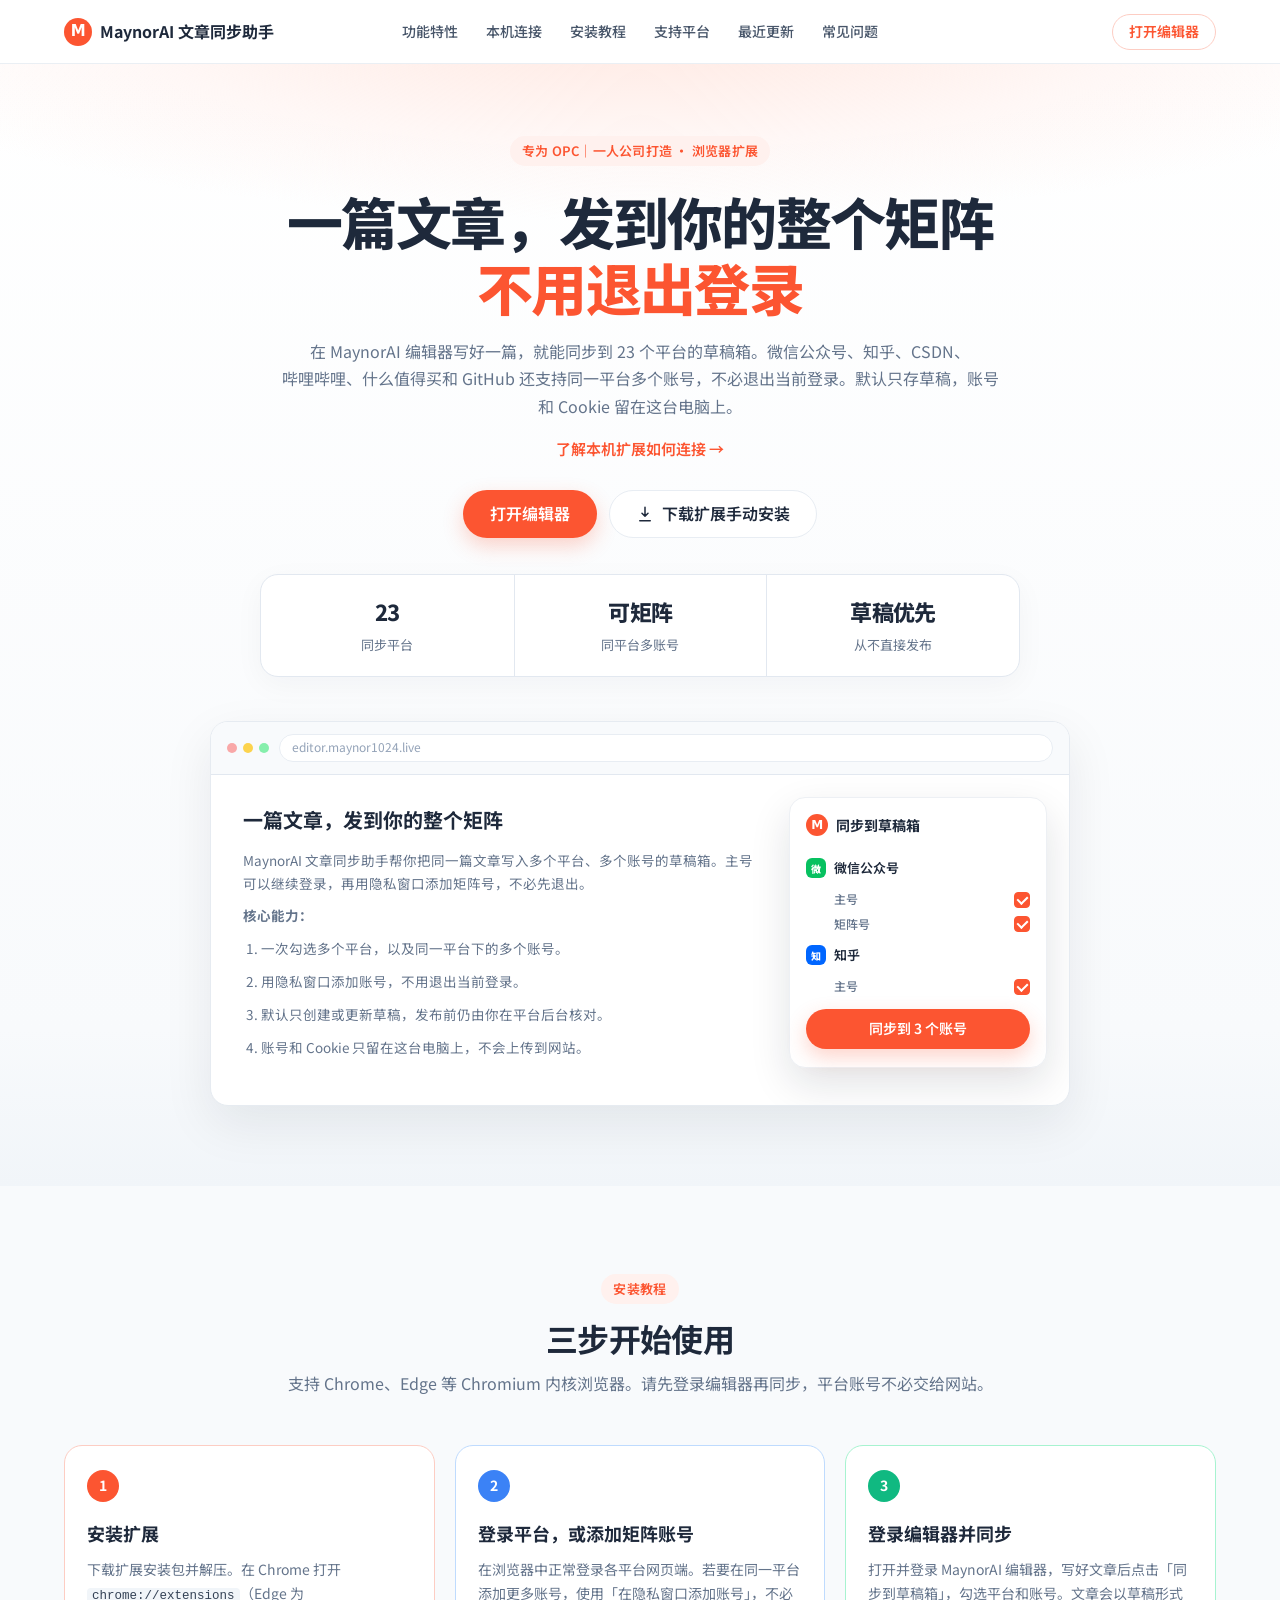
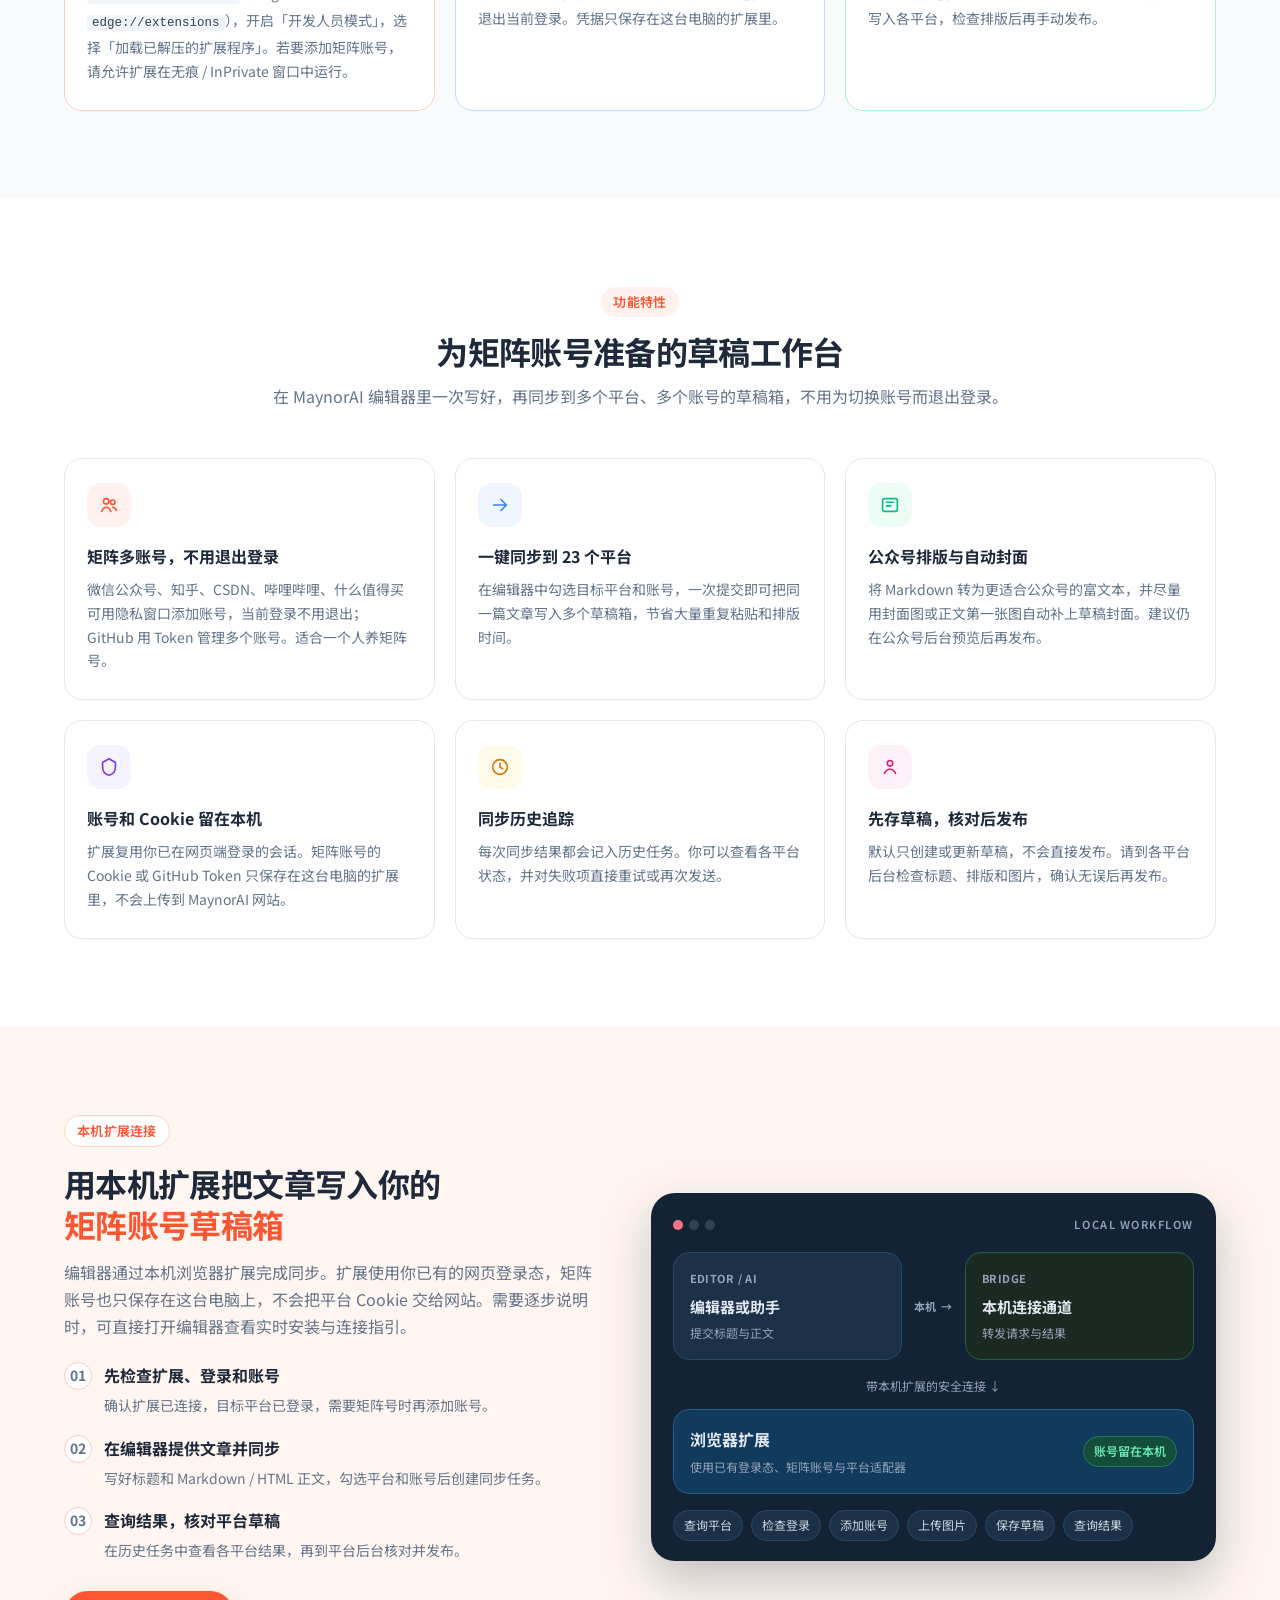
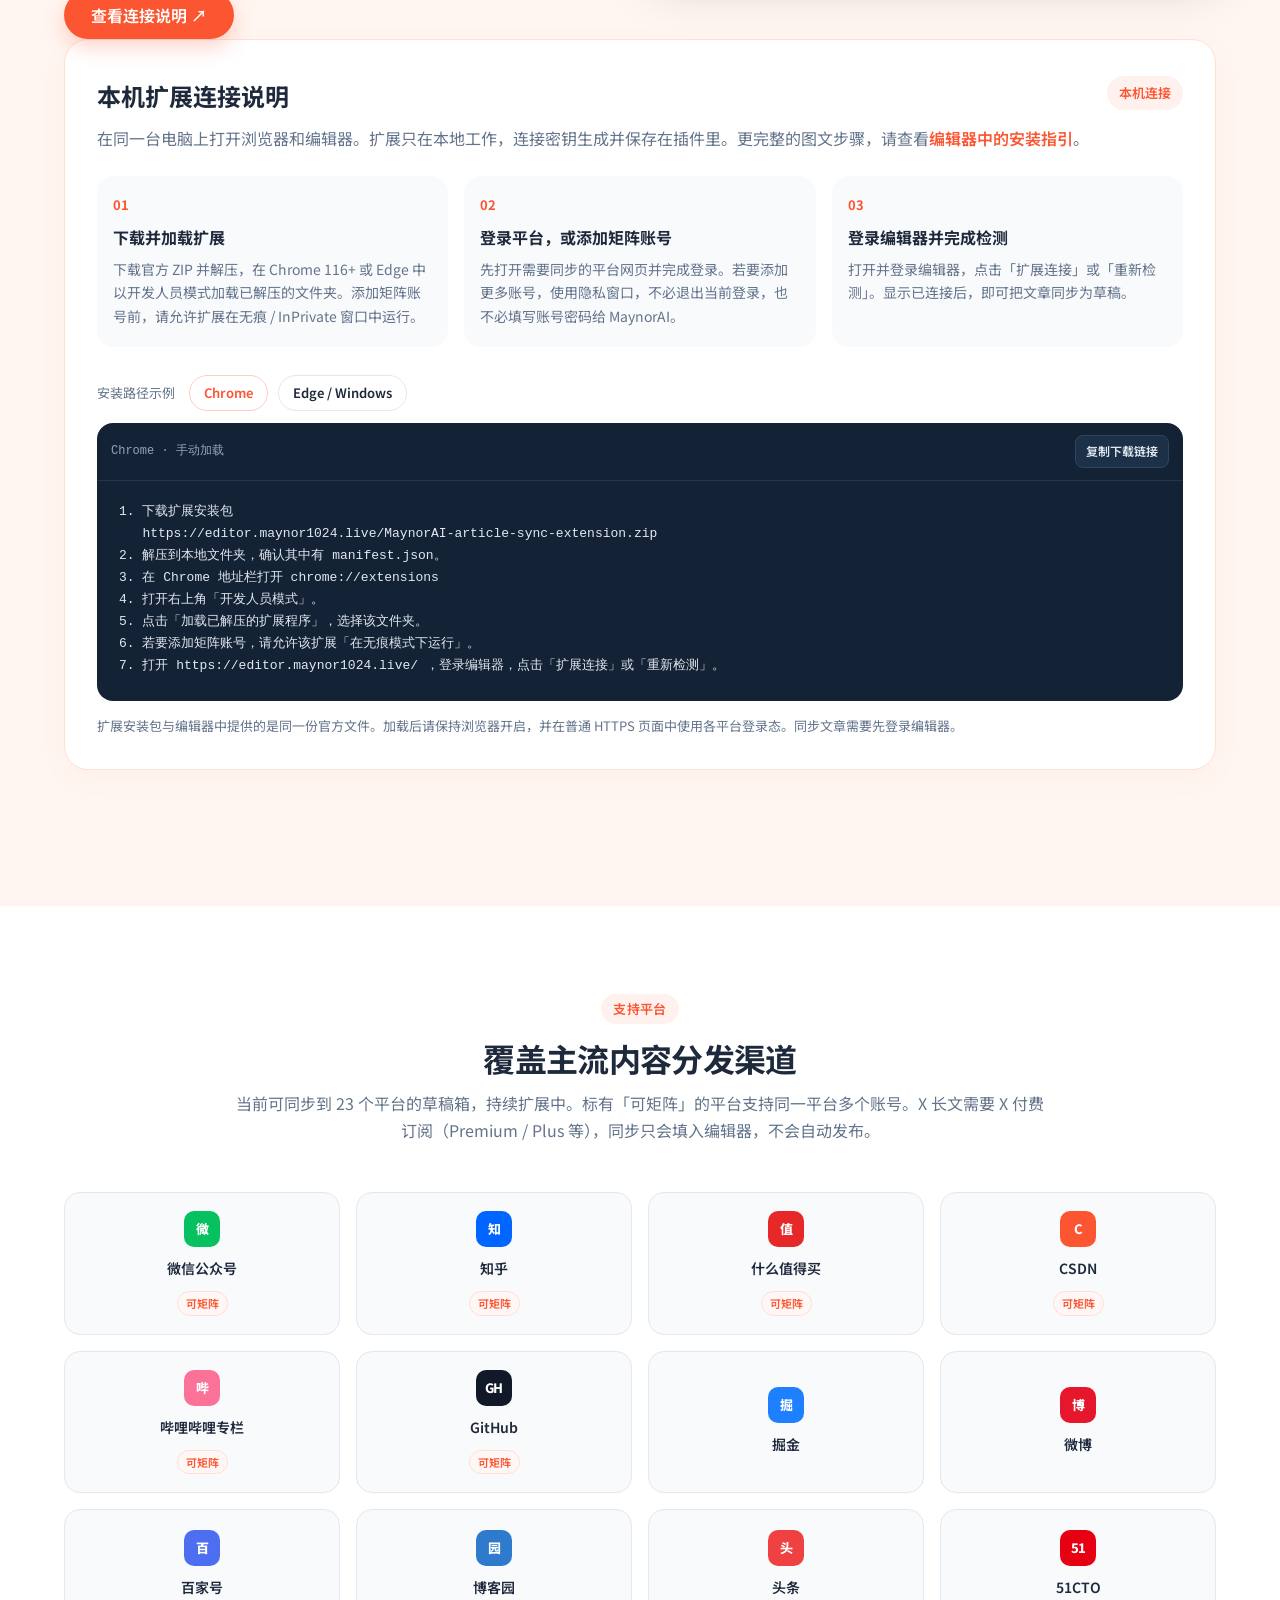
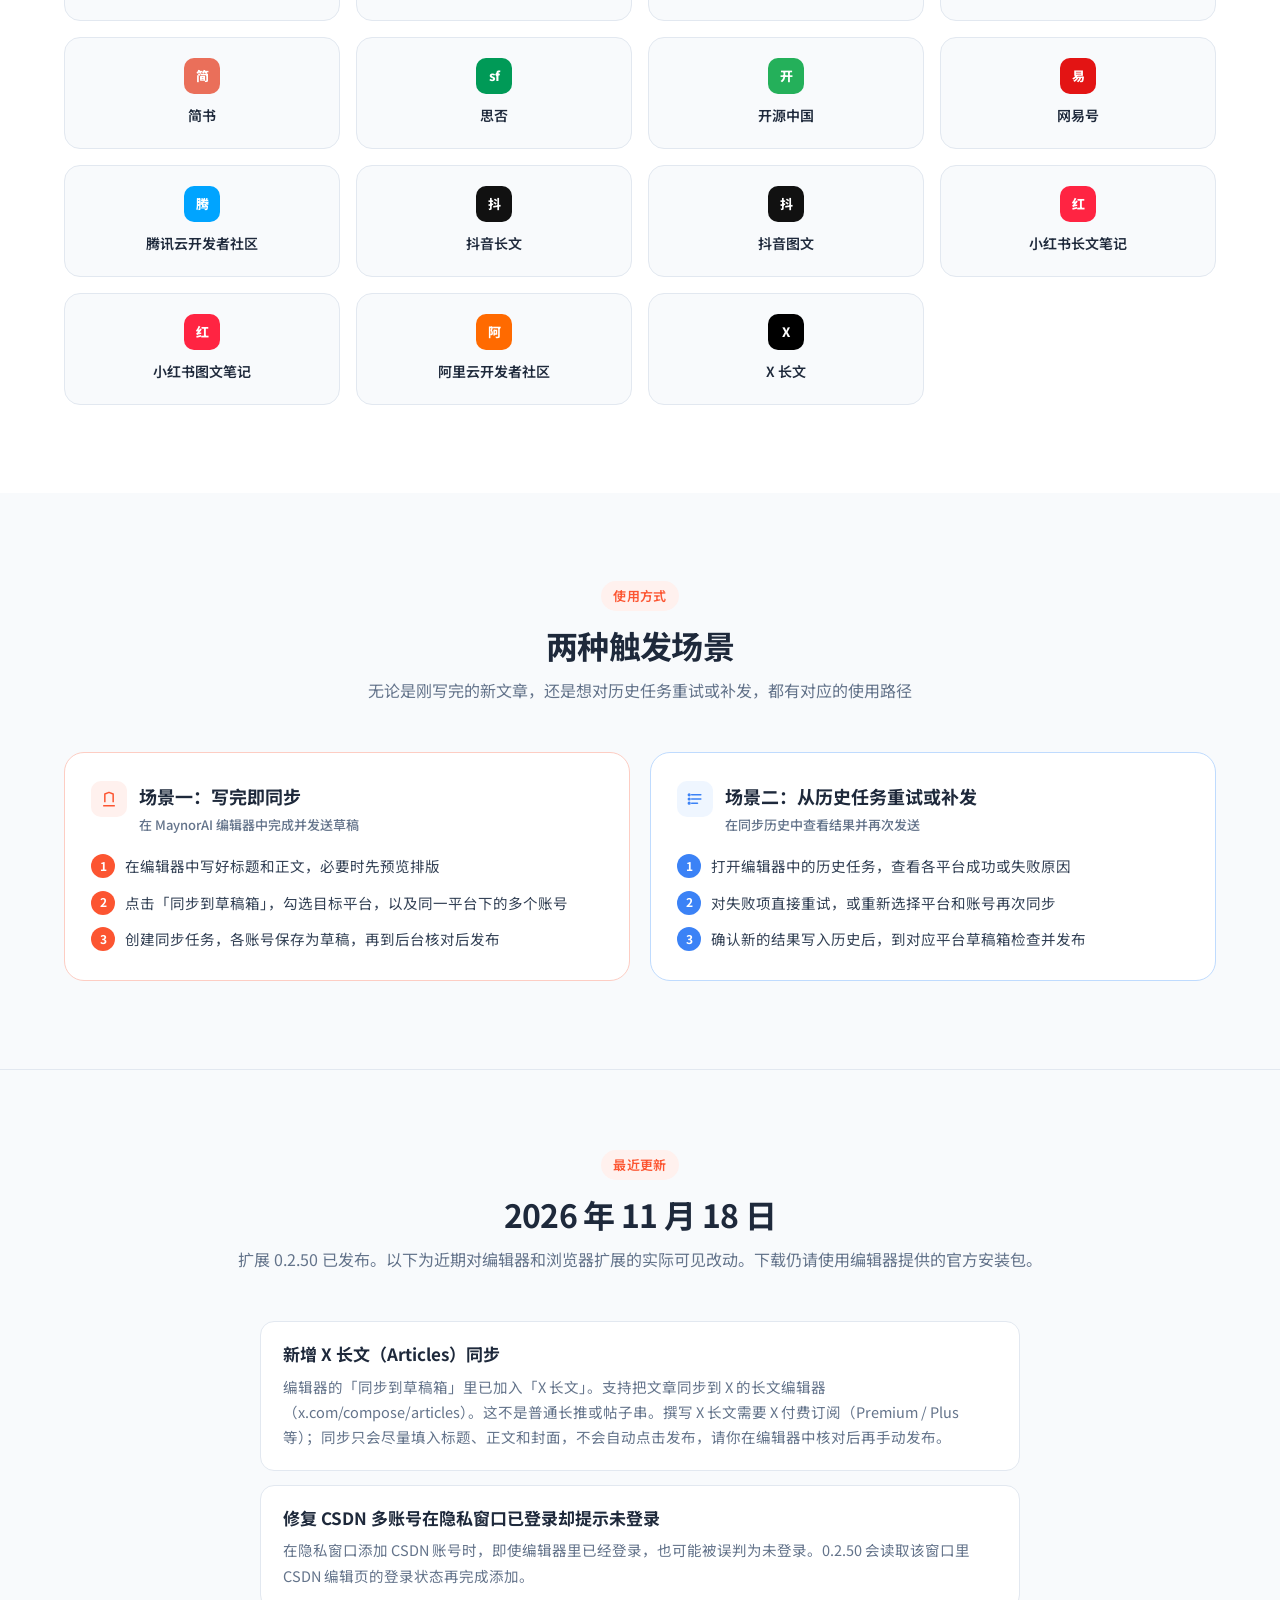
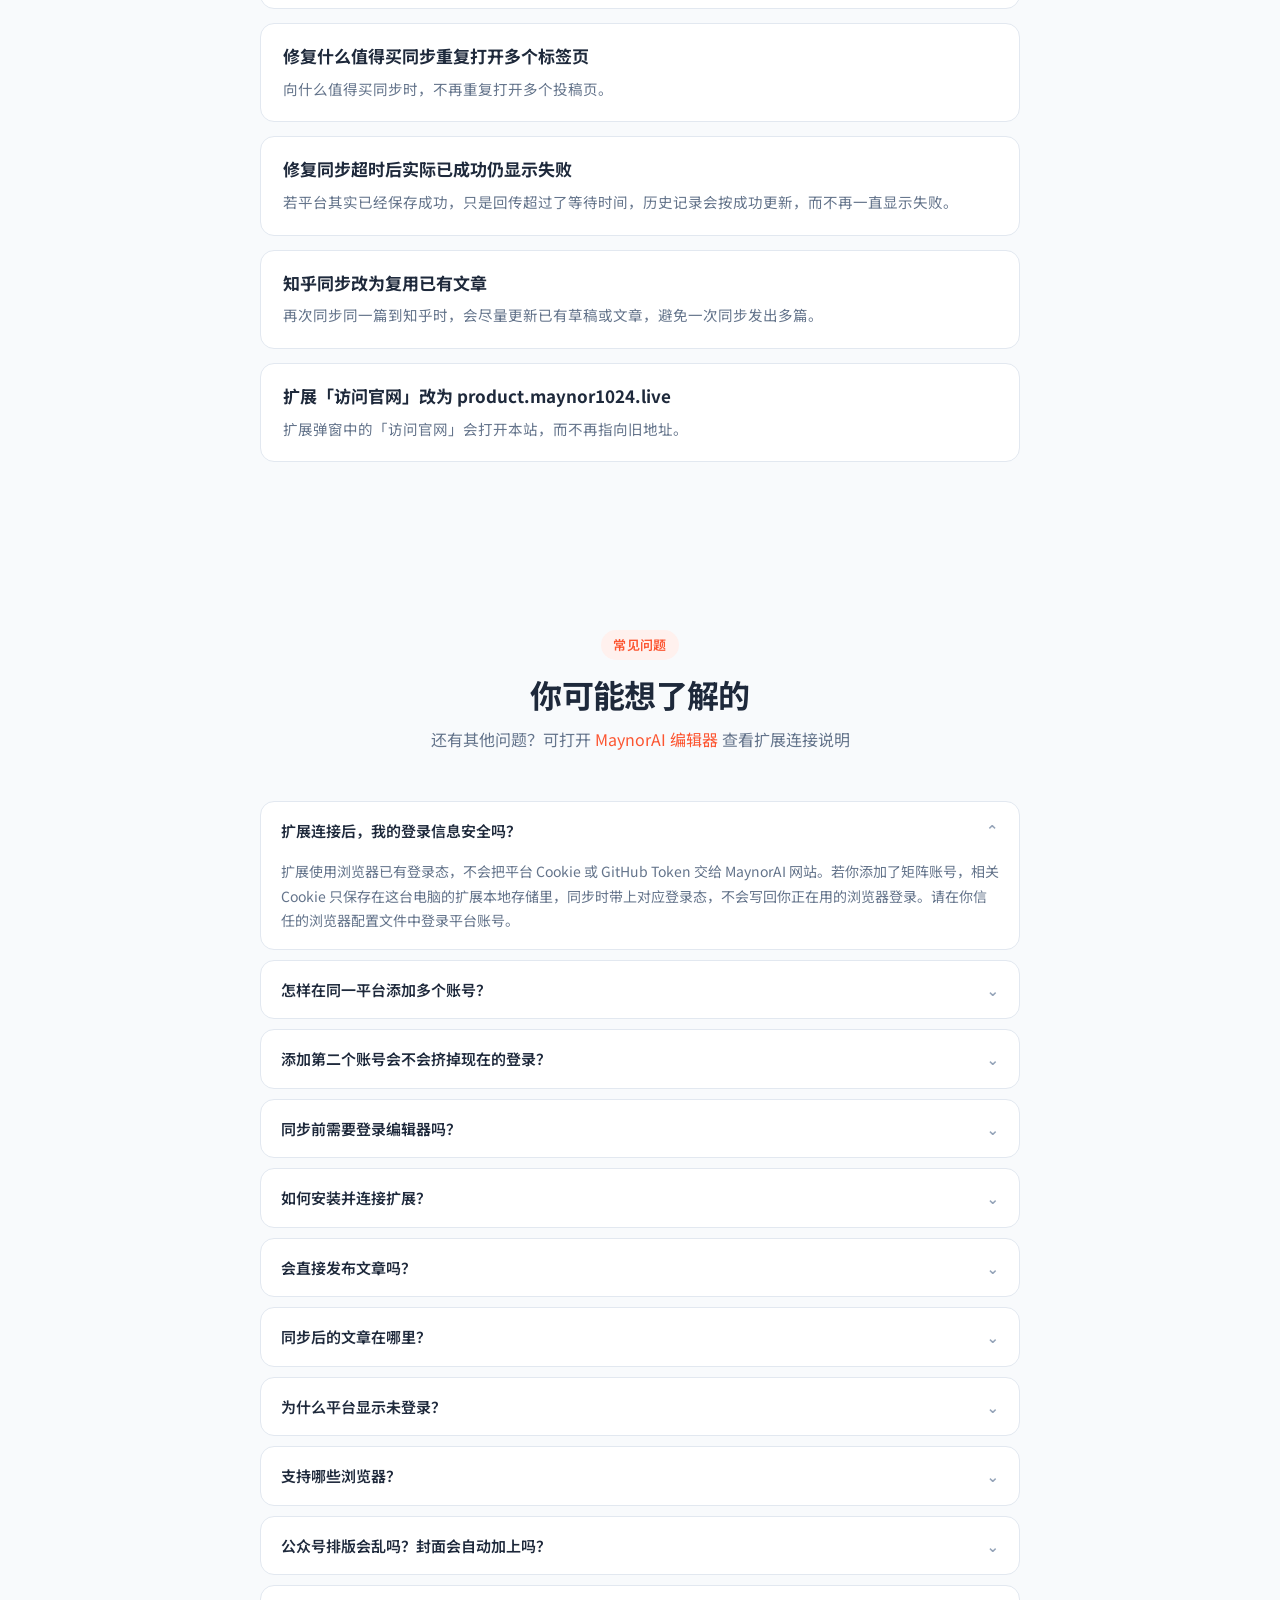
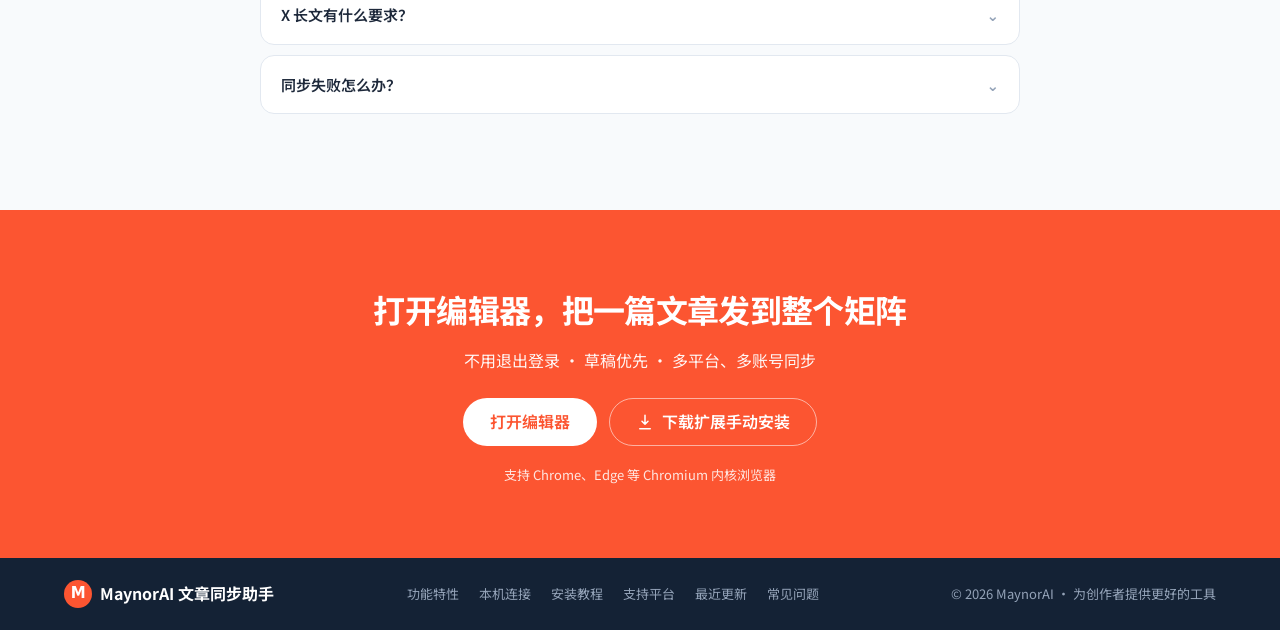
==== index.html @ c80a6c8c "Update the Nov 18 changelog to extension 0.2.50. Note that X Articles now appears in the editor sync" ====
<!DOCTYPE html>
<html lang="zh-CN">
<head>
  <meta charset="UTF-8" />
  <meta name="viewport" content="width=device-width, initial-scale=1.0, viewport-fit=cover" />
  <title>MaynorAI 文章同步助手 - 一篇文章发到整个矩阵</title>
  <meta name="description" content="一篇文章，发到你的整个矩阵，不用退出登录。把内容同步为微信公众号、知乎、CSDN、哔哩哔哩、什么值得买、GitHub 等 23 个平台的草稿；同一平台可添加多个账号。默认不直接发布，账号和 Cookie 只留在这台电脑上。" />
  <link rel="canonical" href="https://product.maynor1024.live/" />
  <link rel="icon" href="assets/favicon.ico" sizes="any" />
  <link rel="icon" type="image/png" href="assets/favicon-32.png" sizes="32x32" />
  <link rel="apple-touch-icon" href="assets/apple-touch-icon.png" />
  <link rel="preconnect" href="https://fonts.googleapis.com" />
  <link rel="preconnect" href="https://fonts.gstatic.com" crossorigin />
  <link href="https://fonts.googleapis.com/css2?family=Noto+Sans+SC:wght@400;500;600;700;800&display=swap" rel="stylesheet" />
  <link rel="stylesheet" href="styles.css" />
</head>
<body>
  <header class="site-header">
    <div class="wrap">
      <a class="brand" href="#">
        <span class="brand-mark" aria-hidden="true">M</span>
        MaynorAI 文章同步助手
      </a>
      <nav class="nav-center" aria-label="页面导航">
        <a href="#features">功能特性</a>
        <a href="#mcp">本机连接</a>
        <a href="#install">安装教程</a>
        <a href="#platforms">支持平台</a>
        <a href="#updates">最近更新</a>
        <a href="#faq">常见问题</a>
      </nav>
      <a class="header-cta" href="https://editor.maynor1024.live/">打开编辑器</a>
      <button class="menu-btn" type="button" aria-label="打开菜单" aria-expanded="false" data-menu-toggle>
        <span></span><span></span><span></span>
      </button>
    </div>
  </header>
  <div class="mobile-nav" id="mobile-nav-panel" hidden>
    <a href="#features">功能特性</a>
    <a href="#mcp">本机连接</a>
    <a href="#install">安装教程</a>
    <a href="#platforms">支持平台</a>
    <a href="#updates">最近更新</a>
    <a href="#faq">常见问题</a>
    <a href="https://editor.maynor1024.live/">打开编辑器</a>
  </div>

  <main>
    <section class="hero">
      <div class="wrap">
        <div class="eyebrow hero-eyebrow">专为 OPC｜一人公司打造 · 浏览器扩展</div>
        <h1>
          <span class="line">一篇文章，发到你的整个矩阵</span>
          <span class="accent">不用退出登录</span>
        </h1>
        <p class="hero-lead">在 MaynorAI 编辑器写好一篇，就能同步到 23 个平台的草稿箱。<span class="nowrap">微信公众号</span>、<span class="nowrap">知乎</span>、<span class="nowrap">CSDN</span>、<span class="nowrap">哔哩哔哩</span>、<span class="nowrap">什么值得买</span>和 <span class="nowrap">GitHub</span> 还支持同一平台多个账号，不必退出当前登录。默认只存草稿，账号和 Cookie 留在这台电脑上。</p>
        <a class="hero-link" href="#mcp">了解本机扩展如何连接 →</a>
        <div class="hero-actions">
          <a class="btn btn-primary" href="https://editor.maynor1024.live/">打开编辑器</a>
          <a class="btn btn-ghost" href="https://editor.maynor1024.live/MaynorAI-article-sync-extension.zip">
            <svg viewBox="0 0 24 24" fill="none" stroke="currentColor" stroke-width="2" aria-hidden="true"><path d="M12 3v12m0 0 4-4m-4 4-4-4M5 21h14" stroke-linecap="round" stroke-linejoin="round"/></svg>
            下载扩展手动安装
          </a>
        </div>
        <div class="hero-stats" aria-label="产品数据">
          <div><b>23</b><span>同步平台</span></div>
          <div><b>可矩阵</b><span>同平台多账号</span></div>
          <div><b>草稿优先</b><span>从不直接发布</span></div>
        </div>
        <div class="hero-mock" aria-hidden="true">
          <div class="browser">
            <div class="browser-bar">
              <div class="dots"><i></i><i></i><i></i></div>
              <div class="addr">editor.maynor1024.live</div>
            </div>
            <div class="browser-body">
              <div class="article">
                <h3>一篇文章，发到你的整个矩阵</h3>
                <p>MaynorAI 文章同步助手帮你把同一篇文章写入多个平台、多个账号的草稿箱。主号可以继续登录，再用隐私窗口添加矩阵号，不必先退出。</p>
                <p><strong>核心能力：</strong></p>
                <ol>
                  <li>一次勾选多个平台，以及同一平台下的多个账号。</li>
                  <li>用隐私窗口添加账号，不用退出当前登录。</li>
                  <li>默认只创建或更新草稿，发布前仍由你在平台后台核对。</li>
                  <li>账号和 Cookie 只留在这台电脑上，不会上传到网站。</li>
                </ol>
              </div>
              <aside class="popup">
                <h4><span class="brand-mark">M</span> 同步到草稿箱</h4>
                <div class="plat is-on"><span class="pmark" style="background:#07C160;width:20px;height:20px;font-size:10px;border-radius:6px">微</span>微信公众号</div>
                <div class="plat-acc is-on"><span>主号</span><span class="box"></span></div>
                <div class="plat-acc is-on"><span>矩阵号</span><span class="box"></span></div>
                <div class="plat is-on"><span class="pmark" style="background:#0066FF;width:20px;height:20px;font-size:10px;border-radius:6px">知</span>知乎</div>
                <div class="plat-acc is-on"><span>主号</span><span class="box"></span></div>
                <a class="btn btn-primary" href="https://editor.maynor1024.live/">同步到 3 个账号</a>
              </aside>
            </div>
          </div>
        </div>
      </div>
    </section>

    <section id="install">
      <div class="wrap">
        <div class="section-head">
          <span class="eyebrow">安装教程</span>
          <h2>三步开始使用</h2>
          <p>支持 Chrome、Edge 等 Chromium 内核浏览器。请先登录编辑器再同步，平台账号不必交给网站。</p>
        </div>
        <div class="steps">
          <article class="step">
            <div class="step-num">1</div>
            <h3>安装扩展</h3>
            <p>下载扩展安装包并解压。在 Chrome 打开 <code>chrome://extensions</code>（Edge 为 <code>edge://extensions</code>），开启「开发人员模式」，选择「加载已解压的扩展程序」。若要添加矩阵账号，请允许扩展在无痕 / InPrivate 窗口中运行。</p>
          </article>
          <article class="step blue">
            <div class="step-num">2</div>
            <h3>登录平台，或添加矩阵账号</h3>
            <p>在浏览器中正常登录各平台网页端。若要在同一平台添加更多账号，使用「在隐私窗口添加账号」，不必退出当前登录。凭据只保存在这台电脑的扩展里。</p>
          </article>
          <article class="step green">
            <div class="step-num">3</div>
            <h3>登录编辑器并同步</h3>
            <p>打开并登录 MaynorAI 编辑器，写好文章后点击「同步到草稿箱」，勾选平台和账号。文章会以草稿形式写入各平台，检查排版后再手动发布。</p>
          </article>
        </div>
      </div>
    </section>

    <section id="features">
      <div class="wrap">
        <div class="section-head">
          <span class="eyebrow">功能特性</span>
          <h2>为矩阵账号准备的草稿工作台</h2>
          <p>在 MaynorAI 编辑器里一次写好，再同步到多个平台、多个账号的草稿箱，不用为切换账号而退出登录。</p>
        </div>
        <div class="features">
          <article class="feature">
            <div class="ficon c-orange" aria-hidden="true">
              <svg viewBox="0 0 24 24" fill="none" stroke="currentColor" stroke-width="1.8"><circle cx="9" cy="8" r="3"/><circle cx="16" cy="9" r="2.5"/><path d="M4 19c1.1-3 3-4.5 5-4.5s3.9 1.5 5 4.5M16 14.5c1.6 0 3.1 1.1 4 3.5" stroke-linecap="round"/></svg>
            </div>
            <h3>矩阵多账号，不用退出登录</h3>
            <p>微信公众号、知乎、CSDN、哔哩哔哩、什么值得买可用隐私窗口添加账号，当前登录不用退出；GitHub 用 Token 管理多个账号。适合一个人养矩阵号。</p>
          </article>
          <article class="feature">
            <div class="ficon c-blue" aria-hidden="true">
              <svg viewBox="0 0 24 24" fill="none" stroke="currentColor" stroke-width="1.8"><path d="M5 12h14M13 6l6 6-6 6" stroke-linecap="round" stroke-linejoin="round"/></svg>
            </div>
            <h3>一键同步到 23 个平台</h3>
            <p>在编辑器中勾选目标平台和账号，一次提交即可把同一篇文章写入多个草稿箱，节省大量重复粘贴和排版时间。</p>
          </article>
          <article class="feature">
            <div class="ficon c-green" aria-hidden="true">
              <svg viewBox="0 0 24 24" fill="none" stroke="currentColor" stroke-width="1.8"><rect x="4" y="5" width="16" height="14" rx="2"/><path d="M8 9h8M8 13h5" stroke-linecap="round"/></svg>
            </div>
            <h3>公众号排版与自动封面</h3>
            <p>将 Markdown 转为更适合公众号的富文本，并尽量用封面图或正文第一张图自动补上草稿封面。建议仍在公众号后台预览后再发布。</p>
          </article>
          <article class="feature">
            <div class="ficon c-purple" aria-hidden="true">
              <svg viewBox="0 0 24 24" fill="none" stroke="currentColor" stroke-width="1.8"><path d="M12 3 5 7v5c0 5 3.2 8 7 9 3.8-1 7-4 7-9V7l-7-4z" stroke-linejoin="round"/></svg>
            </div>
            <h3>账号和 Cookie 留在本机</h3>
            <p>扩展复用你已在网页端登录的会话。矩阵账号的 Cookie 或 GitHub Token 只保存在这台电脑的扩展里，不会上传到 MaynorAI 网站。</p>
          </article>
          <article class="feature">
            <div class="ficon c-amber" aria-hidden="true">
              <svg viewBox="0 0 24 24" fill="none" stroke="currentColor" stroke-width="1.8"><circle cx="12" cy="12" r="8"/><path d="M12 8v4l3 2" stroke-linecap="round"/></svg>
            </div>
            <h3>同步历史追踪</h3>
            <p>每次同步结果都会记入历史任务。你可以查看各平台状态，并对失败项直接重试或再次发送。</p>
          </article>
          <article class="feature">
            <div class="ficon c-pink" aria-hidden="true">
              <svg viewBox="0 0 24 24" fill="none" stroke="currentColor" stroke-width="1.8"><circle cx="12" cy="8" r="3"/><path d="M6 19c1.2-3 3.2-4.5 6-4.5S16.8 16 18 19" stroke-linecap="round"/></svg>
            </div>
            <h3>先存草稿，核对后发布</h3>
            <p>默认只创建或更新草稿，不会直接发布。请到各平台后台检查标题、排版和图片，确认无误后再发布。</p>
          </article>
        </div>
      </div>
    </section>

    <div class="mcp-band">
      <section id="mcp">
        <div class="wrap mcp-grid">
          <div class="mcp-copy">
            <span class="eyebrow">本机扩展连接</span>
            <h2>用本机扩展把文章写入你的<br /><span class="accent">矩阵账号草稿箱</span></h2>
            <p>编辑器通过本机浏览器扩展完成同步。扩展使用你已有的网页登录态，矩阵账号也只保存在这台电脑上，不会把平台 Cookie 交给网站。需要逐步说明时，可直接打开编辑器查看实时安装与连接指引。</p>
            <ol class="mcp-steps">
              <li>
                <span class="idx">01</span>
                <div><b>先检查扩展、登录和账号</b><span>确认扩展已连接，目标平台已登录，需要矩阵号时再添加账号。</span></div>
              </li>
              <li>
                <span class="idx">02</span>
                <div><b>在编辑器提供文章并同步</b><span>写好标题和 Markdown / HTML 正文，勾选平台和账号后创建同步任务。</span></div>
              </li>
              <li>
                <span class="idx">03</span>
                <div><b>查询结果，核对平台草稿</b><span>在历史任务中查看各平台结果，再到平台后台核对并发布。</span></div>
              </li>
            </ol>
            <a class="btn btn-primary" href="#mcp-setup">查看连接说明 ↗</a>
          </div>
          <div class="workflow" role="img" aria-label="编辑器通过本机连接调用浏览器扩展，将提供的文章保存为已登录平台和矩阵账号的草稿，Cookie 留在本机">
            <div class="workflow-head">
              <div class="dots"><i></i><i></i><i></i></div>
              <div class="wf-label">LOCAL WORKFLOW</div>
            </div>
            <div class="wf-row">
              <div class="wf-card">
                <em>EDITOR / AI</em>
                <strong>编辑器或助手</strong>
                <p>提交标题与正文</p>
              </div>
              <div class="wf-arrow">本机 →</div>
              <div class="wf-card alt">
                <em>BRIDGE</em>
                <strong>本机连接通道</strong>
                <p>转发请求与结果</p>
              </div>
            </div>
            <div class="wf-down">带本机扩展的安全连接 ↓</div>
            <div class="wf-ext">
              <div>
                <strong>浏览器扩展</strong>
                <p>使用已有登录态、矩阵账号与平台适配器</p>
              </div>
              <span class="cookie">账号留在本机</span>
            </div>
            <div class="wf-tools">
              <span>查询平台</span>
              <span>检查登录</span>
              <span>添加账号</span>
              <span>上传图片</span>
              <span>保存草稿</span>
              <span>查询结果</span>
            </div>
          </div>
        </div>
      </section>

      <section id="mcp-setup">
        <div class="wrap">
          <div class="setup-card">
            <div class="setup-top">
              <div>
                <h2>本机扩展连接说明</h2>
                <p>在同一台电脑上打开浏览器和编辑器。扩展只在本地工作，连接密钥生成并保存在插件里。更完整的图文步骤，请查看<a class="nowrap" href="https://editor.maynor1024.live/" style="color:#fc5531;font-weight:600">编辑器中的安装指引</a>。</p>
              </div>
              <span class="pill">本机连接</span>
            </div>
            <div class="setup-steps">
              <article class="setup-step">
                <div class="n">01</div>
                <h3>下载并加载扩展</h3>
                <p>下载官方 ZIP 并解压，在 Chrome 116+ 或 Edge 中以开发人员模式加载已解压的文件夹。添加矩阵账号前，请允许扩展在无痕 / InPrivate 窗口中运行。</p>
              </article>
              <article class="setup-step">
                <div class="n">02</div>
                <h3>登录平台，或添加矩阵账号</h3>
                <p>先打开需要同步的平台网页并完成登录。若要添加更多账号，使用隐私窗口，不必退出当前登录，也不必填写账号密码给 MaynorAI。</p>
              </article>
              <article class="setup-step">
                <div class="n">03</div>
                <h3>登录编辑器并完成检测</h3>
                <p>打开并登录编辑器，点击「扩展连接」或「重新检测」。显示已连接后，即可把文章同步为草稿。</p>
              </article>
            </div>
            <div class="setup-tabs">
              <span class="label">安装路径示例</span>
              <button type="button" class="tab is-active" data-os="chrome">Chrome</button>
              <button type="button" class="tab" data-os="edge">Edge / Windows</button>
            </div>
            <div class="codebox">
              <div class="code-head">
                <span id="code-label">Chrome · 手动加载</span>
                <button type="button" class="copy-btn" data-copy="https://editor.maynor1024.live/MaynorAI-article-sync-extension.zip">复制下载链接</button>
              </div>
              <pre id="code-body"></pre>
            </div>
            <p class="setup-note">扩展安装包与编辑器中提供的是同一份官方文件。加载后请保持浏览器开启，并在普通 HTTPS 页面中使用各平台登录态。同步文章需要先登录编辑器。</p>
            <div class="win-tips" id="win-tips">
              <h3>Windows / Edge 提示</h3>
              <ul>
                <li>Edge 请打开 <code>edge://extensions</code>，同样开启「开发人员模式」后再加载解压后的文件夹。</li>
                <li>请确保解压后的目录里能直接看到 <code>manifest.json</code>，不要只选中外层空文件夹。</li>
                <li>如果编辑器提示未检测到扩展，请确认扩展已启用，然后刷新编辑器页面并点击「重新检测」。</li>
                <li>添加矩阵账号时，请在扩展详情中允许「在 InPrivate 窗口中运行」，再用隐私窗口添加，不要退出当前已登录的账号。</li>
              </ul>
            </div>
          </div>
        </div>
      </section>
    </div>

    <section id="platforms">
      <div class="wrap">
        <div class="section-head">
          <span class="eyebrow">支持平台</span>
          <h2>覆盖主流内容分发渠道</h2>
          <p>当前可同步到 23 个平台的草稿箱，持续扩展中。标有「可矩阵」的平台支持同一平台多个账号。X 长文需要 X 付费订阅（Premium / Plus 等），同步只会填入编辑器，不会自动发布。</p>
        </div>
        <div class="platforms">
        <div class="platform"><span class="pmark" style="background:#07C160">微</span>微信公众号<span class="tag">可矩阵</span></div>
        <div class="platform"><span class="pmark" style="background:#0066FF">知</span>知乎<span class="tag">可矩阵</span></div>
        <div class="platform"><span class="pmark" style="background:#E62828">值</span>什么值得买<span class="tag">可矩阵</span></div>
        <div class="platform"><span class="pmark" style="background:#FC5531">C</span>CSDN<span class="tag">可矩阵</span></div>
        <div class="platform"><span class="pmark" style="background:#FB7299">哔</span>哔哩哔哩专栏<span class="tag">可矩阵</span></div>
        <div class="platform"><span class="pmark" style="background:#111827">GH</span>GitHub<span class="tag">可矩阵</span></div>
        <div class="platform"><span class="pmark" style="background:#1E80FF">掘</span>掘金</div>
        <div class="platform"><span class="pmark" style="background:#E6162D">博</span>微博</div>
        <div class="platform"><span class="pmark" style="background:#4E6EF2">百</span>百家号</div>
        <div class="platform"><span class="pmark" style="background:#2E7ACC">园</span>博客园</div>
        <div class="platform"><span class="pmark" style="background:#F04142">头</span>头条</div>
        <div class="platform"><span class="pmark" style="background:#E60012">51</span>51CTO</div>
        <div class="platform"><span class="pmark" style="background:#EA6F5A">简</span>简书</div>
        <div class="platform"><span class="pmark" style="background:#009A57">sf</span>思否</div>
        <div class="platform"><span class="pmark" style="background:#24B05A">开</span>开源中国</div>
        <div class="platform"><span class="pmark" style="background:#E31414">易</span>网易号</div>
        <div class="platform"><span class="pmark" style="background:#00A4FF">腾</span>腾讯云开发者社区</div>
        <div class="platform"><span class="pmark" style="background:#111111">抖</span>抖音长文</div>
        <div class="platform"><span class="pmark" style="background:#111111">抖</span>抖音图文</div>
        <div class="platform"><span class="pmark" style="background:#FF2442">红</span>小红书长文笔记</div>
        <div class="platform"><span class="pmark" style="background:#FF2442">红</span>小红书图文笔记</div>
        <div class="platform"><span class="pmark" style="background:#FF6A00">阿</span>阿里云开发者社区</div>
        <div class="platform"><span class="pmark" style="background:#000000">X</span>X 长文</div>
        </div>
      </div>
    </section>

    <section id="how">
      <div class="wrap">
        <div class="section-head">
          <span class="eyebrow">使用方式</span>
          <h2>两种触发场景</h2>
          <p>无论是刚写完的新文章，还是想对历史任务重试或补发，都有对应的使用路径</p>
        </div>
        <div class="scenes">
          <article class="scene">
            <div class="scene-kicker">
              <div class="scene-ico c-orange" aria-hidden="true">
                <svg viewBox="0 0 24 24" width="20" height="20" fill="none" stroke="currentColor" stroke-width="1.8"><path d="M5 20h14M7 16V6l5-2 5 2v10" stroke-linejoin="round"/></svg>
              </div>
              <h3>场景一：写完即同步<span>在 MaynorAI 编辑器中完成并发送草稿</span></h3>
            </div>
            <ol>
              <li><i>1</i>在编辑器中写好标题和正文，必要时先预览排版</li>
              <li><i>2</i>点击「同步到草稿箱」，勾选目标平台，以及同一平台下的多个账号</li>
              <li><i>3</i>创建同步任务，各账号保存为草稿，再到后台核对后发布</li>
            </ol>
          </article>
          <article class="scene blue">
            <div class="scene-kicker">
              <div class="scene-ico c-blue" aria-hidden="true">
                <svg viewBox="0 0 24 24" width="20" height="20" fill="none" stroke="currentColor" stroke-width="1.8"><path d="M8 7h11M8 12h11M8 17h7" stroke-linecap="round"/><circle cx="5" cy="7" r="1"/><circle cx="5" cy="12" r="1"/><circle cx="5" cy="17" r="1"/></svg>
              </div>
              <h3>场景二：从历史任务重试或补发<span>在同步历史中查看结果并再次发送</span></h3>
            </div>
            <ol>
              <li><i>1</i>打开编辑器中的历史任务，查看各平台成功或失败原因</li>
              <li><i>2</i>对失败项直接重试，或重新选择平台和账号再次同步</li>
              <li><i>3</i>确认新的结果写入历史后，到对应平台草稿箱检查并发布</li>
            </ol>
          </article>
        </div>
      </div>
    </section>

    <section id="updates">
      <div class="wrap">
        <div class="section-head">
          <span class="eyebrow">最近更新</span>
          <h2>2026 年 11 月 18 日</h2>
          <p>扩展 0.2.50 已发布。以下为近期对编辑器和浏览器扩展的实际可见改动。下载仍请使用编辑器提供的官方安装包。</p>
        </div>
        <ol class="updates-list">
          <li>
            <h3>新增 X 长文（Articles）同步</h3>
            <p>编辑器的「同步到草稿箱」里已加入「X 长文」。支持把文章同步到 X 的长文编辑器（<span class="nowrap">x.com/compose/articles</span>）。这不是普通长推或帖子串。撰写 X 长文需要 X 付费订阅（Premium / Plus 等）；同步只会尽量填入标题、正文和封面，不会自动点击发布，请你在编辑器中核对后再手动发布。</p>
          </li>
          <li>
            <h3>修复 CSDN 多账号在隐私窗口已登录却提示未登录</h3>
            <p>在隐私窗口添加 CSDN 账号时，即使编辑器里已经登录，也可能被误判为未登录。0.2.50 会读取该窗口里 CSDN 编辑页的登录状态再完成添加。</p>
          </li>
          <li>
            <h3>修复什么值得买同步重复打开多个标签页</h3>
            <p>向什么值得买同步时，不再重复打开多个投稿页。</p>
          </li>
          <li>
            <h3>修复同步超时后实际已成功仍显示失败</h3>
            <p>若平台其实已经保存成功，只是回传超过了等待时间，历史记录会按成功更新，而不再一直显示失败。</p>
          </li>
          <li>
            <h3>知乎同步改为复用已有文章</h3>
            <p>再次同步同一篇到知乎时，会尽量更新已有草稿或文章，避免一次同步发出多篇。</p>
          </li>
          <li>
            <h3>扩展「访问官网」改为 product.maynor1024.live</h3>
            <p>扩展弹窗中的「访问官网」会打开本站，而不再指向旧地址。</p>
          </li>
        </ol>
      </div>
    </section>

    <section id="faq">
      <div class="wrap">
        <div class="section-head">
          <span class="eyebrow">常见问题</span>
          <h2>你可能想了解的</h2>
          <p>还有其他问题？可打开 <a href="https://editor.maynor1024.live/" style="color:#fc5531">MaynorAI 编辑器</a> 查看扩展连接说明</p>
        </div>
        <div class="faq-list">
          <article class="faq-item is-open">
            <button type="button" aria-expanded="true">扩展连接后，我的登录信息安全吗？<span class="chev">⌄</span></button>
            <div class="answer">扩展使用浏览器已有登录态，不会把平台 Cookie 或 GitHub Token 交给 MaynorAI 网站。若你添加了矩阵账号，相关 Cookie 只保存在这台电脑的扩展本地存储里，同步时带上对应登录态，不会写回你正在用的浏览器登录。请在你信任的浏览器配置文件中登录平台账号。</div>
          </article>
          <article class="faq-item">
            <button type="button" aria-expanded="false">怎样在同一平台添加多个账号？<span class="chev">⌄</span></button>
            <div class="answer">微信公众号、知乎、CSDN、哔哩哔哩和什么值得买：先允许扩展在无痕 / InPrivate 窗口中运行，再使用「在隐私窗口添加账号」，登录第二个号后完成添加，不要退出当前已登录的账号。GitHub 使用 Token 添加账号，不受退出登录影响。其他平台目前仍使用当前浏览器中的登录态。</div>
          </article>
          <article class="faq-item">
            <button type="button" aria-expanded="false">添加第二个账号会不会挤掉现在的登录？<span class="chev">⌄</span></button>
            <div class="answer">按上面的隐私窗口流程添加时，不会为了换号而退出当前登录，也不会把已保存的 Cookie 写回你正在使用的浏览器。请不要先退出再登录另一个号来添加，那样原来的登录态可能会失效。</div>
          </article>
          <article class="faq-item">
            <button type="button" aria-expanded="false">同步前需要登录编辑器吗？<span class="chev">⌄</span></button>
            <div class="answer">需要。发起同步前请先登录 MaynorAI 编辑器。未登录时仍可在本机写草稿，但不能把文章同步到各平台。</div>
          </article>
          <article class="faq-item">
            <button type="button" aria-expanded="false">如何安装并连接扩展？<span class="chev">⌄</span></button>
            <div class="answer">下载官方 ZIP，解压后在 Chrome 或 Edge 的扩展管理页开启开发人员模式并加载该文件夹。然后打开并登录编辑器，点击「扩展连接」或「重新检测」。编辑器页面也提供同样的实时安装说明。</div>
          </article>
          <article class="faq-item">
            <button type="button" aria-expanded="false">会直接发布文章吗？<span class="chev">⌄</span></button>
            <div class="answer">不会。同步只会创建或更新目标平台的草稿，不会直接发布。X 长文同样不会自动点击发布，只会尽量填入编辑器，由你核对后手动发布。保存完成后，请到各平台后台核对标题、排版和图片，再由你手动发布。</div>
          </article>
          <article class="faq-item">
            <button type="button" aria-expanded="false">同步后的文章在哪里？<span class="chev">⌄</span></button>
            <div class="answer">同步后的文章会以草稿形式保存在各目标平台。你可以在对应平台的后台或草稿箱中查看、编辑后再正式发布。</div>
          </article>
          <article class="faq-item">
            <button type="button" aria-expanded="false">为什么平台显示未登录？<span class="chev">⌄</span></button>
            <div class="answer">请先在当前浏览器中打开对应平台并完成网页端登录，或确认你已为该平台添加了可用账号。扩展依赖保存在本机的登录态，未登录且未添加账号时将无法写入草稿。</div>
          </article>
          <article class="faq-item">
            <button type="button" aria-expanded="false">支持哪些浏览器？<span class="chev">⌄</span></button>
            <div class="answer">支持 Chrome、Edge 等 Chromium 内核浏览器。商店审核完成前，请按教程手动加载扩展安装包。</div>
          </article>
          <article class="faq-item">
            <button type="button" aria-expanded="false">公众号排版会乱吗？封面会自动加上吗？<span class="chev">⌄</span></button>
            <div class="answer">扩展会将 Markdown 转为更适合公众号的富文本，并尽量用封面图或正文第一张图自动设置草稿封面。不同平台的渲染仍可能有差异，建议在公众号草稿中预览后再发布。若文章既没有封面也没有正文图片，草稿列表里的封面可能仍是空的。</div>
          </article>
          <article class="faq-item">
            <button type="button" aria-expanded="false">X 长文有什么要求？<span class="chev">⌄</span></button>
            <div class="answer">X 长文使用 X 的 Articles 编辑器，需要 X 付费订阅（Premium / Plus 等）才能撰写，免费账号无法发布。同步前请先在浏览器中登录 X。扩展会尽量填入标题、正文和封面，不会自动发布，请在打开的编辑器中核对后再手动点击发布。MaynorAI 不是 X / Twitter 官方产品。</div>
          </article>
          <article class="faq-item">
            <button type="button" aria-expanded="false">同步失败怎么办？<span class="chev">⌄</span></button>
            <div class="answer">可在编辑器的历史任务中查看失败原因并重试。也可检查网络、目标平台或对应账号是否已登录，或该平台是否正在维护。</div>
          </article>
        </div>
      </div>
    </section>

    <section class="cta-band">
      <div class="wrap">
        <h2>打开编辑器，把一篇文章发到整个矩阵</h2>
        <p class="sub">不用退出登录 · 草稿优先 · 多平台、多账号同步</p>
        <div class="hero-actions">
          <a class="btn btn-on-brand" href="https://editor.maynor1024.live/">打开编辑器</a>
          <a class="btn btn-outline-light" href="https://editor.maynor1024.live/MaynorAI-article-sync-extension.zip">
            <svg viewBox="0 0 24 24" fill="none" stroke="currentColor" stroke-width="2" aria-hidden="true"><path d="M12 3v12m0 0 4-4m-4 4-4-4M5 21h14" stroke-linecap="round" stroke-linejoin="round"/></svg>
            下载扩展手动安装
          </a>
        </div>
        <p class="cta-fine">支持 Chrome、Edge 等 Chromium 内核浏览器</p>
      </div>
    </section>
  </main>

  <footer class="site-footer">
    <div class="wrap">
      <a class="brand" href="#">
        <span class="brand-mark" aria-hidden="true">M</span>
        MaynorAI 文章同步助手
      </a>
      <nav class="foot-links" aria-label="页脚导航">
        <a href="#features">功能特性</a>
        <a href="#mcp">本机连接</a>
        <a href="#install">安装教程</a>
        <a href="#platforms">支持平台</a>
        <a href="#updates">最近更新</a>
        <a href="#faq">常见问题</a>
      </nav>
      <div class="copyright">© 2026 MaynorAI · 为创作者提供更好的工具</div>
    </div>
  </footer>
  <script src="app.js"></script>
</body>
</html>
---- styles.css ----
/* MaynorAI 文章同步 — marketing landing */
:root{
  --brand:#fc5531;
  --brand-soft:#fff1ee;
  --ink:#1e293b;
  --muted:#64748b;
  --line:#e2e8f0;
  --line-hover:#cbd5e1;
  --bg:#ffffff;
  --bg-soft:#f8fafc;
  --bg-cream:#fff6f1;
  --footer:#142235;
  --ok:#10b981;
  --info:#3b82f6;
  --radius:16px;
  --shadow:0 10px 40px rgba(15,23,42,.06);
  --font:"Noto Sans SC","PingFang SC","Microsoft YaHei",ui-sans-serif,system-ui,sans-serif;
  --mono:ui-monospace,SFMono-Regular,Menlo,Monaco,Consolas,"Liberation Mono",monospace;
  --max:1152px;
}
*{box-sizing:border-box}
html{scroll-behavior:smooth}
html,body{margin:0;padding:0}
body{
  font-family:var(--font);
  color:var(--ink);
  background:#fff;
  font-size:16px;
  line-height:1.7;
  -webkit-font-smoothing:antialiased;
}
a{color:inherit;text-decoration:none}
img,svg{display:block;max-width:100%}
button,input{font:inherit}
.wrap{width:min(var(--max), calc(100% - 40px));margin:0 auto}
.eyebrow{
  display:inline-flex;align-items:center;gap:6px;
  background:var(--brand-soft);color:var(--brand);
  border-radius:999px;padding:4px 12px;
  font-size:13px;font-weight:600;letter-spacing:.02em;
}
.section-head{text-align:center;max-width:820px;margin:0 auto 48px}
.nowrap{white-space:nowrap}
.section-head h2{
  margin:14px 0 10px;font-size:32px;line-height:1.3;font-weight:700;letter-spacing:-.02em;color:var(--ink)
}
.section-head p{margin:0;color:var(--muted);font-size:16px;line-height:1.7}
.accent{color:var(--brand)}

/* Header */
.site-header{
  position:sticky;top:0;z-index:50;
  height:64px;display:flex;align-items:center;
  background:rgba(255,255,255,.92);
  backdrop-filter:saturate(160%) blur(12px);
  border-bottom:1px solid rgba(226,232,240,.7);
}
.site-header .wrap{display:grid;grid-template-columns:1fr auto 1fr;align-items:center;gap:16px}
.brand{display:flex;align-items:center;gap:8px;font-weight:700;color:var(--ink);font-size:16px;justify-self:start}
.brand-mark{
  width:28px;height:28px;border-radius:50%;background:var(--brand);
  color:#fff;display:grid;place-items:center;
  font-weight:800;font-size:15px;letter-spacing:-.04em;flex:0 0 auto;
  font-family:Inter,ui-sans-serif,system-ui,sans-serif;
}
.nav-center{display:flex;justify-content:center;gap:28px}
.nav-center a{color:#475569;font-size:14px;font-weight:500}
.nav-center a:hover{color:var(--ink)}
.header-cta{
  justify-self:end;
  display:inline-flex;align-items:center;
  height:36px;padding:0 16px;border-radius:999px;
  border:1px solid #fdcdc3;color:var(--brand);background:#fff;
  font-size:14px;font-weight:600;
}
.header-cta:hover{background:var(--brand-soft)}
.menu-btn{
  display:none;justify-self:end;width:40px;height:40px;border:0;background:transparent;cursor:pointer;
  border-radius:8px;
}
.menu-btn span{display:block;width:18px;height:2px;background:var(--ink);margin:4px auto;border-radius:2px}
.mobile-nav{
  display:none;position:fixed;inset:64px 16px auto;background:#fff;border:1px solid var(--line);
  border-radius:16px;padding:12px;box-shadow:var(--shadow);z-index:60;
}
.mobile-nav a{display:block;padding:12px 14px;border-radius:10px;color:var(--ink);font-weight:500}
.mobile-nav a:hover{background:var(--bg-soft)}
.mobile-nav.is-open{display:block}

/* Hero */
.hero{
  position:relative;
  padding:72px 0 80px;
  background:
    radial-gradient(1200px 280px at 50% -40px, #ffe8e1 0%, rgba(255,241,238,.55) 42%, rgba(255,255,255,0) 70%),
    linear-gradient(#fff, #f8fafc 86%, #f1f5f9);
  text-align:center;
}
.hero-eyebrow{margin-bottom:22px}
.hero h1{
  margin:0 auto;max-width:900px;
  font-size:clamp(36px, 5.4vw, 56px);
  font-weight:800;letter-spacing:-.03em;line-height:1.18;
}
.hero h1 .line{display:block;color:var(--ink)}
.hero-lead{margin:18px auto 0;max-width:720px;color:var(--muted);font-size:16px}
.hero-link{
  display:inline-flex;margin-top:16px;color:var(--brand);font-weight:600;font-size:15px;
}
.hero-link:hover{text-decoration:underline}
.hero-actions{display:flex;justify-content:center;gap:12px;flex-wrap:wrap;margin-top:28px}
.btn{
  display:inline-flex;align-items:center;justify-content:center;gap:8px;
  height:48px;padding:0 26px;border-radius:999px;font-size:16px;font-weight:600;
  border:1px solid transparent;cursor:pointer;
}
.btn svg{width:18px;height:18px}
.btn-primary{background:var(--brand);color:#fff;box-shadow:0 8px 20px rgba(252,85,49,.25)}
.btn-primary:hover{filter:brightness(.96)}
.btn-ghost{background:#fff;color:var(--ink);border-color:#e8edf3}
.btn-ghost:hover{border-color:#cbd5e1;background:#f8fafc}
.btn-on-brand{background:#fff;color:var(--brand)}
.btn-on-brand:hover{background:#fff7f5}
.btn-outline-light{background:transparent;color:#fff;border-color:rgba(255,255,255,.55)}
.btn-outline-light:hover{background:rgba(255,255,255,.1)}
.hero-stats{
  display:grid;grid-template-columns:repeat(3,1fr);
  width:min(760px,100%);margin:36px auto 0;
  background:#fff;border:1px solid var(--line);border-radius:18px;
  overflow:hidden;box-shadow:0 8px 30px rgba(15,23,42,.04);
}
.hero-stats div{padding:18px 12px}
.hero-stats div+div{border-left:1px solid var(--line)}
.hero-stats b{display:block;font-size:22px;font-weight:800;letter-spacing:-.03em;white-space:nowrap}
.hero-stats span{color:var(--muted);font-size:13px}

/* Mockup */
.hero-mock{
  position:relative;width:min(860px,100%);margin:44px auto 0;text-align:left;
}
.browser{
  background:#fff;border:1px solid #e6ebf1;border-radius:18px;
  box-shadow:0 18px 50px rgba(15,23,42,.08);overflow:hidden;
}
.browser-bar{display:flex;align-items:center;gap:10px;padding:12px 16px;background:#f8fafc;border-bottom:1px solid var(--line)}
.dots{display:flex;gap:6px}
.dots i{width:10px;height:10px;border-radius:50%;background:#e2e8f0;display:block}
.dots i:first-child{background:#f9a8a8}
.dots i:nth-child(2){background:#fcd34d}
.dots i:nth-child(3){background:#86efac}
.addr{
  flex:1;height:28px;border-radius:999px;background:#fff;border:1px solid #e8edf3;
  color:#94a3b8;font-size:12px;display:flex;align-items:center;padding:0 12px;
}
.browser-body{display:grid;grid-template-columns:1fr 280px;gap:0;min-height:280px}
.article{padding:28px 32px 36px}
.article h3{margin:0 0 12px;font-size:20px;font-weight:700}
.article p,.article li{margin:0 0 10px;color:#64748b;font-size:13.5px;line-height:1.7}
.article ol{margin:8px 0 0;padding-left:18px}
.popup{
  margin:22px 22px 22px 0;
  background:#fff;border:1px solid #edf0f4;border-radius:16px;
  box-shadow:0 16px 40px rgba(15,23,42,.12);padding:16px 16px 18px;align-self:start;
}
.popup h4{margin:0 0 12px;display:flex;align-items:center;gap:8px;font-size:14px}
.popup h4 .brand-mark{width:22px;height:22px;font-size:12px}
.plat{display:flex;align-items:center;gap:8px;padding:8px 0;font-size:13px;font-weight:600}
.plat .box{
  margin-left:auto;width:16px;height:16px;border-radius:4px;border:1.5px solid #cbd5e1;background:#fff;
}
.plat.is-on .box{background:var(--brand);border-color:var(--brand);position:relative}
.plat.is-on .box::after,.plat-acc.is-on .box::after{content:"";position:absolute;left:4px;top:1px;width:5px;height:8px;border:solid #fff;border-width:0 2px 2px 0;transform:rotate(45deg)}
.plat-acc .box{
  margin-left:auto;width:16px;height:16px;border-radius:4px;border:1.5px solid #cbd5e1;background:#fff;position:relative;
}
.plat-acc.is-on .box{background:var(--brand);border-color:var(--brand)}
.popup .btn{width:100%;height:40px;margin-top:10px;font-size:14px}
.plat-acc{display:flex;align-items:center;gap:8px;padding:2px 0 2px 28px;font-size:12px;font-weight:500;color:#64748b}
.plat-acc .box{margin-left:auto}

/* Install */
#install{padding:88px 0;background:var(--bg-soft)}
.steps{display:grid;grid-template-columns:repeat(3,1fr);gap:20px}
.step{
  background:#fff;border-radius:18px;padding:24px 22px 26px;min-height:230px;
  border:1.5px solid #fdcdc3;
}
.step.blue{border-color:#bfdbfe}
.step.green{border-color:#a7f3d0}
.step-num{
  width:32px;height:32px;border-radius:50%;display:grid;place-items:center;
  color:#fff;font-weight:700;font-size:14px;margin-bottom:16px;
  background:var(--brand);
}
.step.blue .step-num{background:var(--info)}
.step.green .step-num{background:var(--ok)}
.step h3{margin:0 0 8px;font-size:18px}
.step p{margin:0;color:var(--muted);font-size:14px;line-height:1.75}
.step code{font-family:var(--mono);font-size:12.5px;background:#f1f5f9;padding:1px 5px;border-radius:4px;color:#334155}

/* Features */
#features{padding:88px 0;background:#fff}
.features{display:grid;grid-template-columns:repeat(3,1fr);gap:20px}
.feature{
  background:#fff;border:1px solid var(--line);border-radius:18px;padding:24px 22px 26px;
  box-shadow:0 1px 0 rgba(15,23,42,.02);
}
.feature:hover{border-color:var(--line-hover)}
.ficon{
  width:44px;height:44px;border-radius:14px;display:grid;place-items:center;margin-bottom:16px;
}
.ficon svg{width:22px;height:22px}
.feature h3{margin:0 0 8px;font-size:16px;font-weight:700}
.feature p{margin:0;color:var(--muted);font-size:14px;line-height:1.7}
.c-orange{background:#fff1ee;color:#fc5531}
.c-blue{background:#eff6ff;color:#3b82f6}
.c-green{background:#ecfdf5;color:#10b981}
.c-purple{background:#f5f3ff;color:#7c3aed}
.c-amber{background:#fffbeb;color:#d97706}
.c-pink{background:#fdf2f8;color:#db2777}

/* MCP band */
.mcp-band{background:var(--bg-cream);padding:88px 0 48px}
#mcp .mcp-grid{display:grid;grid-template-columns:1fr 1.05fr;gap:48px;align-items:center}
.mcp-copy .eyebrow{margin-bottom:16px;background:#fff;border:1px solid #ffd4c9}
.mcp-copy h2{margin:0 0 14px;font-size:32px;line-height:1.28;letter-spacing:-.02em}
.mcp-copy > p{margin:0 0 22px;color:var(--muted)}
.mcp-steps{list-style:none;margin:0 0 28px;padding:0;display:grid;gap:16px}
.mcp-steps li{display:grid;grid-template-columns:28px 1fr;gap:12px;align-items:start}
.mcp-steps b{display:block;margin-bottom:2px}
.mcp-steps span{color:var(--muted);font-size:14px}
.idx{
  width:28px;height:28px;border-radius:50%;background:#fff;border:1px solid #fecaca;
  color:var(--brand);font-size:12px;font-weight:700;display:grid;place-items:center;
}
.workflow{
  background:#142235;color:#e2e8f0;border-radius:24px;padding:22px 22px 20px;
  box-shadow:0 20px 50px rgba(20,34,53,.25);min-height:340px;
}
.workflow-head{display:flex;align-items:center;justify-content:space-between;margin-bottom:18px}
.workflow-head .dots i{background:#334155}
.workflow-head .dots i:first-child{background:#fb7185}
.wf-label{font-size:11px;letter-spacing:.14em;color:#94a3b8;font-weight:600}
.wf-row{display:grid;grid-template-columns:1fr auto 1fr;gap:12px;align-items:center}
.wf-card{background:#1c3148;border:1px solid #2a4663;border-radius:16px;padding:16px}
.wf-card.alt{background:#1a2a22;border-color:#245c45}
.wf-card strong{display:block;font-size:15px}
.wf-card em{display:block;font-style:normal;color:#94a3b8;font-size:11px;margin-bottom:6px;font-weight:700;letter-spacing:.04em}
.wf-card p{margin:4px 0 0;color:#94a3b8;font-size:12px}
.wf-arrow{color:#94a3b8;font-size:11px;font-weight:700;letter-spacing:.08em;text-align:center}
.wf-down{text-align:center;color:#94a3b8;font-size:12px;margin:16px 0 12px}
.wf-ext{
  background:#123a5c;border:1px solid #2a5f86;border-radius:16px;padding:16px;
  display:flex;align-items:center;justify-content:space-between;gap:12px;
}
.wf-ext p{margin:4px 0 0;color:#94a3b8;font-size:12px}
.cookie{
  flex:0 0 auto;background:#134e3a;color:#6ee7b7;border:1px solid #27785a;
  border-radius:999px;padding:4px 10px;font-size:12px;font-weight:600;
}
.wf-tools{display:flex;flex-wrap:wrap;gap:8px;margin-top:16px}
.wf-tools span{
  background:#1c3148;border:1px solid #2a4663;border-radius:999px;
  padding:4px 10px;font-size:12px;color:#cbd5e1;
}

/* Setup */
#mcp-setup{padding:0 0 88px;background:var(--bg-cream)}
.setup-card{
  background:#fff;border:1px solid #ffe0d6;border-radius:24px;padding:36px 32px 32px;
  box-shadow:0 8px 30px rgba(252,85,49,.04);
}
.setup-top{display:flex;justify-content:space-between;gap:16px;align-items:flex-start;margin-bottom:24px}
.setup-top h2{margin:0 0 8px;font-size:24px}
.setup-top p{margin:0;color:var(--muted)}
.pill{background:var(--brand-soft);color:var(--brand);border-radius:999px;padding:6px 12px;font-size:13px;font-weight:600;white-space:nowrap}
.setup-steps{display:grid;grid-template-columns:repeat(3,1fr);gap:16px;margin-bottom:28px}
.setup-step{background:#f8fafc;border-radius:16px;padding:18px 16px}
.setup-step .n{color:var(--brand);font-weight:700;font-size:13px}
.setup-step h3{margin:8px 0 6px;font-size:16px}
.setup-step p{margin:0;color:var(--muted);font-size:14px}
.setup-tabs{display:flex;align-items:center;gap:10px;margin:0 0 12px;flex-wrap:wrap}
.setup-tabs .label{color:var(--muted);font-size:13px;margin-right:4px}
.tab{
  border:1px solid var(--line);background:#fff;color:var(--ink);
  border-radius:999px;padding:6px 14px;font-size:13px;font-weight:600;cursor:pointer;
}
.tab.is-active{background:#fff;border-color:#fdcdc3;color:var(--brand)}
.codebox{
  background:#142235;color:#e2e8f0;border-radius:16px;overflow:hidden;position:relative;
}
.code-head{display:flex;align-items:center;justify-content:space-between;padding:12px 14px;border-bottom:1px solid #24364d}
.code-head span{color:#94a3b8;font-size:12px;font-family:var(--mono)}
.copy-btn{
  background:#1c3148;color:#e2e8f0;border:1px solid #2a4663;border-radius:8px;
  padding:5px 10px;font-size:12px;cursor:pointer;font-weight:600;
}
.copy-btn:hover{background:#243b55}
.codebox pre{
  margin:0;padding:20px 22px 24px;font-family:var(--mono);font-size:13px;line-height:1.7;
  overflow:auto;white-space:pre-wrap;word-break:break-word;
}
.codebox .cmt{color:#64748b}
.codebox .cmd{color:#86efac}
.setup-note{margin:14px 0 0;color:var(--muted);font-size:13px;line-height:1.7}
.win-tips{
  display:none;margin-top:16px;background:#fff7f5;border:1px solid #ffe0d6;border-radius:16px;padding:16px 18px;
}
.win-tips.is-show{display:block}
.win-tips h3{margin:0 0 8px;font-size:15px}
.win-tips ul{margin:0;padding-left:18px;color:var(--muted);font-size:13px}
.win-tips li{margin:4px 0}

/* Platforms */
#platforms{padding:88px 0;background:#fff}
.platforms{display:grid;grid-template-columns:repeat(4,1fr);gap:16px}
.platform{
  display:flex;flex-direction:column;align-items:center;justify-content:center;gap:10px;
  min-height:112px;background:#f8fafc;border:1px solid var(--line);border-radius:16px;
  padding:18px 10px;text-align:center;color:var(--ink);font-size:14px;font-weight:600;
}
.platform:hover{border-color:var(--line-hover);background:#fff}
.platform .tag{font-size:11px;font-weight:600;color:var(--brand);background:#fff7f5;border:1px solid #ffe0d6;border-radius:999px;padding:2px 8px}
.pmark{
  width:36px;height:36px;border-radius:10px;display:grid;place-items:center;
  color:#fff;font-size:13px;font-weight:800;letter-spacing:-.04em;
}

/* How */
#how{padding:88px 0;background:var(--bg-soft)}
.scenes{display:grid;grid-template-columns:1fr 1fr;gap:20px}
.scene{background:#fff;border-radius:20px;padding:28px 26px;border:1.5px solid #fdcdc3}
.scene.blue{border-color:#bfdbfe}
.scene-kicker{display:flex;align-items:flex-start;gap:12px;margin-bottom:18px}
.scene-ico{
  width:36px;height:36px;border-radius:10px;display:grid;place-items:center;flex:0 0 auto;
}
.scene h3{margin:0;font-size:18px}
.scene h3 span{display:block;color:var(--muted);font-size:13px;font-weight:500;margin-top:2px}
.scene ol{list-style:none;margin:0;padding:0;display:grid;gap:12px}
.scene li{display:grid;grid-template-columns:24px 1fr;gap:10px;align-items:start;color:#334155;font-size:14.5px}
.scene li i{
  width:24px;height:24px;border-radius:50%;display:grid;place-items:center;
  color:#fff;font-style:normal;font-size:12px;font-weight:700;background:var(--brand);
}
.scene.blue li i{background:var(--info)}

/* FAQ */
#faq{padding:88px 0 96px;background:#f8fafc}
.faq-list{width:min(760px,100%);margin:0 auto;display:grid;gap:10px}
.faq-item{background:#fff;border:1px solid var(--line);border-radius:14px;overflow:hidden}
.faq-item button{
  width:100%;text-align:left;background:none;border:0;padding:16px 20px;
  display:flex;align-items:center;justify-content:space-between;gap:16px;
  font-size:15px;font-weight:600;color:var(--ink);cursor:pointer;
}
.faq-item button .chev{color:#94a3b8;transition:transform .2s}
.faq-item.is-open button .chev{transform:rotate(180deg)}
.faq-item .answer{display:none;padding:0 20px 16px;color:var(--muted);font-size:14px;line-height:1.75}
.faq-item.is-open .answer{display:block}

/* CTA + footer */
.cta-band{background:var(--brand);color:#fff;text-align:center;padding:72px 0}
.cta-band h2{margin:0 0 10px;font-size:32px;font-weight:700;letter-spacing:-.02em}
.cta-band .sub{margin:0;opacity:.95}
.cta-band .hero-actions{margin-top:24px}
.cta-fine{margin:18px 0 0;font-size:13px;color:rgba(255,255,255,.85)}
.site-footer{background:var(--footer);color:#94a3b8;padding:22px 0}
.site-footer .wrap{display:flex;align-items:center;justify-content:space-between;gap:16px;flex-wrap:wrap}
.site-footer .brand{color:#fff}
.foot-links{display:flex;gap:20px;font-size:13px}
.foot-links a:hover{color:#fff}
.copyright{font-size:13px}

#updates{background:var(--bg-soft);padding:80px 0;border-top:1px solid var(--line)}
.updates-list{
  list-style:none;margin:0 auto;padding:0;
  width:min(760px,100%);
  display:grid;gap:14px;
}
.updates-list li{
  background:#fff;border:1px solid var(--line);border-radius:14px;
  padding:20px 22px;
}
.updates-list h3{margin:0 0 8px;font-size:17px;line-height:1.4;font-weight:700}
.updates-list p{margin:0;color:var(--muted);font-size:14.5px;line-height:1.75}

@media (max-width: 960px){
  .nav-center{display:none}
  .header-cta{display:none}
  .menu-btn{display:block}
  .site-header .wrap{grid-template-columns:1fr auto}
  .browser-body{grid-template-columns:1fr}
  .popup{margin:0 22px 22px}
  .steps,.features,.setup-steps{grid-template-columns:1fr}
  #mcp .mcp-grid,.scenes{grid-template-columns:1fr}
  .platforms{grid-template-columns:repeat(2,1fr)}
  .hero{padding:48px 0 56px}
  .section-head h2,.mcp-copy h2,.cta-band h2{font-size:28px}
}
@media (max-width: 560px){
  .hero-stats{grid-template-columns:1fr;width:100%}
  .hero-stats div+div{border-left:0;border-top:1px solid var(--line)}
  .hero-actions .btn{width:100%}
  .setup-top{flex-direction:column}
}
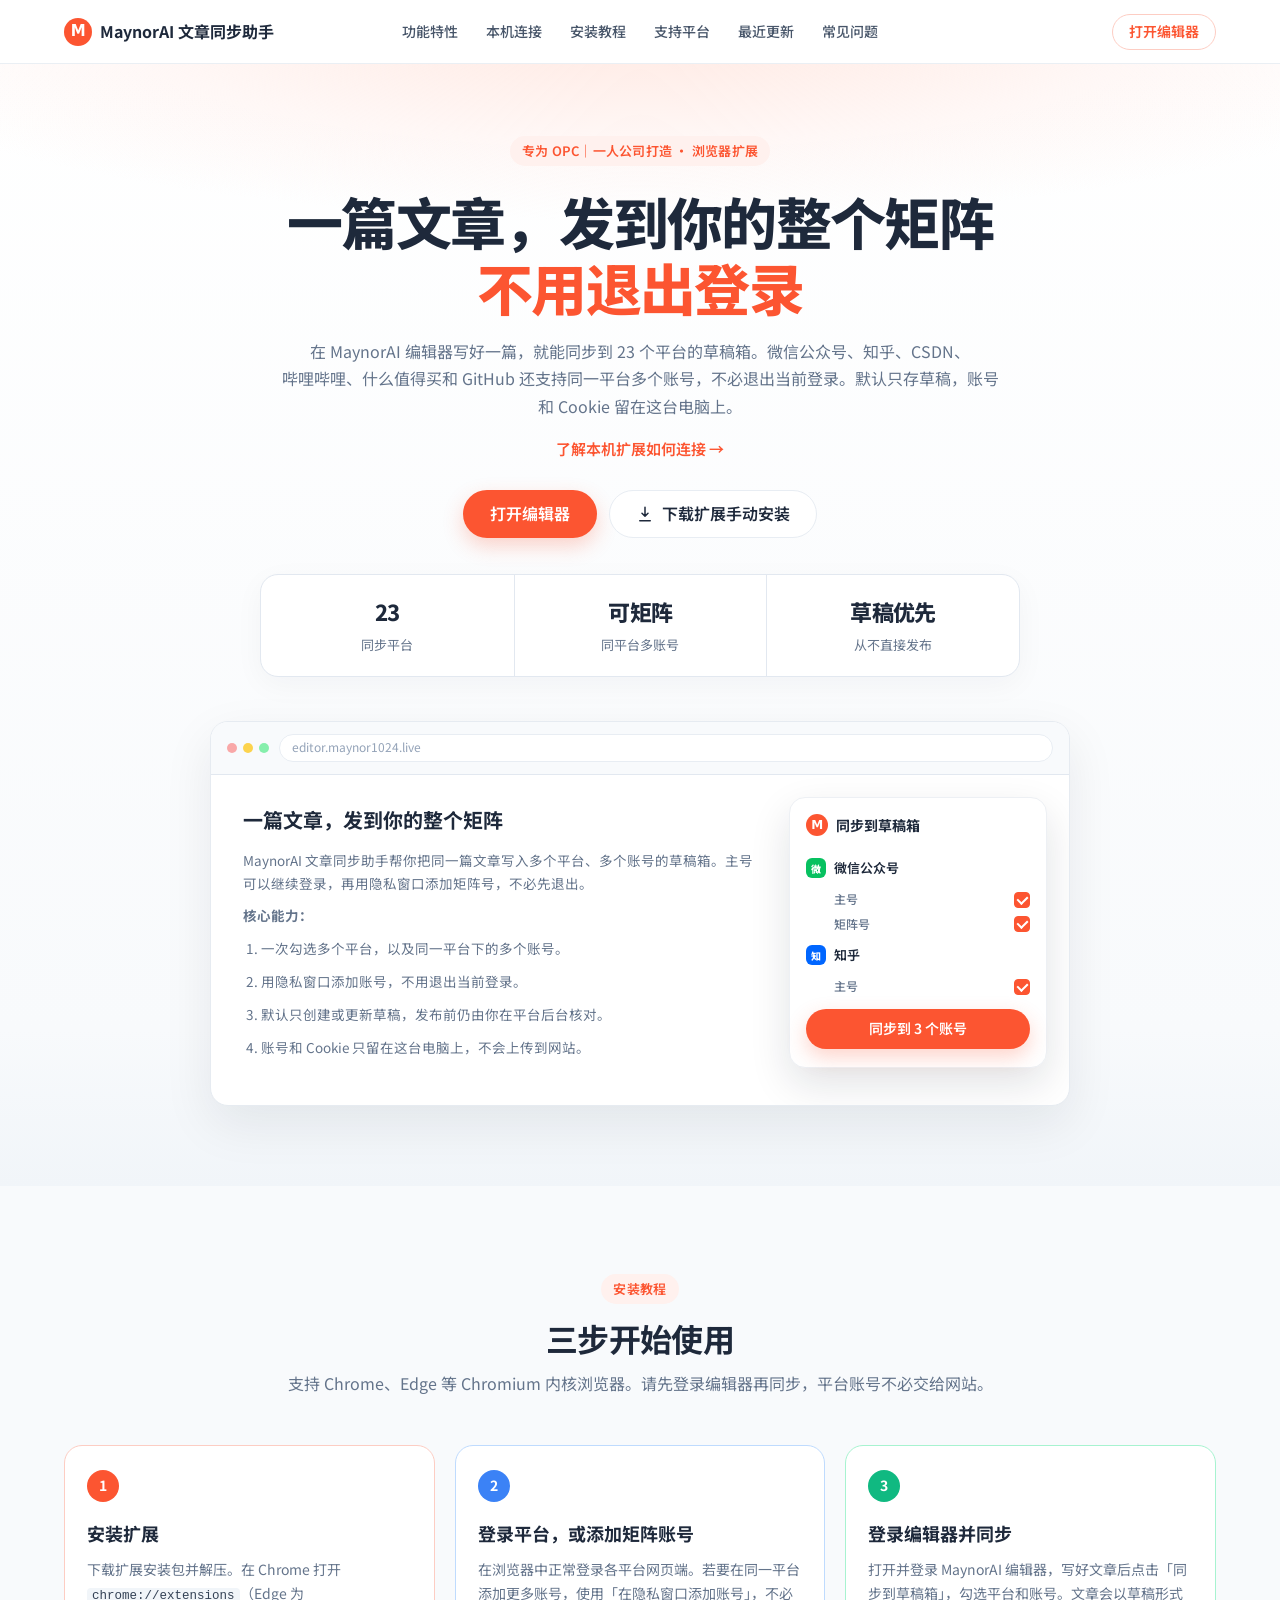
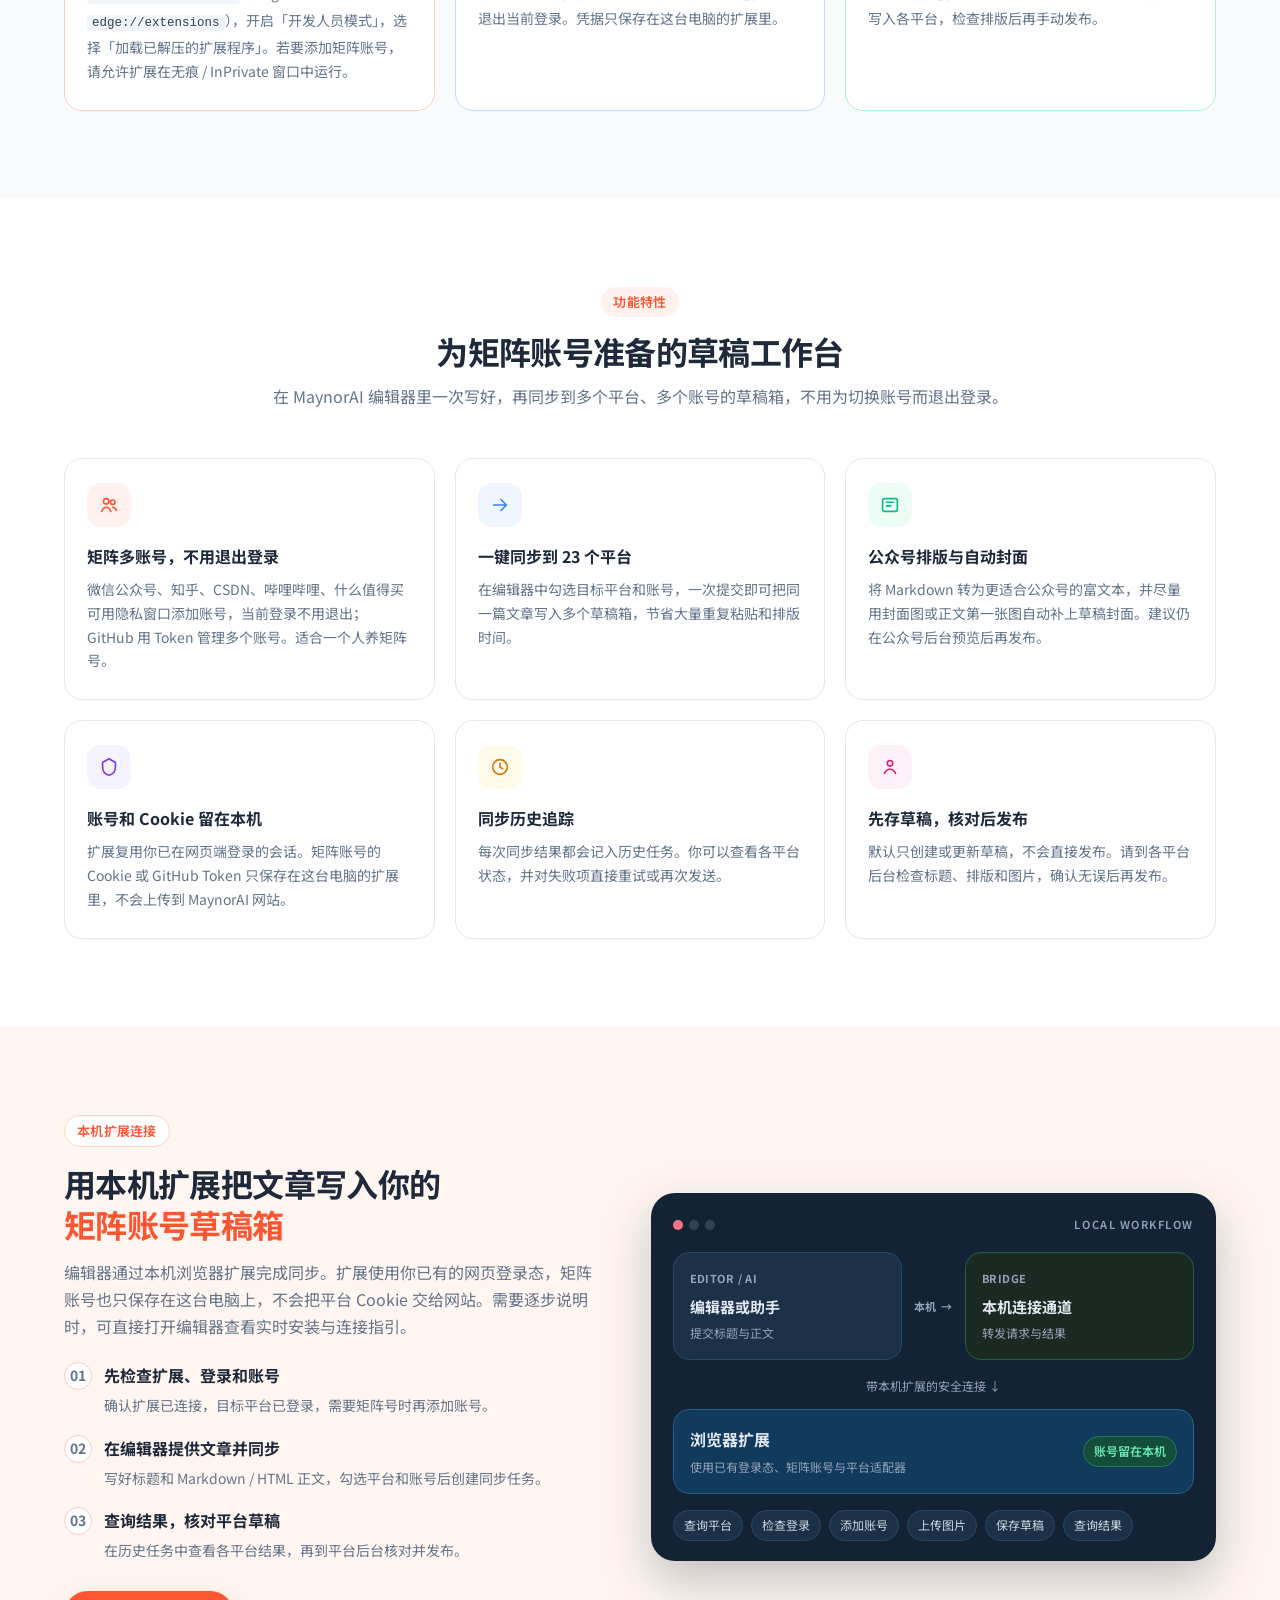
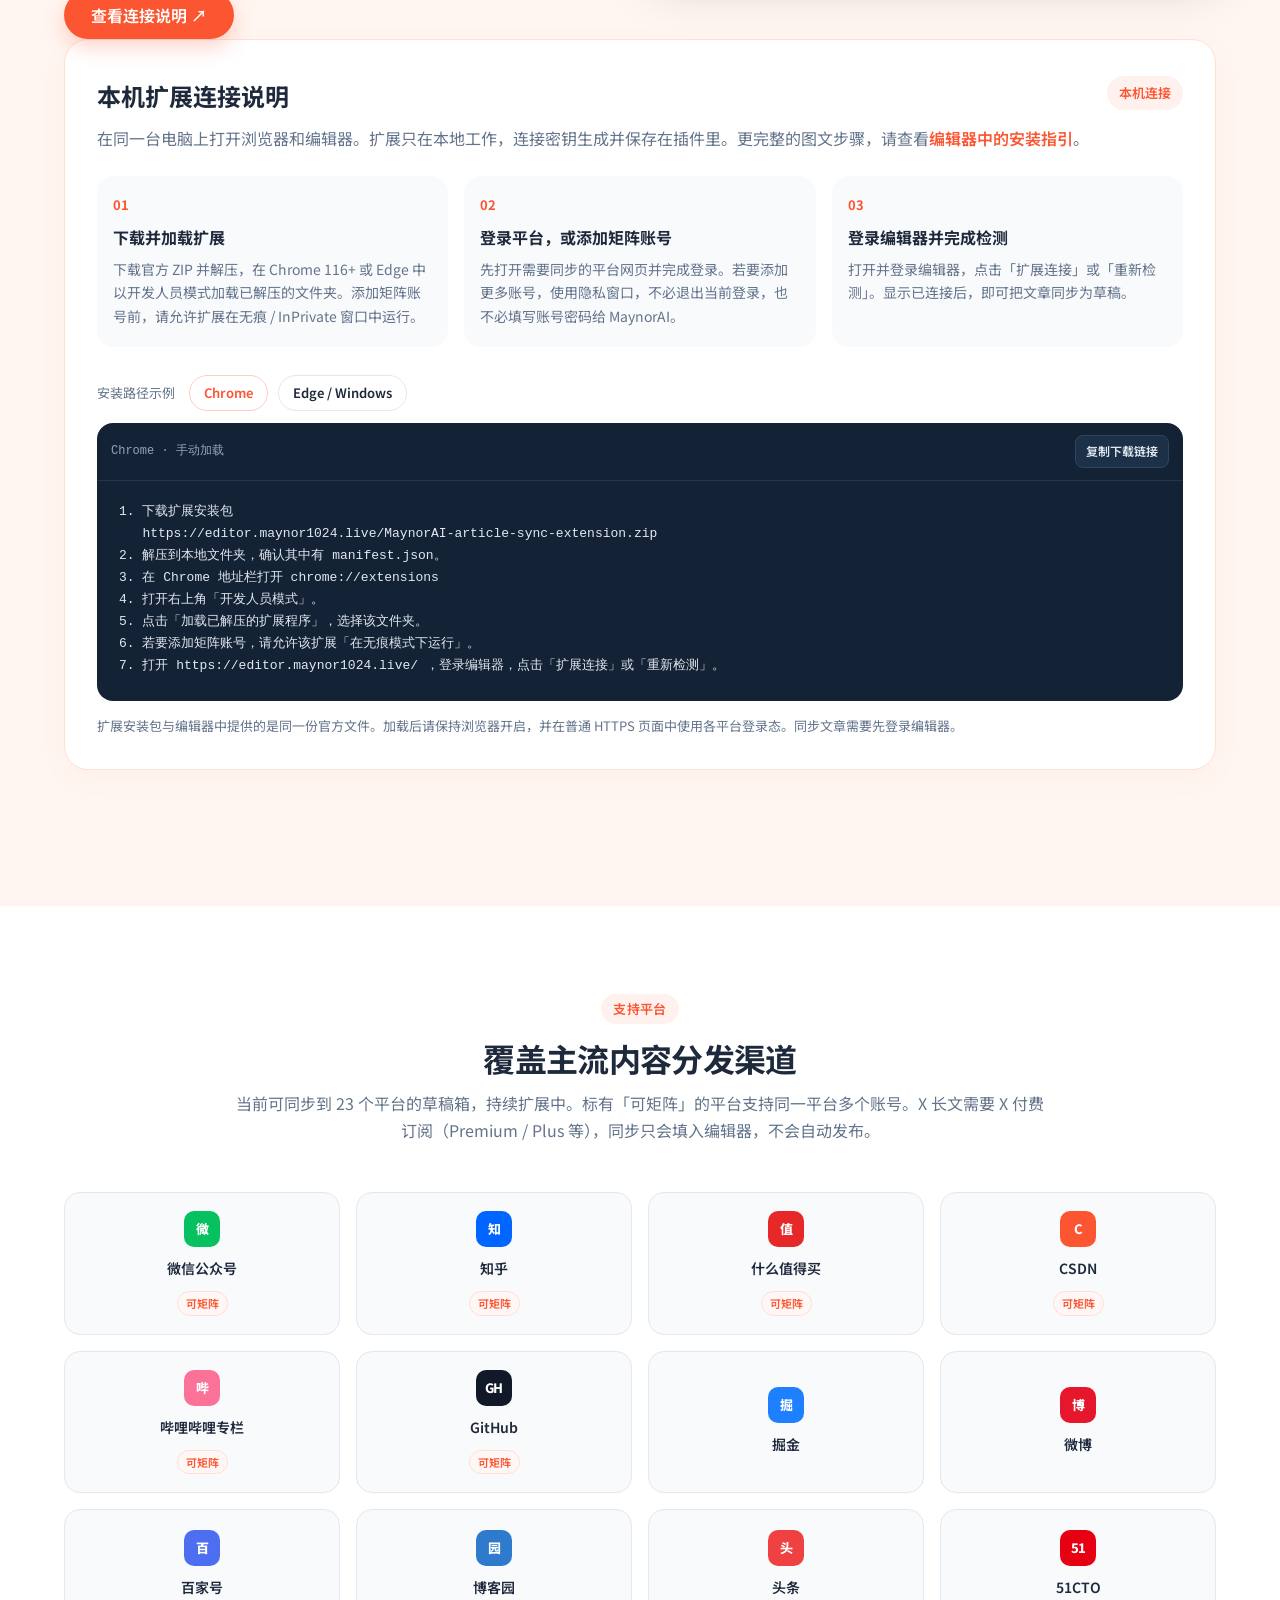
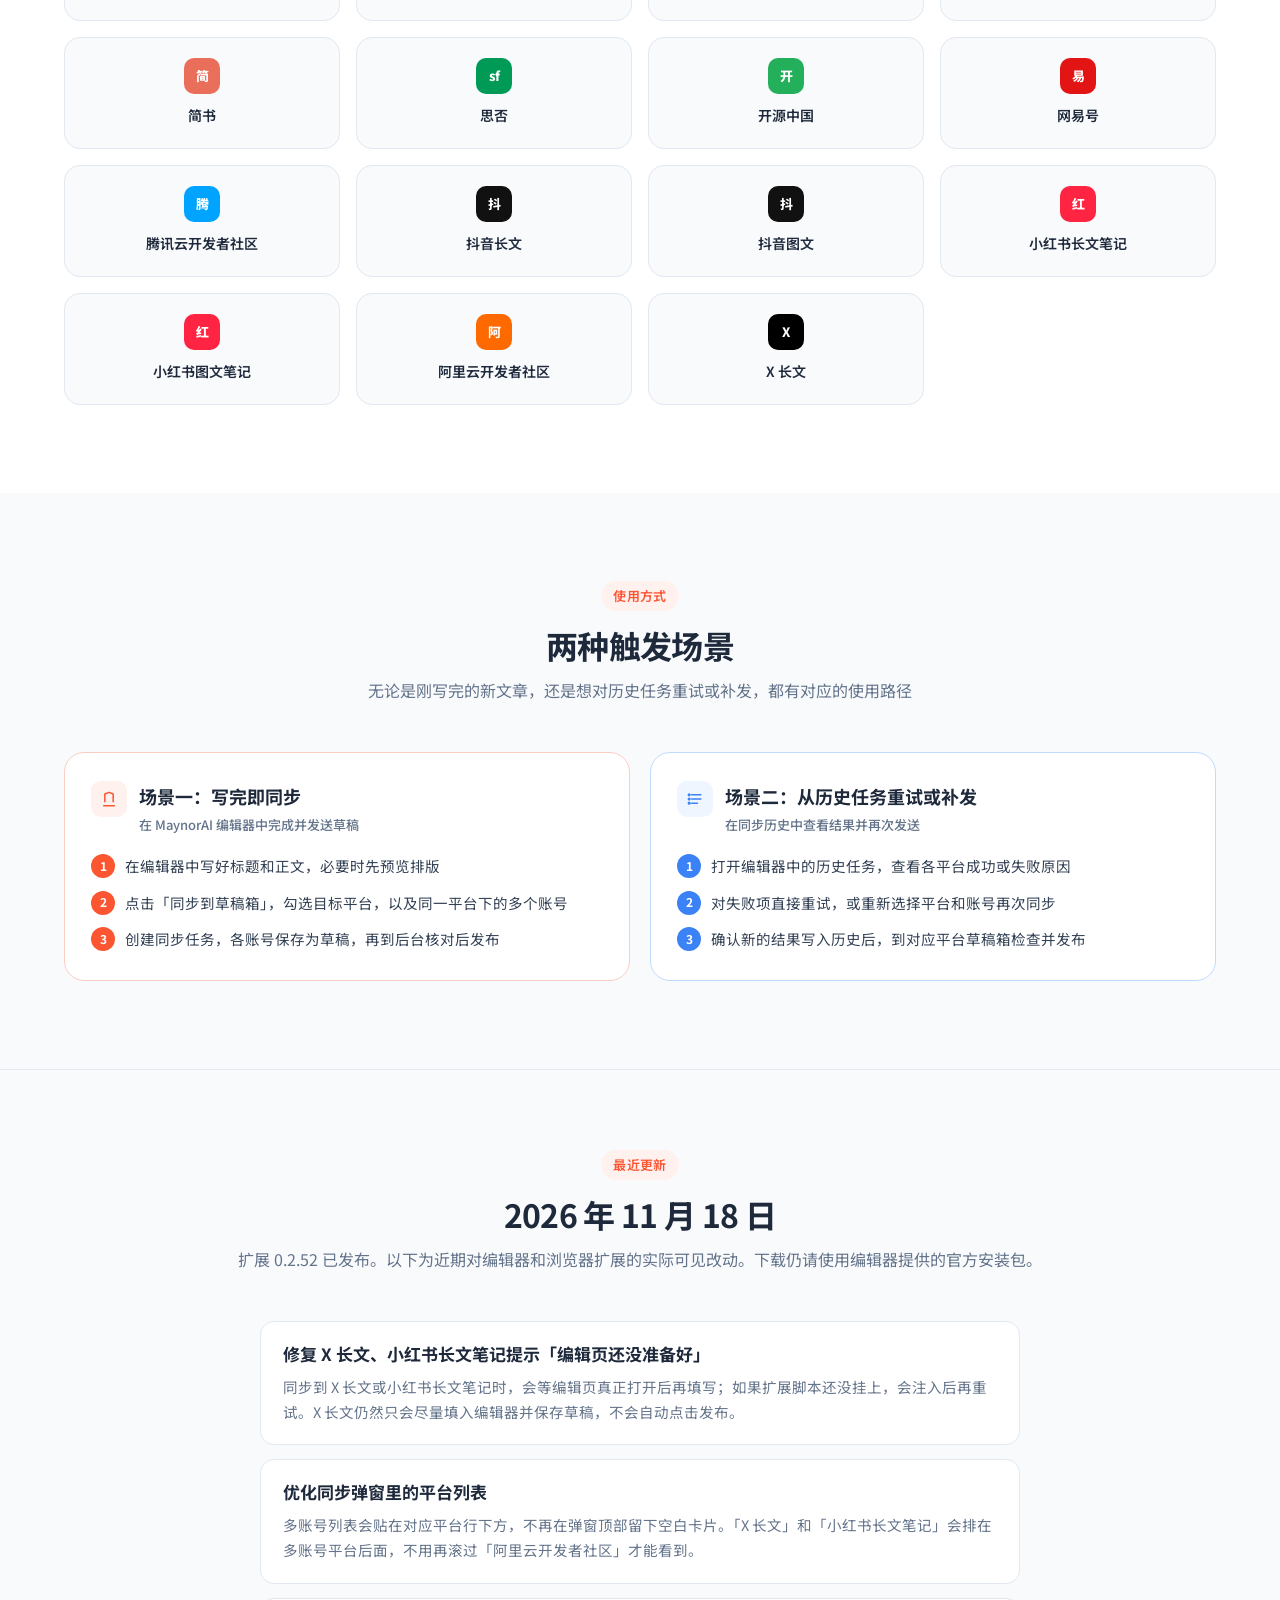
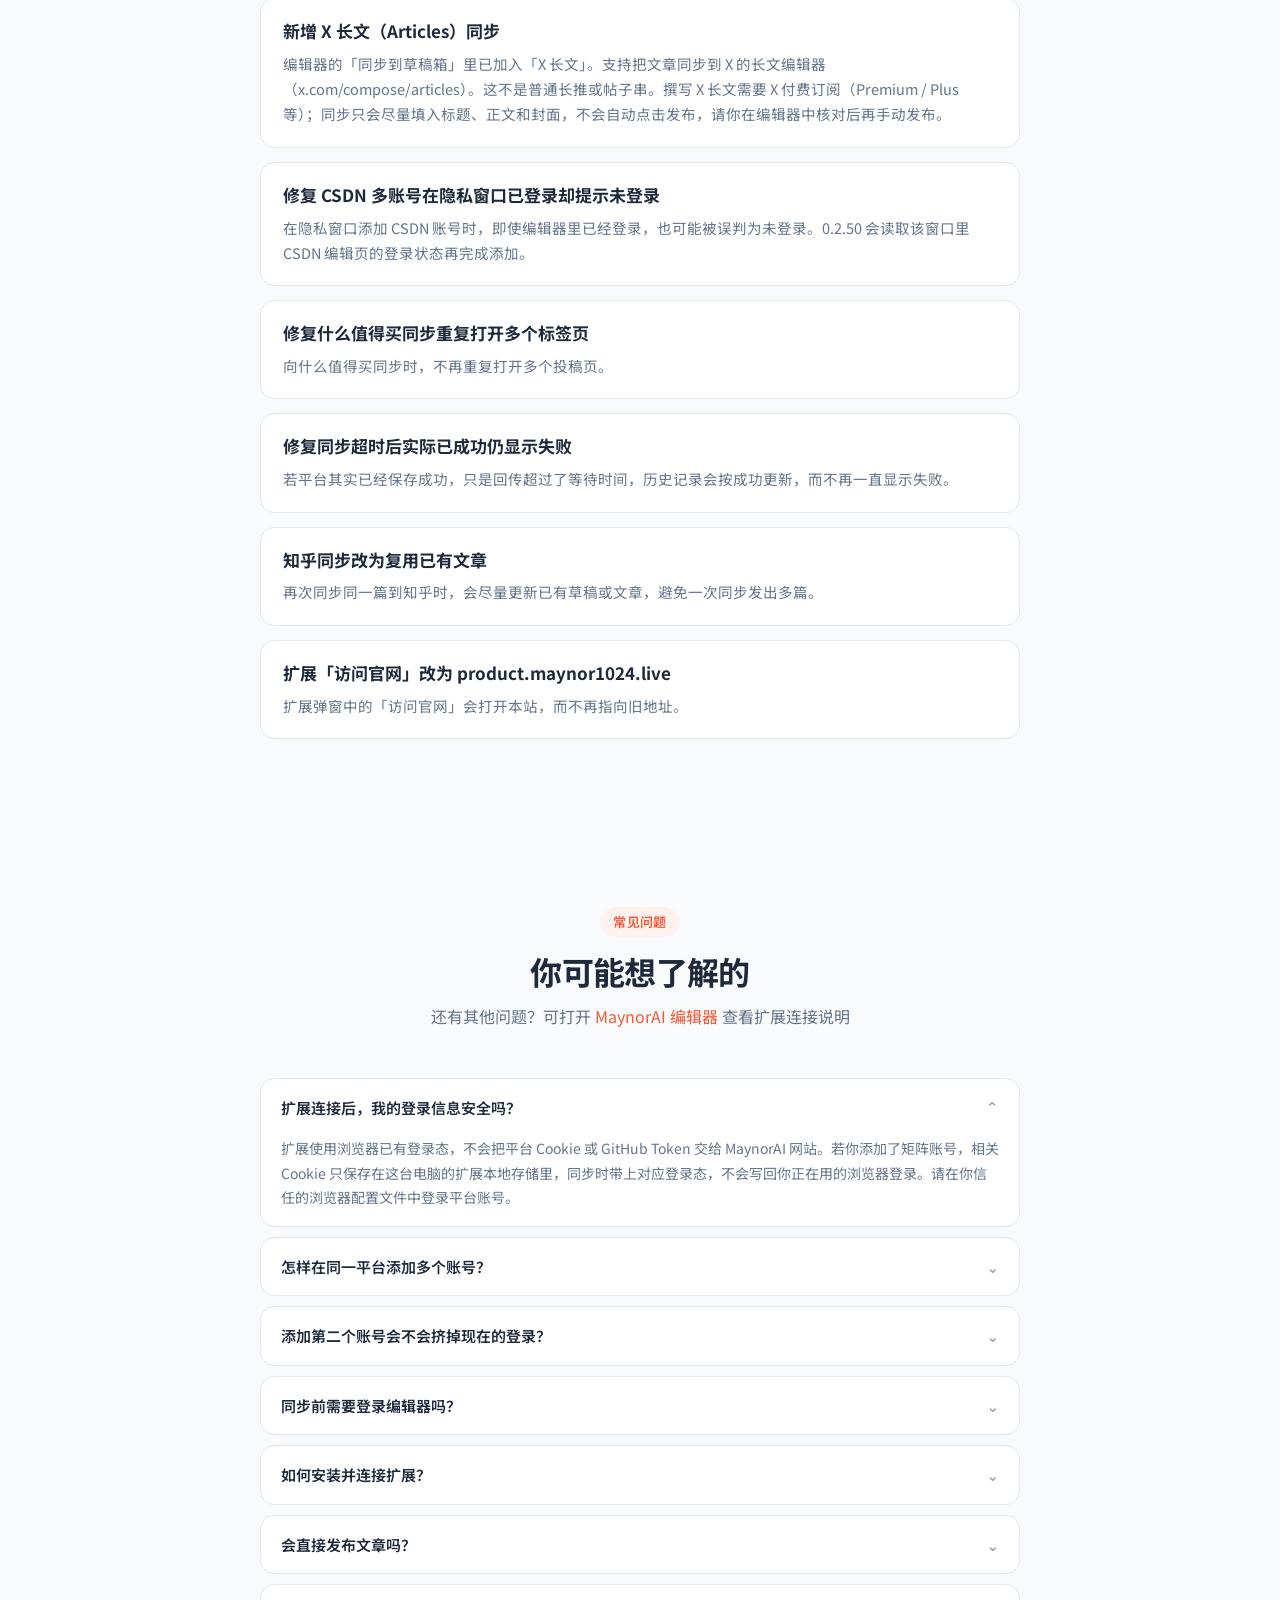
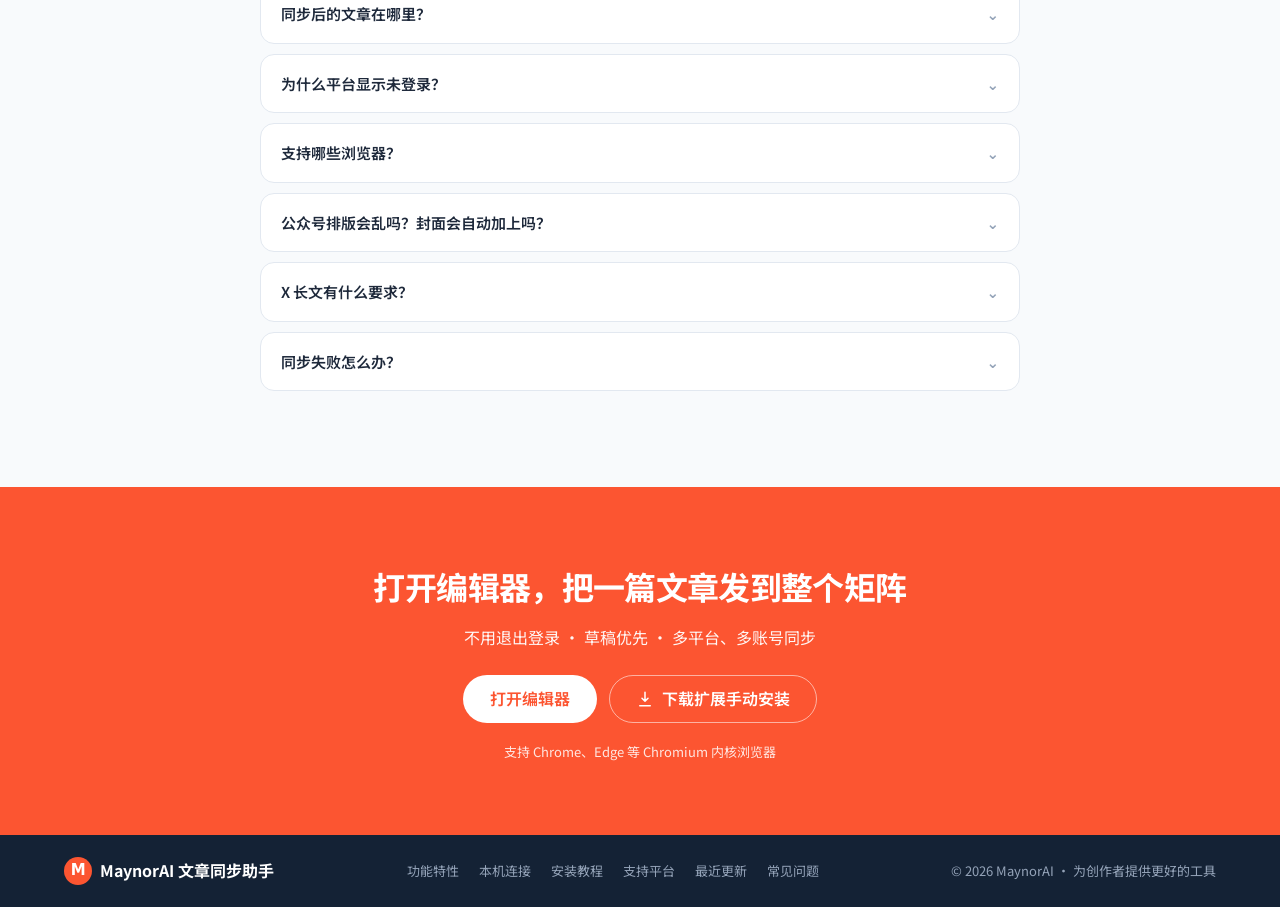
==== commit 5938979f: "Update the Nov 18 changelog to extension 0.2.52. Record the editor-not-ready fix for X Articles and " ====
--- a/index.html
+++ b/index.html
@@ -374,9 +374,17 @@
         <div class="section-head">
           <span class="eyebrow">最近更新</span>
           <h2>2026 年 11 月 18 日</h2>
-          <p>扩展 0.2.50 已发布。以下为近期对编辑器和浏览器扩展的实际可见改动。下载仍请使用编辑器提供的官方安装包。</p>
+          <p>扩展 0.2.52 已发布。以下为近期对编辑器和浏览器扩展的实际可见改动。下载仍请使用编辑器提供的官方安装包。</p>
         </div>
         <ol class="updates-list">
+          <li>
+            <h3>修复 X 长文、小红书长文笔记提示「编辑页还没准备好」</h3>
+            <p>同步到 X 长文或小红书长文笔记时，会等编辑页真正打开后再填写；如果扩展脚本还没挂上，会注入后再重试。X 长文仍然只会尽量填入编辑器并保存草稿，不会自动点击发布。</p>
+          </li>
+          <li>
+            <h3>优化同步弹窗里的平台列表</h3>
+            <p>多账号列表会贴在对应平台行下方，不再在弹窗顶部留下空白卡片。「X 长文」和「小红书长文笔记」会排在多账号平台后面，不用再滚过「阿里云开发者社区」才能看到。</p>
+          </li>
           <li>
             <h3>新增 X 长文（Articles）同步</h3>
             <p>编辑器的「同步到草稿箱」里已加入「X 长文」。支持把文章同步到 X 的长文编辑器（<span class="nowrap">x.com/compose/articles</span>）。这不是普通长推或帖子串。撰写 X 长文需要 X 付费订阅（Premium / Plus 等）；同步只会尽量填入标题、正文和封面，不会自动点击发布，请你在编辑器中核对后再手动发布。</p>
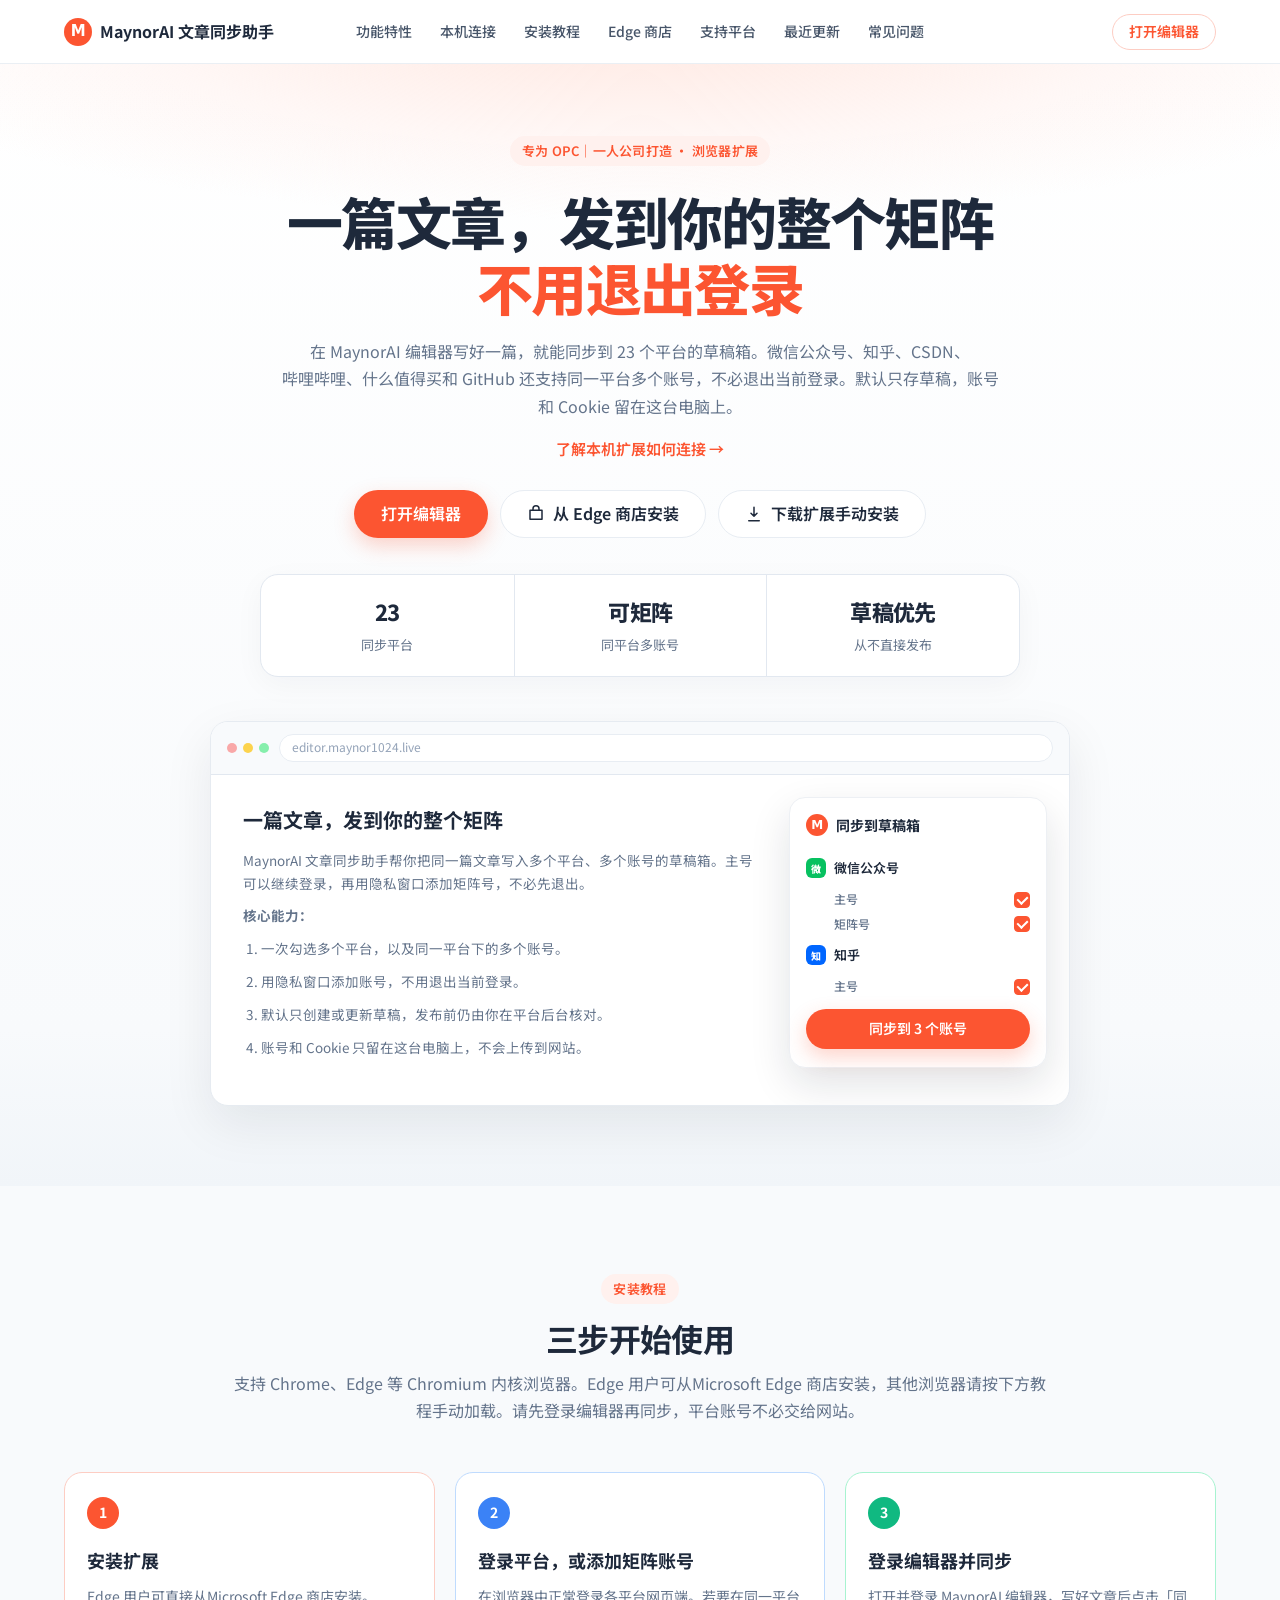
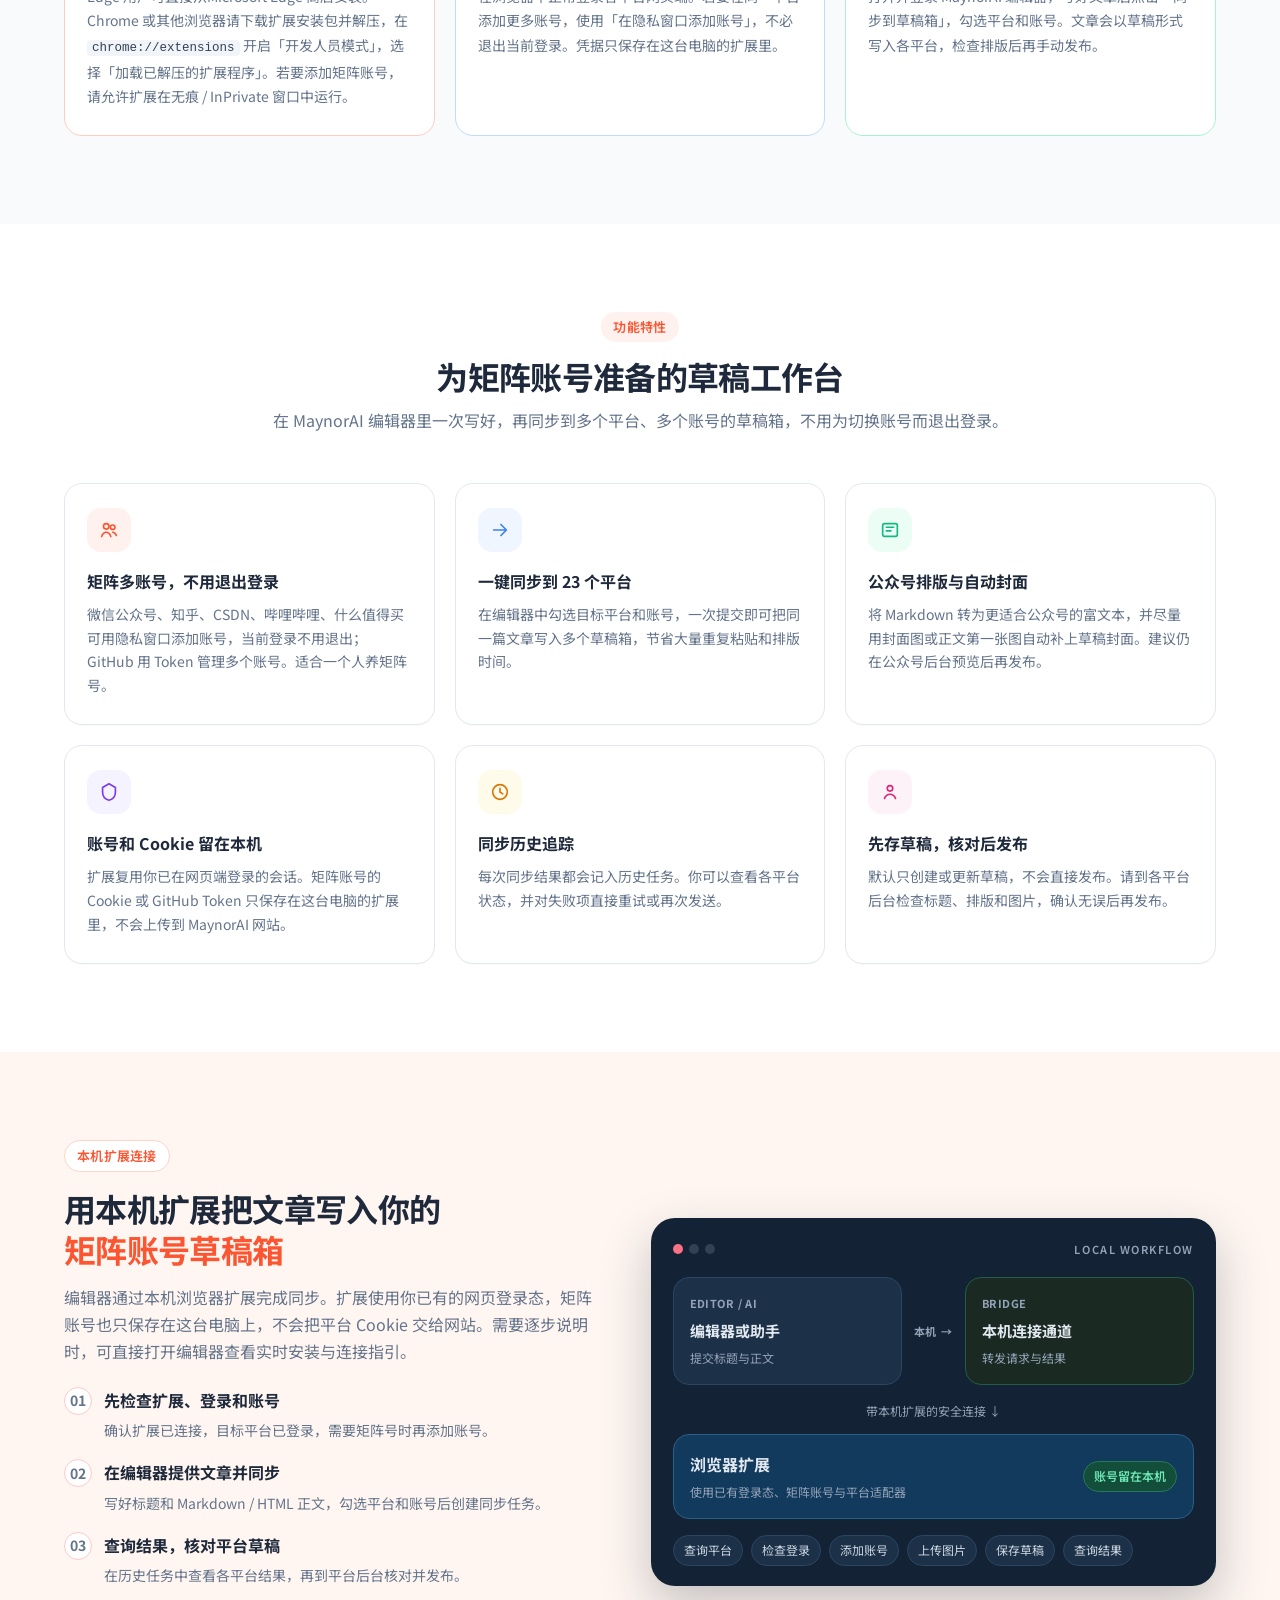
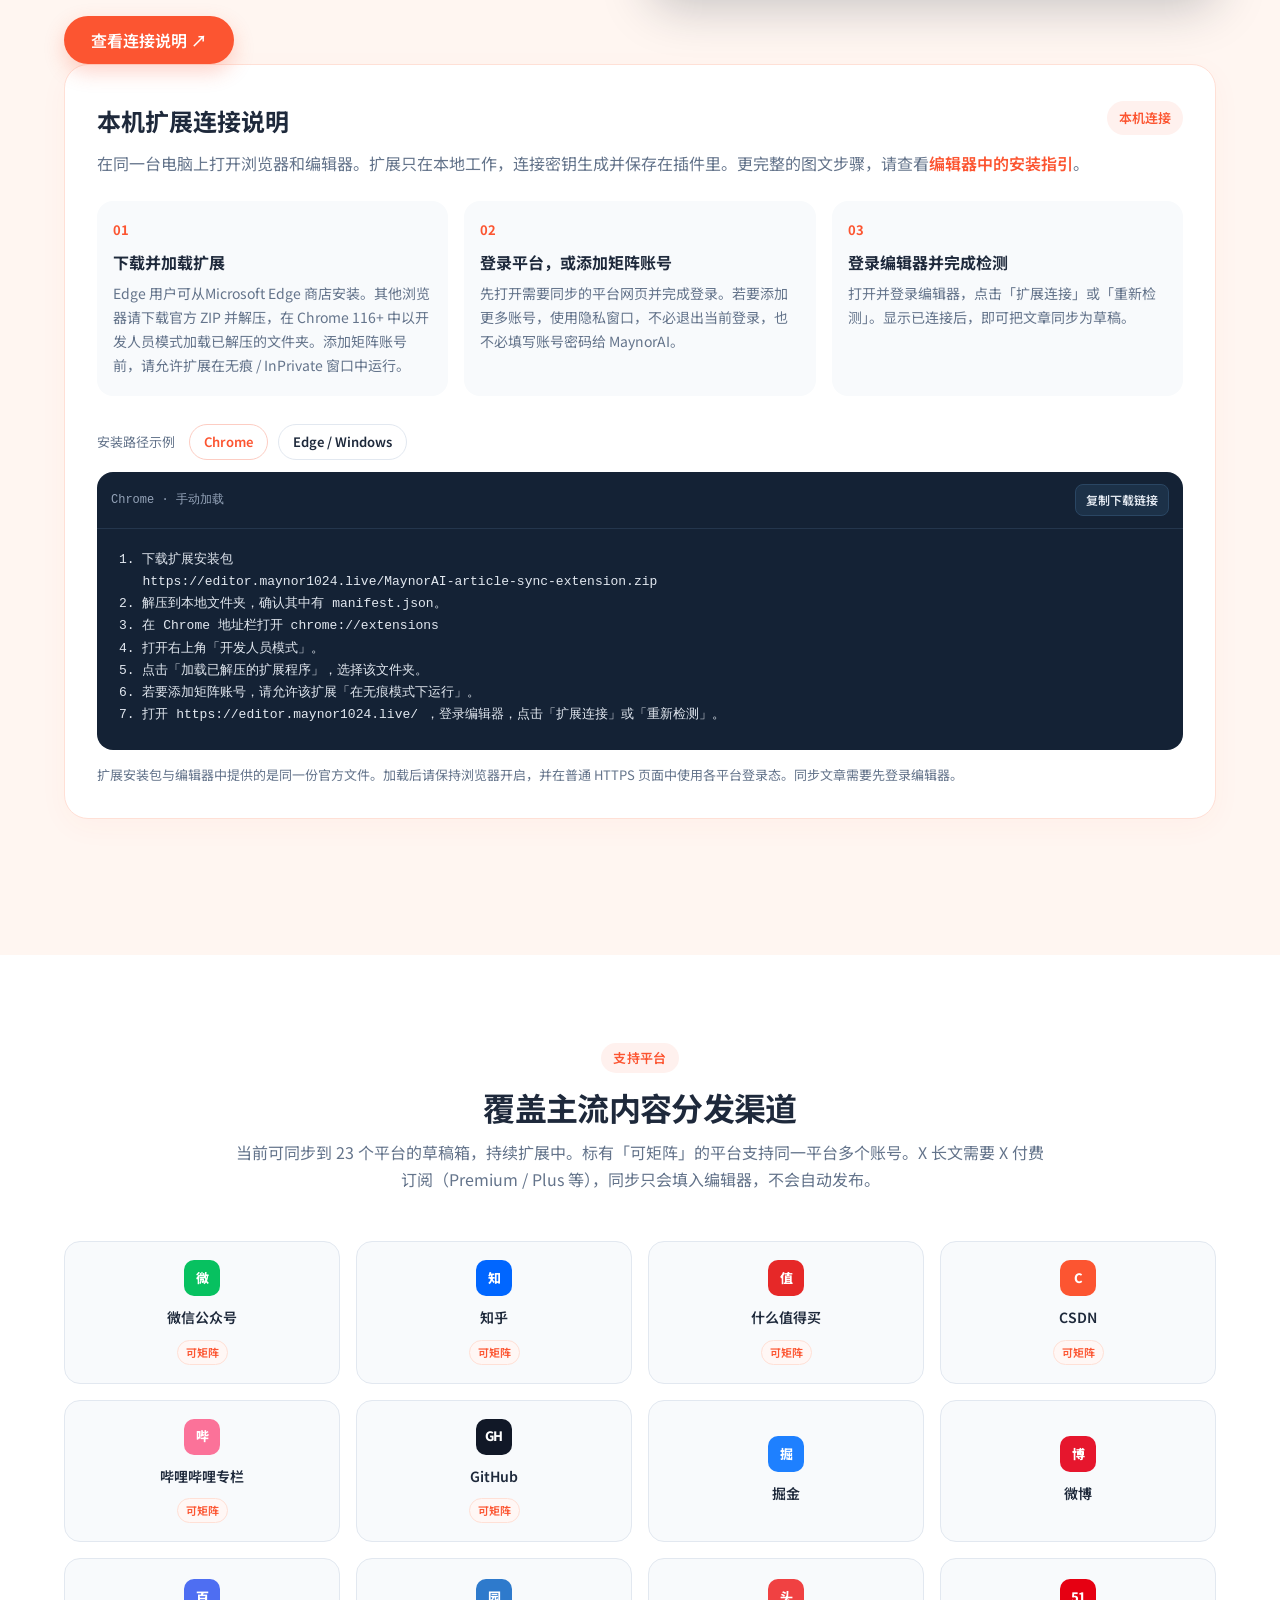
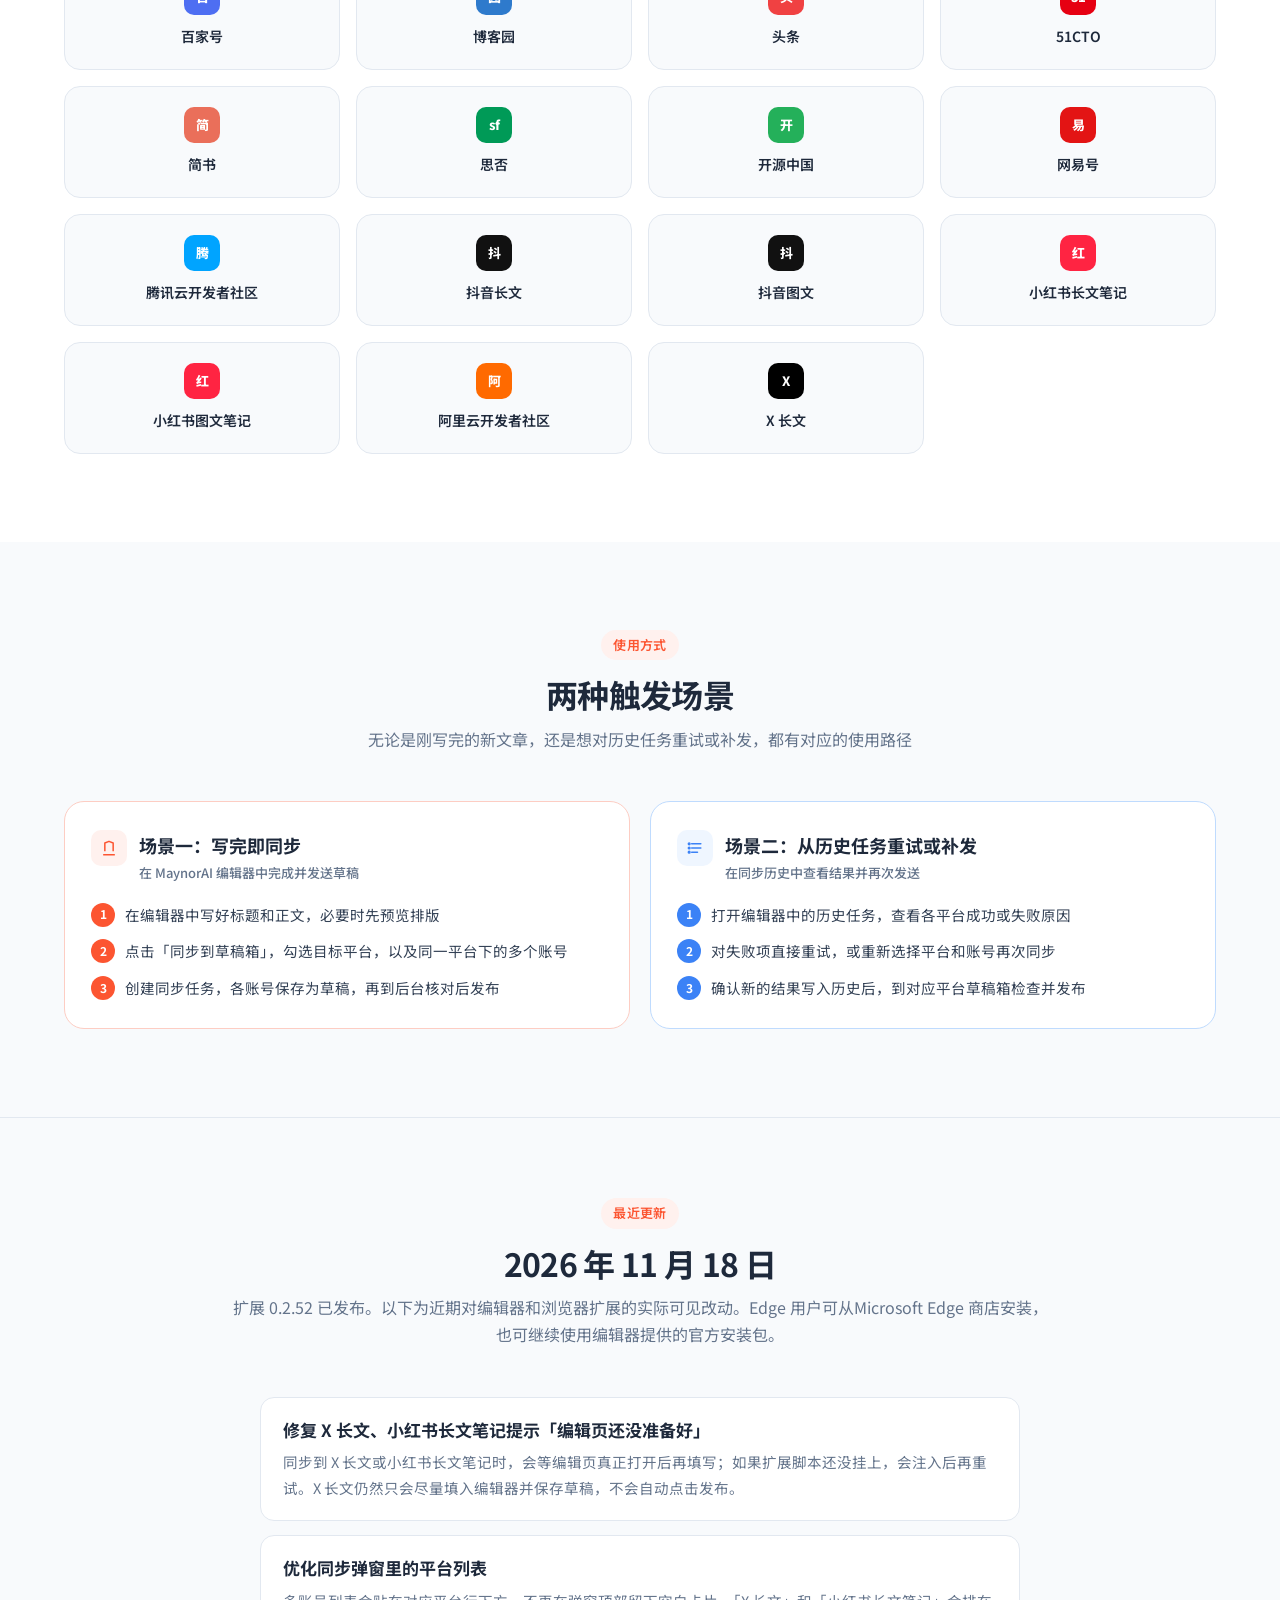
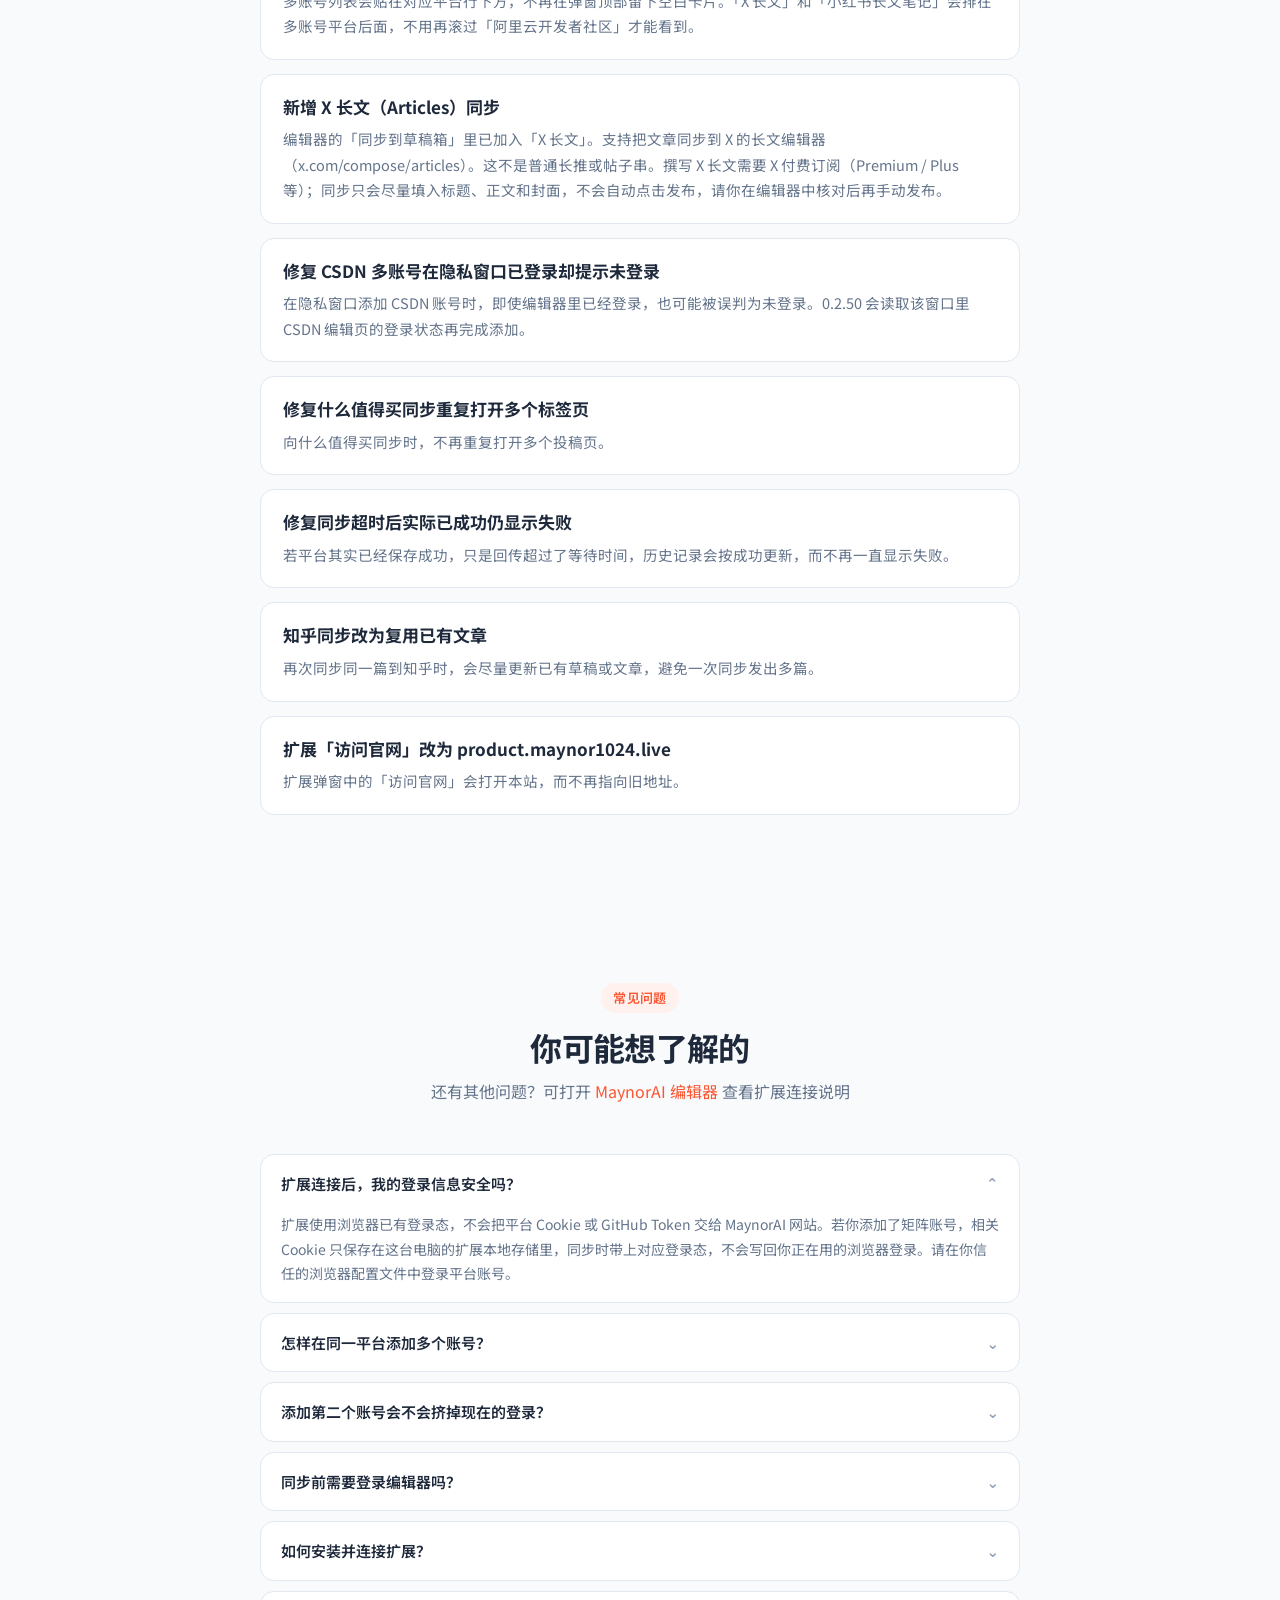
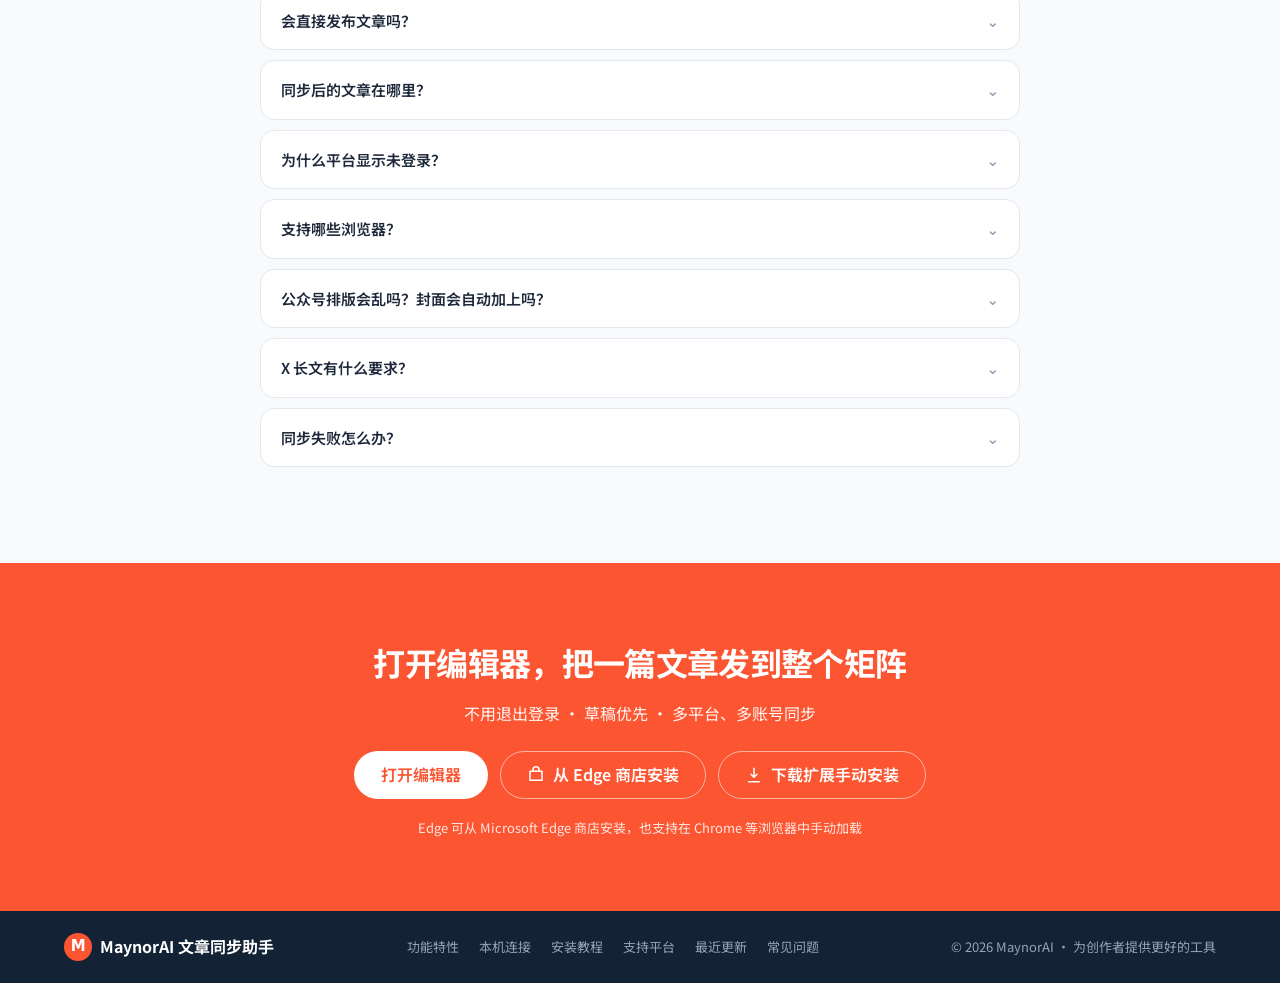
==== commit 04529711: "Add the Microsoft Edge Add-ons listing to the product site. Edge users can install from the store; m" ====
--- a/index.html
+++ b/index.html
@@ -25,6 +25,7 @@
         <a href="#features">功能特性</a>
         <a href="#mcp">本机连接</a>
         <a href="#install">安装教程</a>
+        <a href="https://microsoftedge.microsoft.com/addons/detail/dmcofieibhiconcpflacmblnkpklhnho" target="_blank" rel="noopener noreferrer">Edge 商店</a>
         <a href="#platforms">支持平台</a>
         <a href="#updates">最近更新</a>
         <a href="#faq">常见问题</a>
@@ -57,6 +58,10 @@
         <a class="hero-link" href="#mcp">了解本机扩展如何连接 →</a>
         <div class="hero-actions">
           <a class="btn btn-primary" href="https://editor.maynor1024.live/">打开编辑器</a>
+          <a class="btn btn-ghost" href="https://microsoftedge.microsoft.com/addons/detail/dmcofieibhiconcpflacmblnkpklhnho" target="_blank" rel="noopener noreferrer">
+            <svg viewBox="0 0 24 24" fill="none" stroke="currentColor" stroke-width="2" aria-hidden="true"><path d="M4 7h16v12H4z" stroke-linecap="round" stroke-linejoin="round"/><path d="M8 7V5a4 4 0 0 1 8 0v2" stroke-linecap="round" stroke-linejoin="round"/></svg>
+            从 Edge 商店安装
+          </a>
           <a class="btn btn-ghost" href="https://editor.maynor1024.live/MaynorAI-article-sync-extension.zip">
             <svg viewBox="0 0 24 24" fill="none" stroke="currentColor" stroke-width="2" aria-hidden="true"><path d="M12 3v12m0 0 4-4m-4 4-4-4M5 21h14" stroke-linecap="round" stroke-linejoin="round"/></svg>
             下载扩展手动安装
@@ -105,13 +110,13 @@
         <div class="section-head">
           <span class="eyebrow">安装教程</span>
           <h2>三步开始使用</h2>
-          <p>支持 Chrome、Edge 等 Chromium 内核浏览器。请先登录编辑器再同步，平台账号不必交给网站。</p>
+          <p>支持 Chrome、Edge 等 Chromium 内核浏览器。Edge 用户可从<a href="https://microsoftedge.microsoft.com/addons/detail/dmcofieibhiconcpflacmblnkpklhnho" target="_blank" rel="noopener noreferrer">Microsoft Edge 商店</a>安装，其他浏览器请按下方教程手动加载。请先登录编辑器再同步，平台账号不必交给网站。</p>
         </div>
         <div class="steps">
           <article class="step">
             <div class="step-num">1</div>
             <h3>安装扩展</h3>
-            <p>下载扩展安装包并解压。在 Chrome 打开 <code>chrome://extensions</code>（Edge 为 <code>edge://extensions</code>），开启「开发人员模式」，选择「加载已解压的扩展程序」。若要添加矩阵账号，请允许扩展在无痕 / InPrivate 窗口中运行。</p>
+            <p>Edge 用户可直接从<a href="https://microsoftedge.microsoft.com/addons/detail/dmcofieibhiconcpflacmblnkpklhnho" target="_blank" rel="noopener noreferrer">Microsoft Edge 商店</a>安装。Chrome 或其他浏览器请下载扩展安装包并解压，在 <code>chrome://extensions</code> 开启「开发人员模式」，选择「加载已解压的扩展程序」。若要添加矩阵账号，请允许扩展在无痕 / InPrivate 窗口中运行。</p>
           </article>
           <article class="step blue">
             <div class="step-num">2</div>
@@ -256,7 +261,7 @@
               <article class="setup-step">
                 <div class="n">01</div>
                 <h3>下载并加载扩展</h3>
-                <p>下载官方 ZIP 并解压，在 Chrome 116+ 或 Edge 中以开发人员模式加载已解压的文件夹。添加矩阵账号前，请允许扩展在无痕 / InPrivate 窗口中运行。</p>
+                <p>Edge 用户可从<a href="https://microsoftedge.microsoft.com/addons/detail/dmcofieibhiconcpflacmblnkpklhnho" target="_blank" rel="noopener noreferrer">Microsoft Edge 商店</a>安装。其他浏览器请下载官方 ZIP 并解压，在 Chrome 116+ 中以开发人员模式加载已解压的文件夹。添加矩阵账号前，请允许扩展在无痕 / InPrivate 窗口中运行。</p>
               </article>
               <article class="setup-step">
                 <div class="n">02</div>
@@ -285,7 +290,7 @@
             <div class="win-tips" id="win-tips">
               <h3>Windows / Edge 提示</h3>
               <ul>
-                <li>Edge 请打开 <code>edge://extensions</code>，同样开启「开发人员模式」后再加载解压后的文件夹。</li>
+                <li>Edge 推荐直接从<a href="https://microsoftedge.microsoft.com/addons/detail/dmcofieibhiconcpflacmblnkpklhnho" target="_blank" rel="noopener noreferrer">Microsoft Edge 商店</a>安装。若需手动加载，请打开 <code>edge://extensions</code>，开启「开发人员模式」后再加载解压后的文件夹。</li>
                 <li>请确保解压后的目录里能直接看到 <code>manifest.json</code>，不要只选中外层空文件夹。</li>
                 <li>如果编辑器提示未检测到扩展，请确认扩展已启用，然后刷新编辑器页面并点击「重新检测」。</li>
                 <li>添加矩阵账号时，请在扩展详情中允许「在 InPrivate 窗口中运行」，再用隐私窗口添加，不要退出当前已登录的账号。</li>
@@ -374,7 +379,7 @@
         <div class="section-head">
           <span class="eyebrow">最近更新</span>
           <h2>2026 年 11 月 18 日</h2>
-          <p>扩展 0.2.52 已发布。以下为近期对编辑器和浏览器扩展的实际可见改动。下载仍请使用编辑器提供的官方安装包。</p>
+          <p>扩展 0.2.52 已发布。以下为近期对编辑器和浏览器扩展的实际可见改动。Edge 用户可从<a href="https://microsoftedge.microsoft.com/addons/detail/dmcofieibhiconcpflacmblnkpklhnho" target="_blank" rel="noopener noreferrer">Microsoft Edge 商店</a>安装，也可继续使用编辑器提供的官方安装包。</p>
         </div>
         <ol class="updates-list">
           <li>
@@ -439,7 +444,7 @@
           </article>
           <article class="faq-item">
             <button type="button" aria-expanded="false">如何安装并连接扩展？<span class="chev">⌄</span></button>
-            <div class="answer">下载官方 ZIP，解压后在 Chrome 或 Edge 的扩展管理页开启开发人员模式并加载该文件夹。然后打开并登录编辑器，点击「扩展连接」或「重新检测」。编辑器页面也提供同样的实时安装说明。</div>
+            <div class="answer">Edge 用户可从<a href="https://microsoftedge.microsoft.com/addons/detail/dmcofieibhiconcpflacmblnkpklhnho" target="_blank" rel="noopener noreferrer">Microsoft Edge 商店</a>安装。Chrome 或其他浏览器请下载官方 ZIP，解压后在扩展管理页开启开发人员模式并加载该文件夹。然后打开并登录编辑器，点击「扩展连接」或「重新检测」。编辑器页面也提供同样的实时安装说明。</div>
           </article>
           <article class="faq-item">
             <button type="button" aria-expanded="false">会直接发布文章吗？<span class="chev">⌄</span></button>
@@ -455,7 +460,7 @@
           </article>
           <article class="faq-item">
             <button type="button" aria-expanded="false">支持哪些浏览器？<span class="chev">⌄</span></button>
-            <div class="answer">支持 Chrome、Edge 等 Chromium 内核浏览器。商店审核完成前，请按教程手动加载扩展安装包。</div>
+            <div class="answer">支持 Chrome、Edge 等 Chromium 内核浏览器。Edge 用户可从<a href="https://microsoftedge.microsoft.com/addons/detail/dmcofieibhiconcpflacmblnkpklhnho" target="_blank" rel="noopener noreferrer">Microsoft Edge 商店</a>安装，其他浏览器请按教程手动加载官方安装包。</div>
           </article>
           <article class="faq-item">
             <button type="button" aria-expanded="false">公众号排版会乱吗？封面会自动加上吗？<span class="chev">⌄</span></button>
@@ -479,12 +484,16 @@
         <p class="sub">不用退出登录 · 草稿优先 · 多平台、多账号同步</p>
         <div class="hero-actions">
           <a class="btn btn-on-brand" href="https://editor.maynor1024.live/">打开编辑器</a>
+          <a class="btn btn-outline-light" href="https://microsoftedge.microsoft.com/addons/detail/dmcofieibhiconcpflacmblnkpklhnho" target="_blank" rel="noopener noreferrer">
+            <svg viewBox="0 0 24 24" fill="none" stroke="currentColor" stroke-width="2" aria-hidden="true"><path d="M4 7h16v12H4z" stroke-linecap="round" stroke-linejoin="round"/><path d="M8 7V5a4 4 0 0 1 8 0v2" stroke-linecap="round" stroke-linejoin="round"/></svg>
+            从 Edge 商店安装
+          </a>
           <a class="btn btn-outline-light" href="https://editor.maynor1024.live/MaynorAI-article-sync-extension.zip">
             <svg viewBox="0 0 24 24" fill="none" stroke="currentColor" stroke-width="2" aria-hidden="true"><path d="M12 3v12m0 0 4-4m-4 4-4-4M5 21h14" stroke-linecap="round" stroke-linejoin="round"/></svg>
             下载扩展手动安装
           </a>
         </div>
-        <p class="cta-fine">支持 Chrome、Edge 等 Chromium 内核浏览器</p>
+        <p class="cta-fine">Edge 可从 Microsoft Edge 商店安装，也支持在 Chrome 等浏览器中手动加载</p>
       </div>
     </section>
   </main>
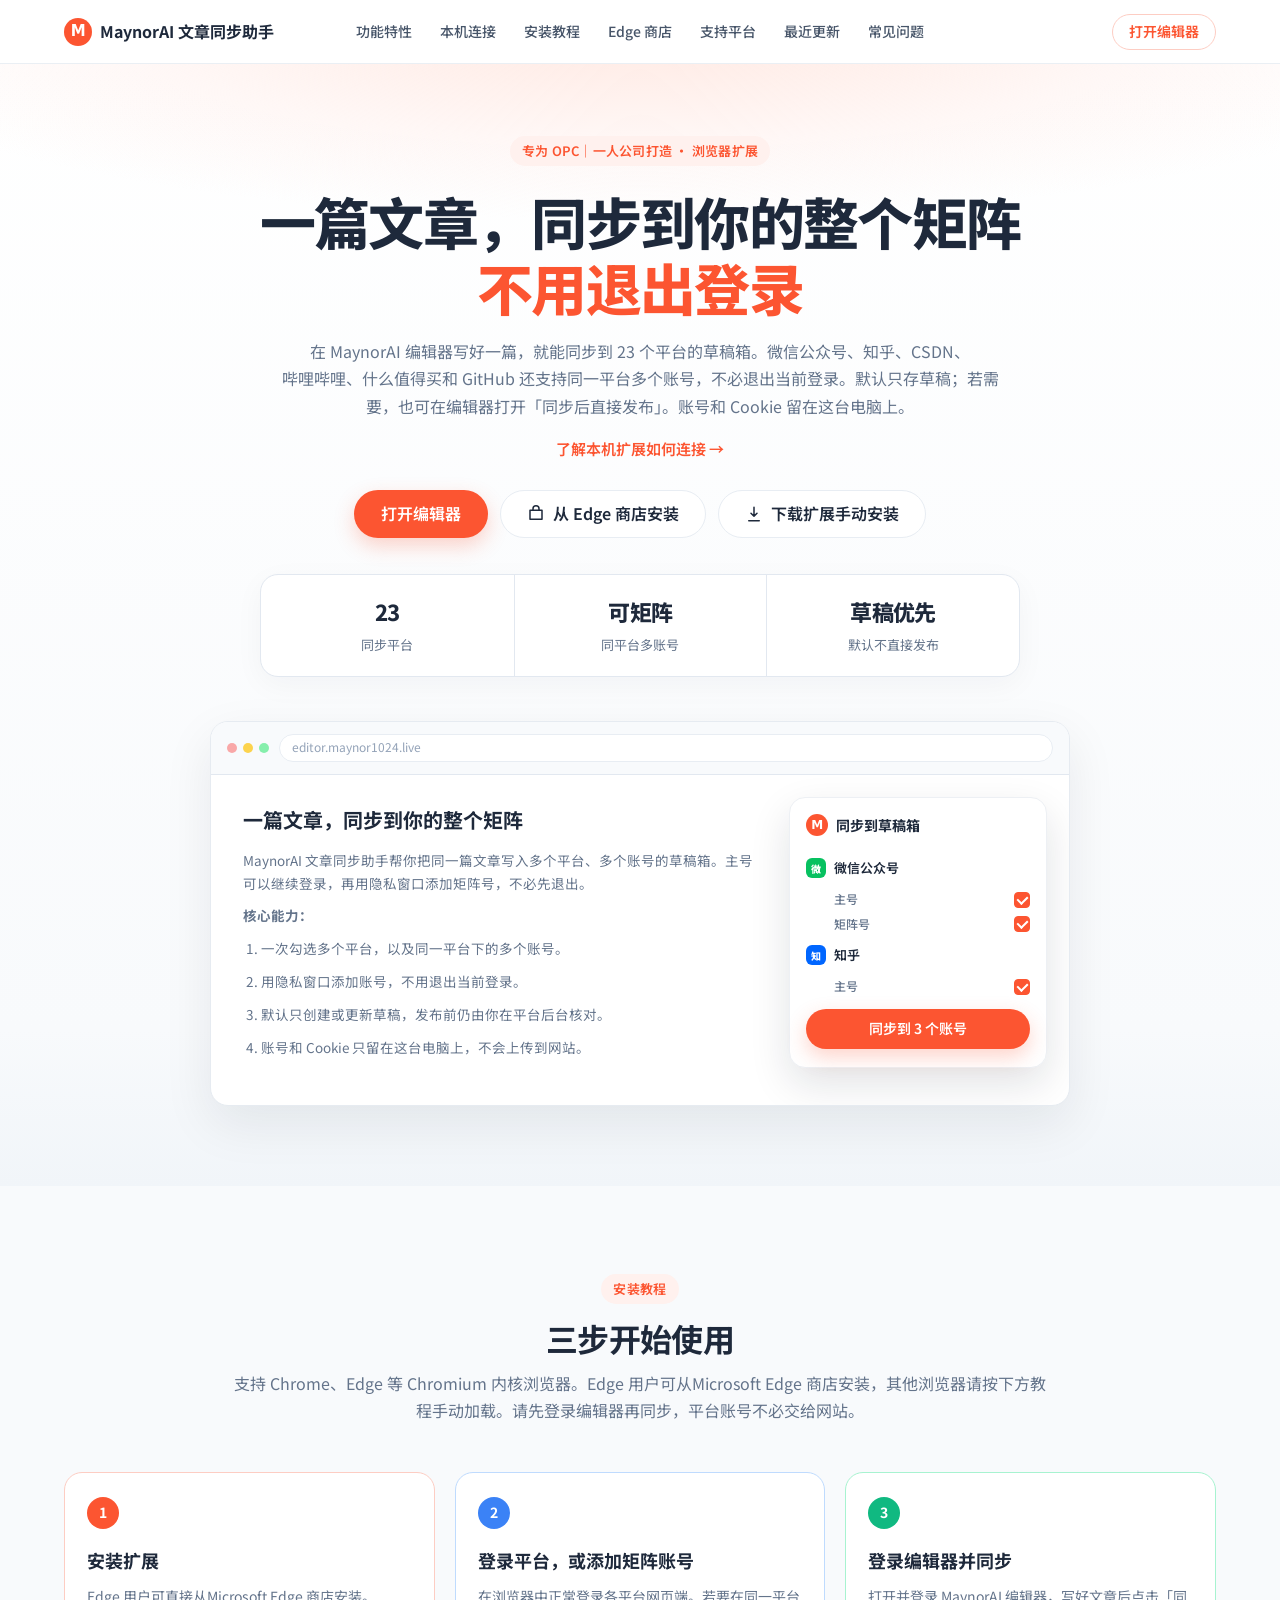
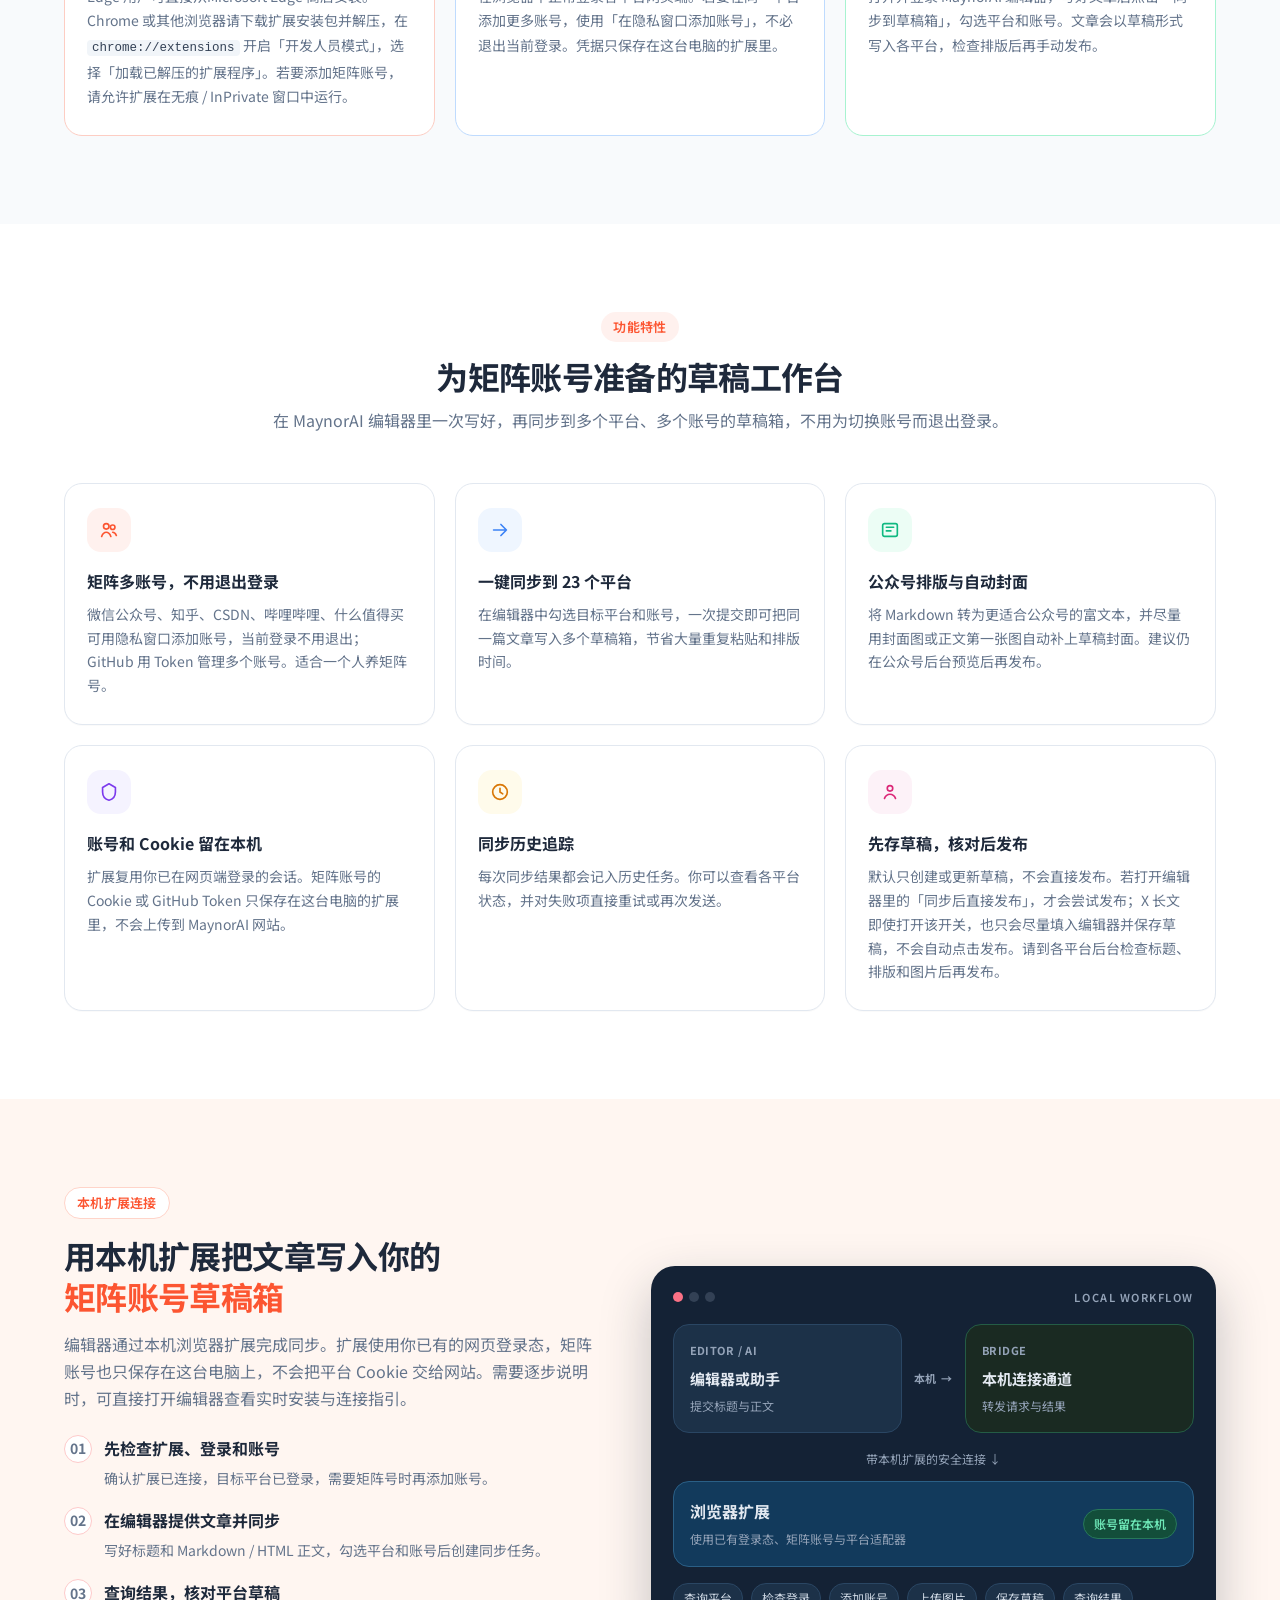
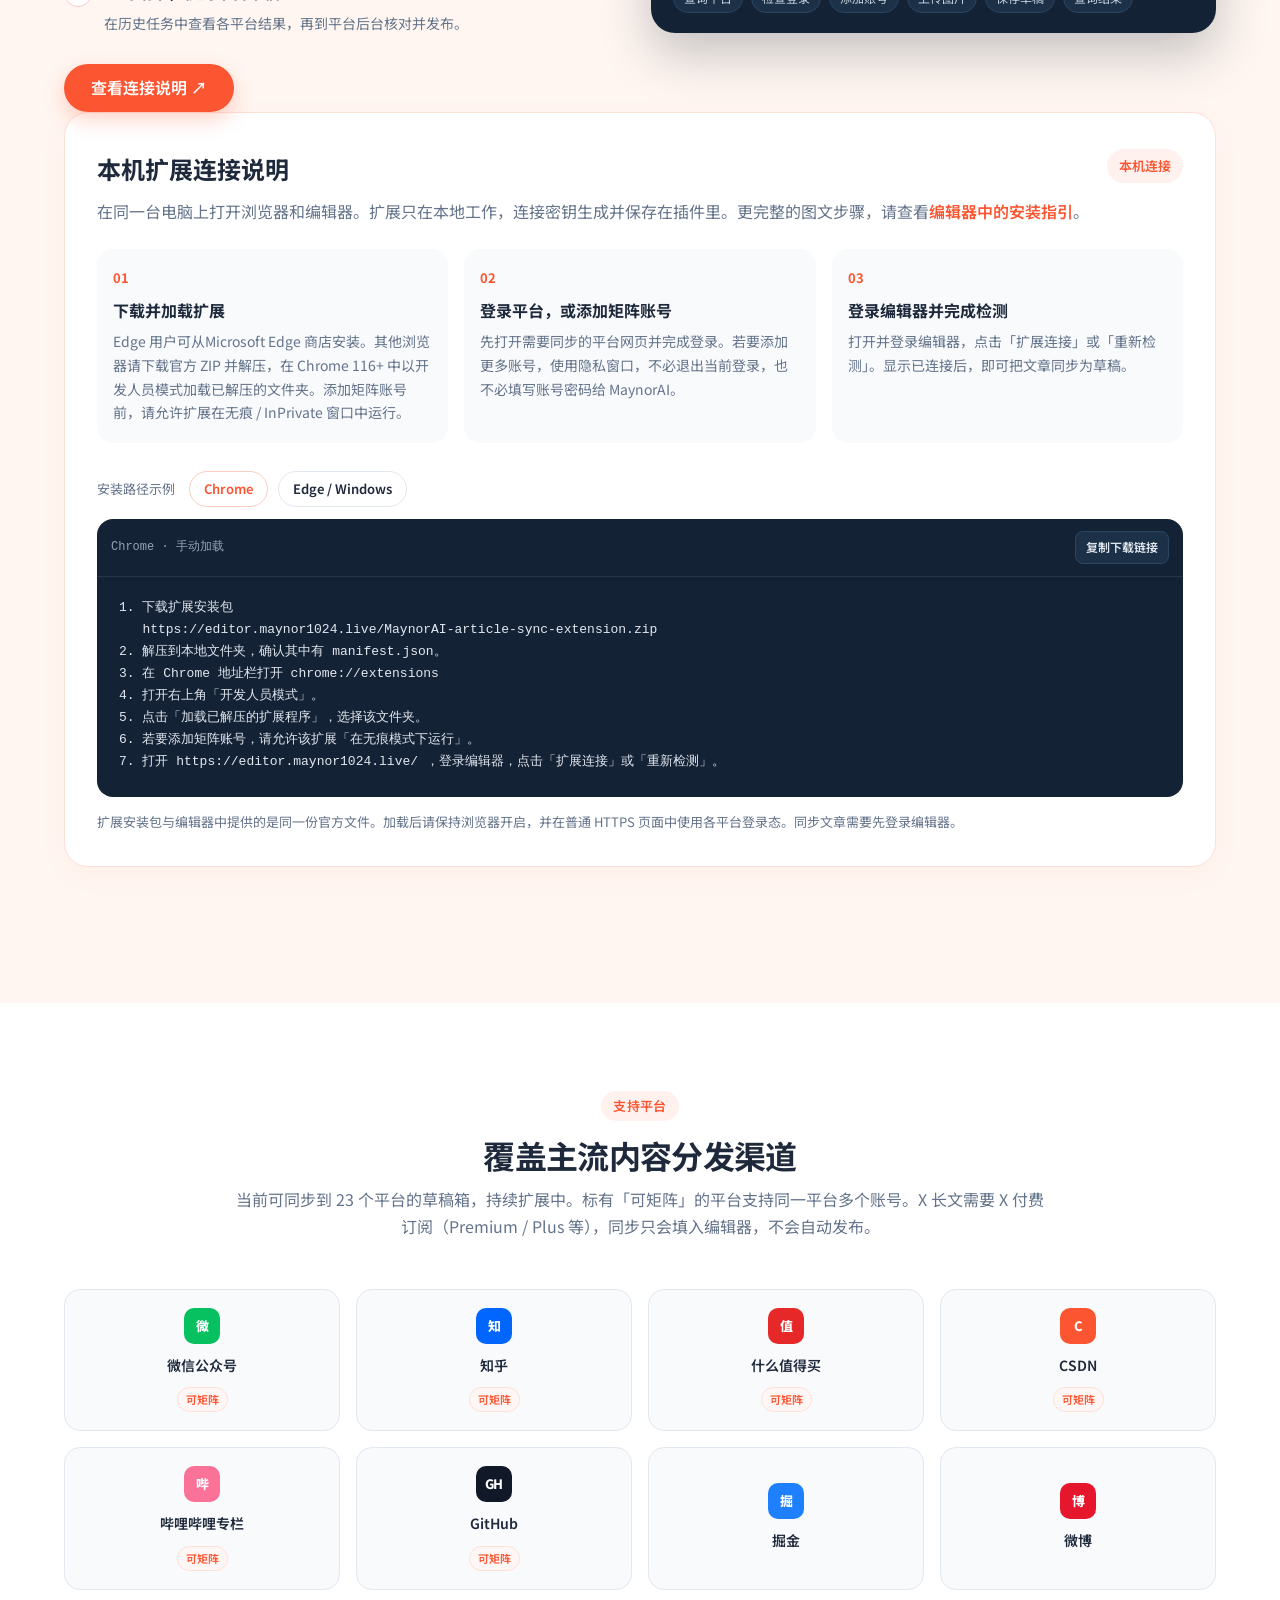
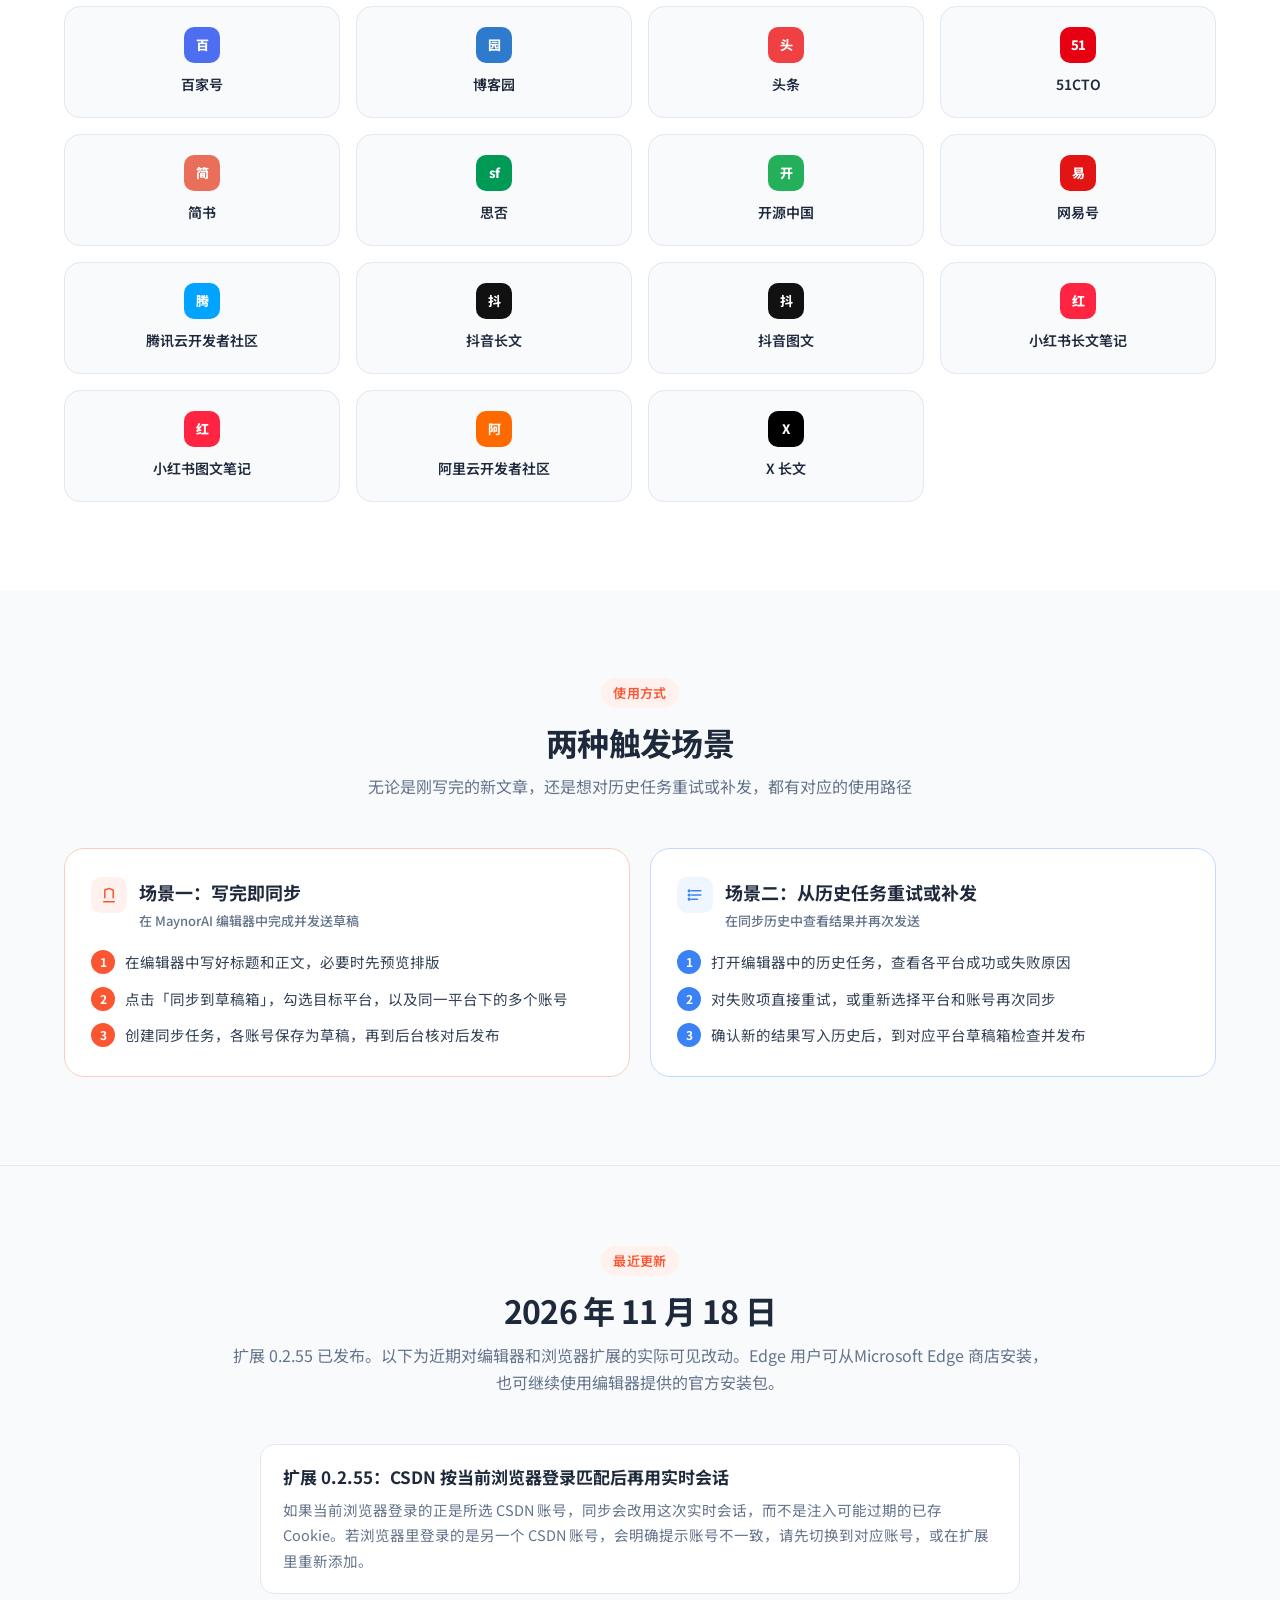
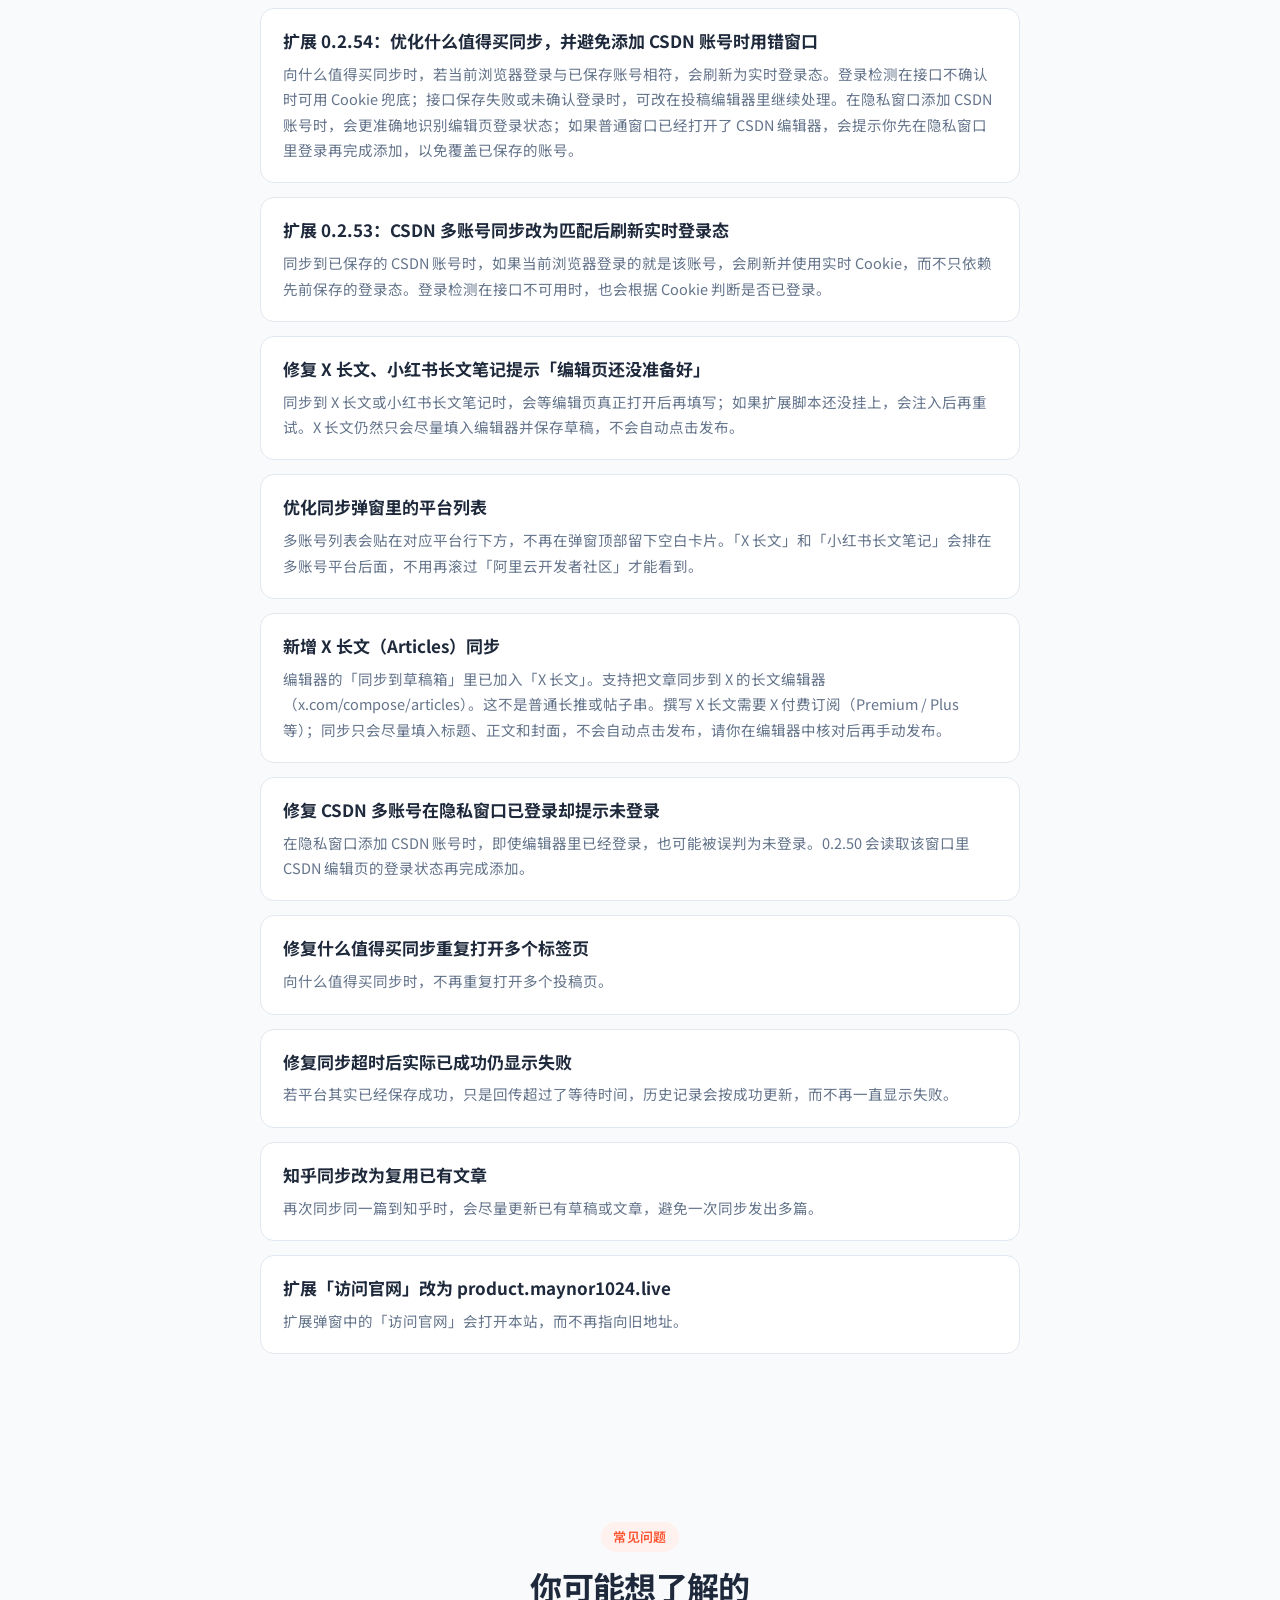
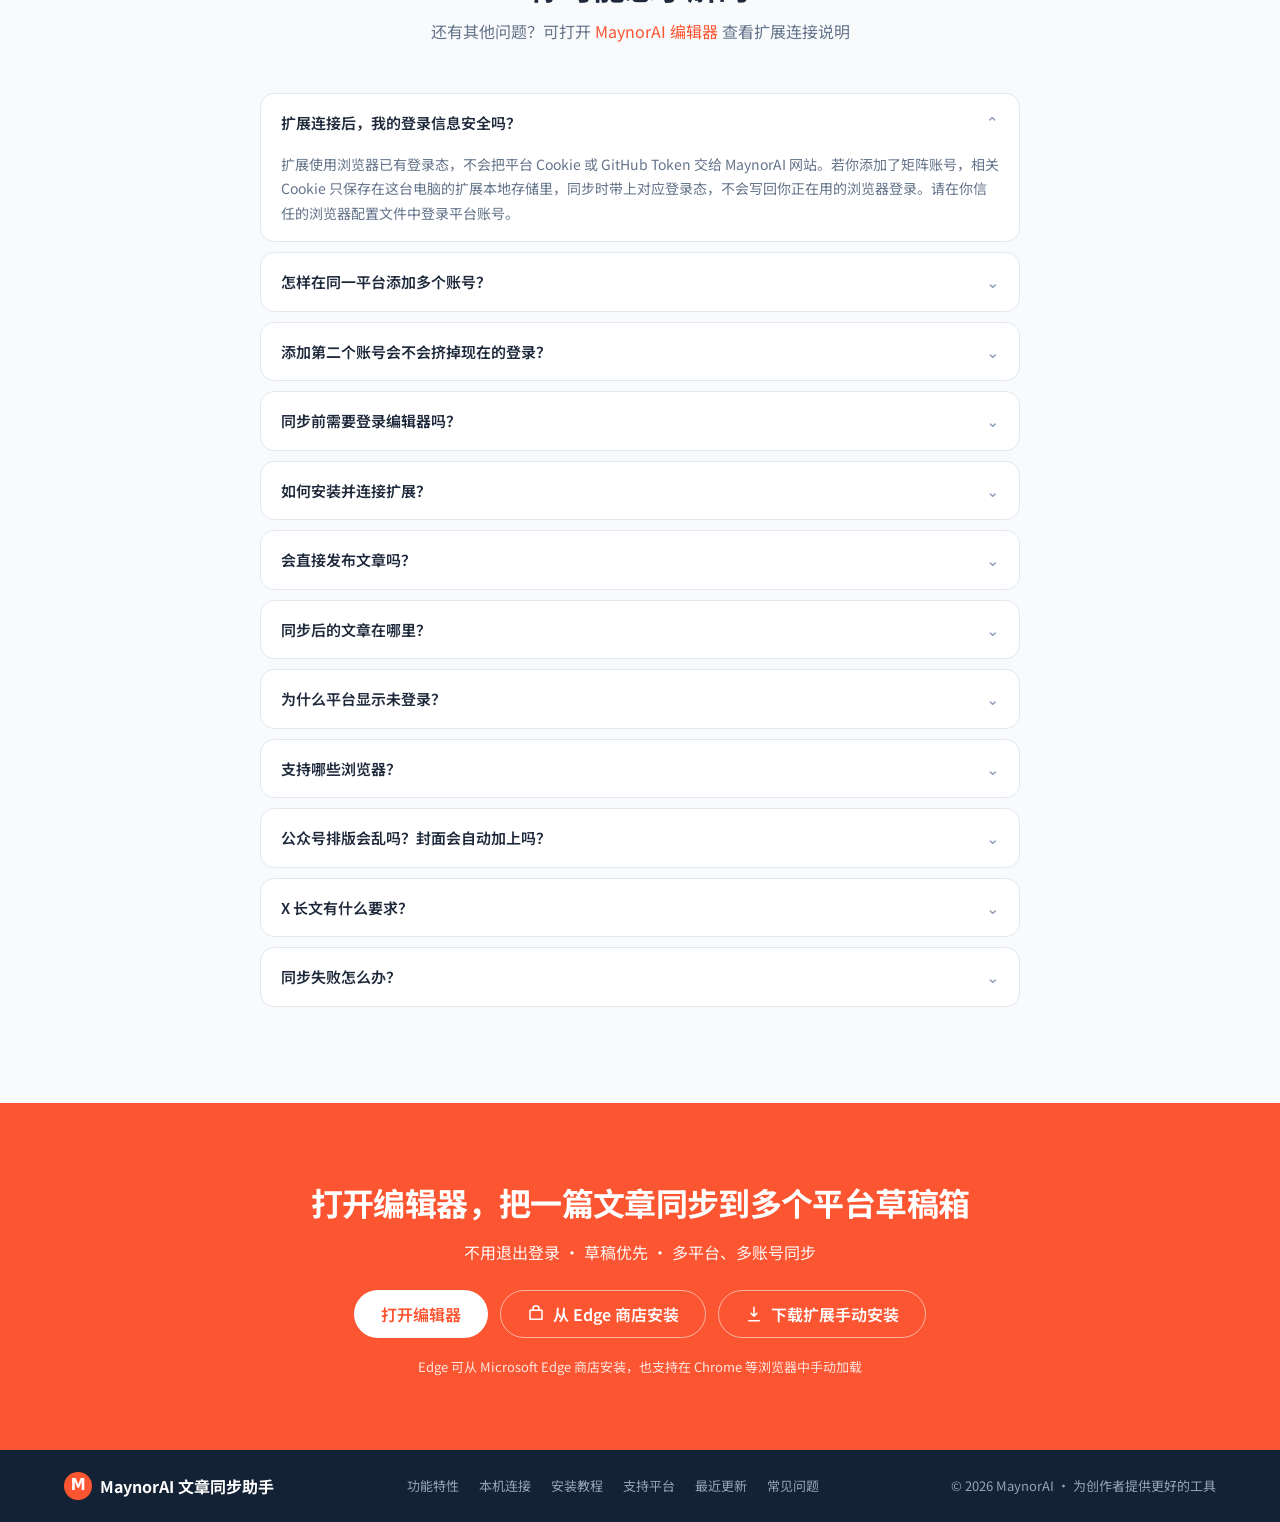
==== commit fcf42703: "Update product promises and changelog for extension 0.2.55. Document verified 0.2.53-0.2.55 user-vis" ====
--- a/index.html
+++ b/index.html
@@ -3,8 +3,8 @@
 <head>
   <meta charset="UTF-8" />
   <meta name="viewport" content="width=device-width, initial-scale=1.0, viewport-fit=cover" />
-  <title>MaynorAI 文章同步助手 - 一篇文章发到整个矩阵</title>
-  <meta name="description" content="一篇文章，发到你的整个矩阵，不用退出登录。把内容同步为微信公众号、知乎、CSDN、哔哩哔哩、什么值得买、GitHub 等 23 个平台的草稿；同一平台可添加多个账号。默认不直接发布，账号和 Cookie 只留在这台电脑上。" />
+  <title>MaynorAI 文章同步助手 - 一篇文章同步到多个平台草稿箱</title>
+  <meta name="description" content="把一篇文章同步到微信公众号、知乎、CSDN、哔哩哔哩、什么值得买、GitHub 等 23 个平台的草稿箱，不用退出登录。默认只创建或更新草稿；若在编辑器打开「同步后直接发布」，才会尝试发布。X 长文仍不会自动发布。账号和 Cookie 只留在这台电脑上。" />
   <link rel="canonical" href="https://product.maynor1024.live/" />
   <link rel="icon" href="assets/favicon.ico" sizes="any" />
   <link rel="icon" type="image/png" href="assets/favicon-32.png" sizes="32x32" />
@@ -51,10 +51,10 @@
       <div class="wrap">
         <div class="eyebrow hero-eyebrow">专为 OPC｜一人公司打造 · 浏览器扩展</div>
         <h1>
-          <span class="line">一篇文章，发到你的整个矩阵</span>
+          <span class="line">一篇文章，同步到你的整个矩阵</span>
           <span class="accent">不用退出登录</span>
         </h1>
-        <p class="hero-lead">在 MaynorAI 编辑器写好一篇，就能同步到 23 个平台的草稿箱。<span class="nowrap">微信公众号</span>、<span class="nowrap">知乎</span>、<span class="nowrap">CSDN</span>、<span class="nowrap">哔哩哔哩</span>、<span class="nowrap">什么值得买</span>和 <span class="nowrap">GitHub</span> 还支持同一平台多个账号，不必退出当前登录。默认只存草稿，账号和 Cookie 留在这台电脑上。</p>
+        <p class="hero-lead">在 MaynorAI 编辑器写好一篇，就能同步到 23 个平台的草稿箱。<span class="nowrap">微信公众号</span>、<span class="nowrap">知乎</span>、<span class="nowrap">CSDN</span>、<span class="nowrap">哔哩哔哩</span>、<span class="nowrap">什么值得买</span>和 <span class="nowrap">GitHub</span> 还支持同一平台多个账号，不必退出当前登录。默认只存草稿；若需要，也可在编辑器打开「同步后直接发布」。账号和 Cookie 留在这台电脑上。</p>
         <a class="hero-link" href="#mcp">了解本机扩展如何连接 →</a>
         <div class="hero-actions">
           <a class="btn btn-primary" href="https://editor.maynor1024.live/">打开编辑器</a>
@@ -70,7 +70,7 @@
         <div class="hero-stats" aria-label="产品数据">
           <div><b>23</b><span>同步平台</span></div>
           <div><b>可矩阵</b><span>同平台多账号</span></div>
-          <div><b>草稿优先</b><span>从不直接发布</span></div>
+          <div><b>草稿优先</b><span>默认不直接发布</span></div>
         </div>
         <div class="hero-mock" aria-hidden="true">
           <div class="browser">
@@ -80,7 +80,7 @@
             </div>
             <div class="browser-body">
               <div class="article">
-                <h3>一篇文章，发到你的整个矩阵</h3>
+                <h3>一篇文章，同步到你的整个矩阵</h3>
                 <p>MaynorAI 文章同步助手帮你把同一篇文章写入多个平台、多个账号的草稿箱。主号可以继续登录，再用隐私窗口添加矩阵号，不必先退出。</p>
                 <p><strong>核心能力：</strong></p>
                 <ol>
@@ -180,7 +180,7 @@
               <svg viewBox="0 0 24 24" fill="none" stroke="currentColor" stroke-width="1.8"><circle cx="12" cy="8" r="3"/><path d="M6 19c1.2-3 3.2-4.5 6-4.5S16.8 16 18 19" stroke-linecap="round"/></svg>
             </div>
             <h3>先存草稿，核对后发布</h3>
-            <p>默认只创建或更新草稿，不会直接发布。请到各平台后台检查标题、排版和图片，确认无误后再发布。</p>
+            <p>默认只创建或更新草稿，不会直接发布。若打开编辑器里的「同步后直接发布」，才会尝试发布；X 长文即使打开该开关，也只会尽量填入编辑器并保存草稿，不会自动点击发布。请到各平台后台检查标题、排版和图片后再发布。</p>
           </article>
         </div>
       </div>
@@ -379,9 +379,21 @@
         <div class="section-head">
           <span class="eyebrow">最近更新</span>
           <h2>2026 年 11 月 18 日</h2>
-          <p>扩展 0.2.52 已发布。以下为近期对编辑器和浏览器扩展的实际可见改动。Edge 用户可从<a href="https://microsoftedge.microsoft.com/addons/detail/dmcofieibhiconcpflacmblnkpklhnho" target="_blank" rel="noopener noreferrer">Microsoft Edge 商店</a>安装，也可继续使用编辑器提供的官方安装包。</p>
+          <p>扩展 0.2.55 已发布。以下为近期对编辑器和浏览器扩展的实际可见改动。Edge 用户可从<a href="https://microsoftedge.microsoft.com/addons/detail/dmcofieibhiconcpflacmblnkpklhnho" target="_blank" rel="noopener noreferrer">Microsoft Edge 商店</a>安装，也可继续使用编辑器提供的官方安装包。</p>
         </div>
         <ol class="updates-list">
+          <li>
+            <h3>扩展 0.2.55：CSDN 按当前浏览器登录匹配后再用实时会话</h3>
+            <p>如果当前浏览器登录的正是所选 CSDN 账号，同步会改用这次实时会话，而不是注入可能过期的已存 Cookie。若浏览器里登录的是另一个 CSDN 账号，会明确提示账号不一致，请先切换到对应账号，或在扩展里重新添加。</p>
+          </li>
+          <li>
+            <h3>扩展 0.2.54：优化什么值得买同步，并避免添加 CSDN 账号时用错窗口</h3>
+            <p>向什么值得买同步时，若当前浏览器登录与已保存账号相符，会刷新为实时登录态。登录检测在接口不确认时可用 Cookie 兜底；接口保存失败或未确认登录时，可改在投稿编辑器里继续处理。在隐私窗口添加 CSDN 账号时，会更准确地识别编辑页登录状态；如果普通窗口已经打开了 CSDN 编辑器，会提示你先在隐私窗口里登录再完成添加，以免覆盖已保存的账号。</p>
+          </li>
+          <li>
+            <h3>扩展 0.2.53：CSDN 多账号同步改为匹配后刷新实时登录态</h3>
+            <p>同步到已保存的 CSDN 账号时，如果当前浏览器登录的就是该账号，会刷新并使用实时 Cookie，而不只依赖先前保存的登录态。登录检测在接口不可用时，也会根据 Cookie 判断是否已登录。</p>
+          </li>
           <li>
             <h3>修复 X 长文、小红书长文笔记提示「编辑页还没准备好」</h3>
             <p>同步到 X 长文或小红书长文笔记时，会等编辑页真正打开后再填写；如果扩展脚本还没挂上，会注入后再重试。X 长文仍然只会尽量填入编辑器并保存草稿，不会自动点击发布。</p>
@@ -448,7 +460,7 @@
           </article>
           <article class="faq-item">
             <button type="button" aria-expanded="false">会直接发布文章吗？<span class="chev">⌄</span></button>
-            <div class="answer">不会。同步只会创建或更新目标平台的草稿，不会直接发布。X 长文同样不会自动点击发布，只会尽量填入编辑器，由你核对后手动发布。保存完成后，请到各平台后台核对标题、排版和图片，再由你手动发布。</div>
+            <div class="answer">默认不会。同步只会创建或更新各平台草稿。若你在编辑器打开「同步后直接发布」，扩展会在草稿保存成功后尝试公开发布（发布通常无法撤销）。X 长文即使打开该开关，也只会尽量填入编辑器并保存草稿，不会自动点击发布，需由你核对后手动发布。保存完成后，请到各平台后台核对标题、排版和图片。</div>
           </article>
           <article class="faq-item">
             <button type="button" aria-expanded="false">同步后的文章在哪里？<span class="chev">⌄</span></button>
@@ -480,7 +492,7 @@
 
     <section class="cta-band">
       <div class="wrap">
-        <h2>打开编辑器，把一篇文章发到整个矩阵</h2>
+        <h2>打开编辑器，把一篇文章同步到多个平台草稿箱</h2>
         <p class="sub">不用退出登录 · 草稿优先 · 多平台、多账号同步</p>
         <div class="hero-actions">
           <a class="btn btn-on-brand" href="https://editor.maynor1024.live/">打开编辑器</a>
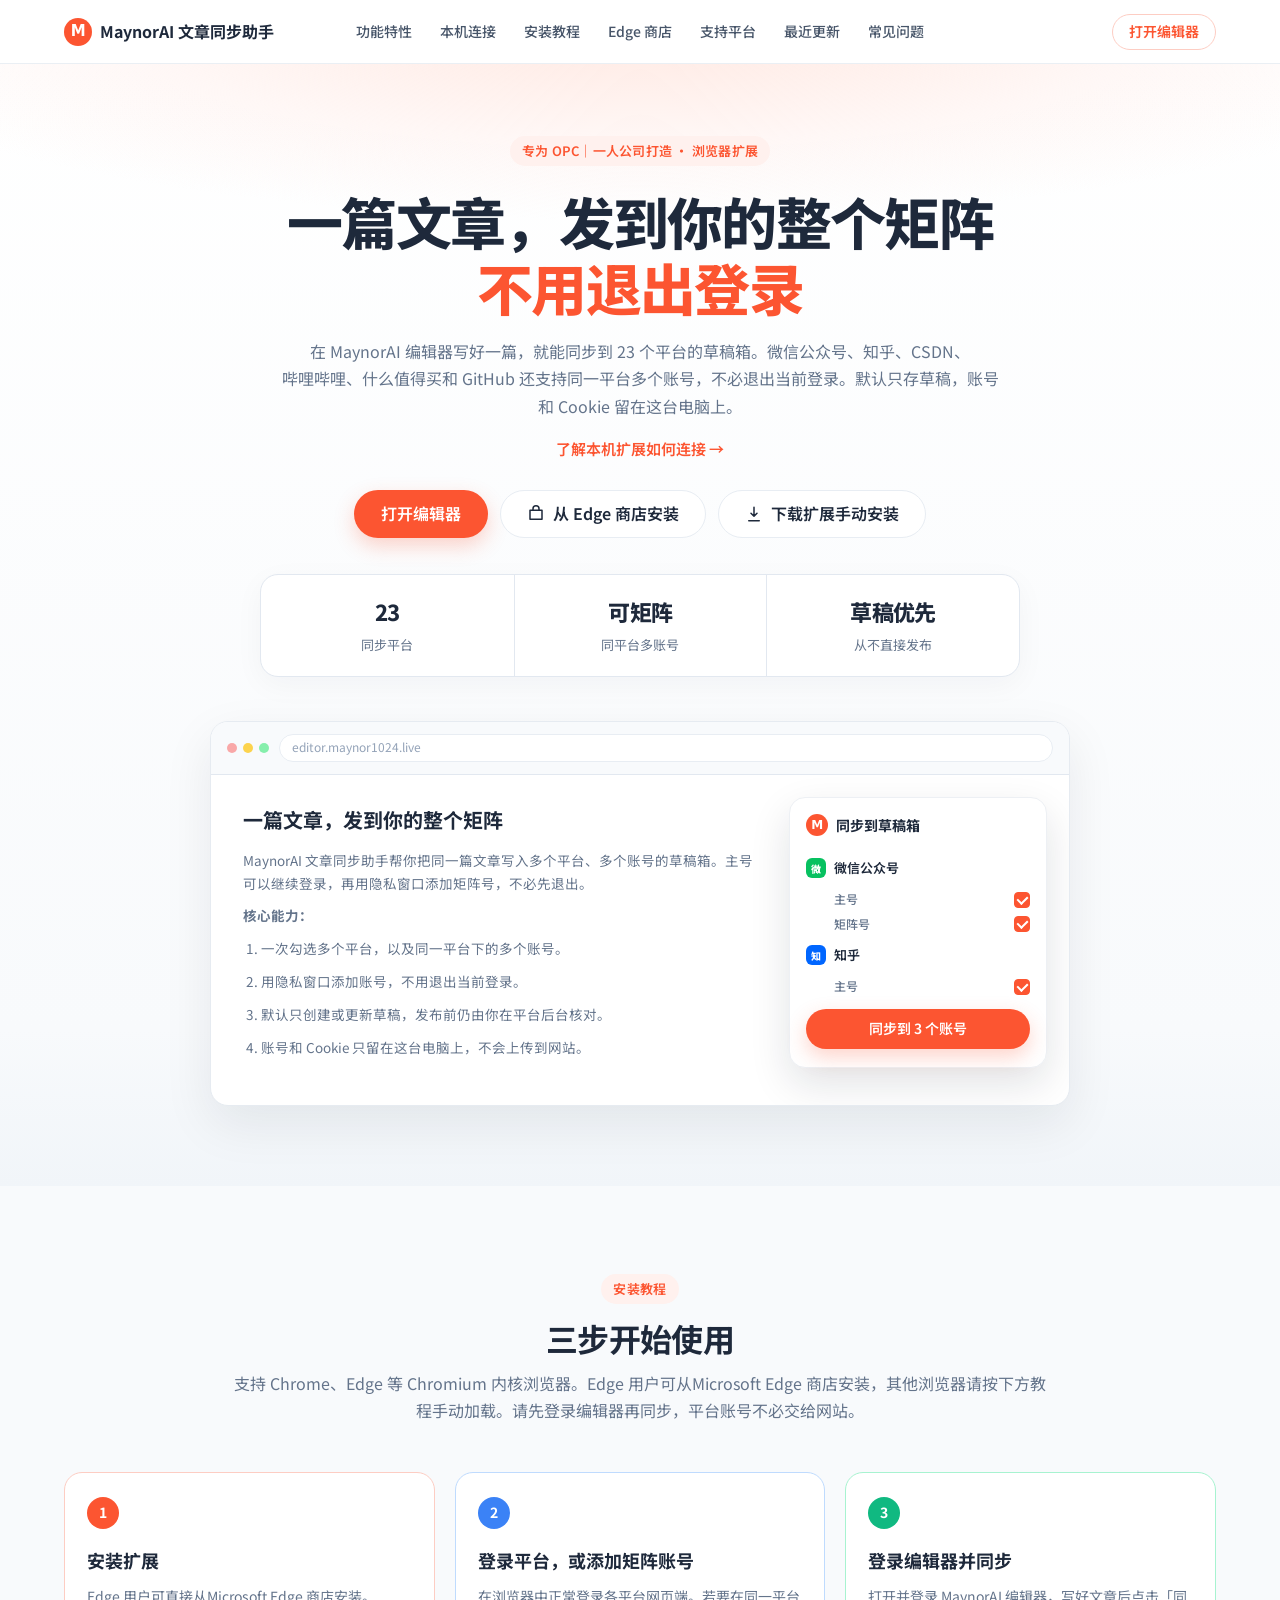
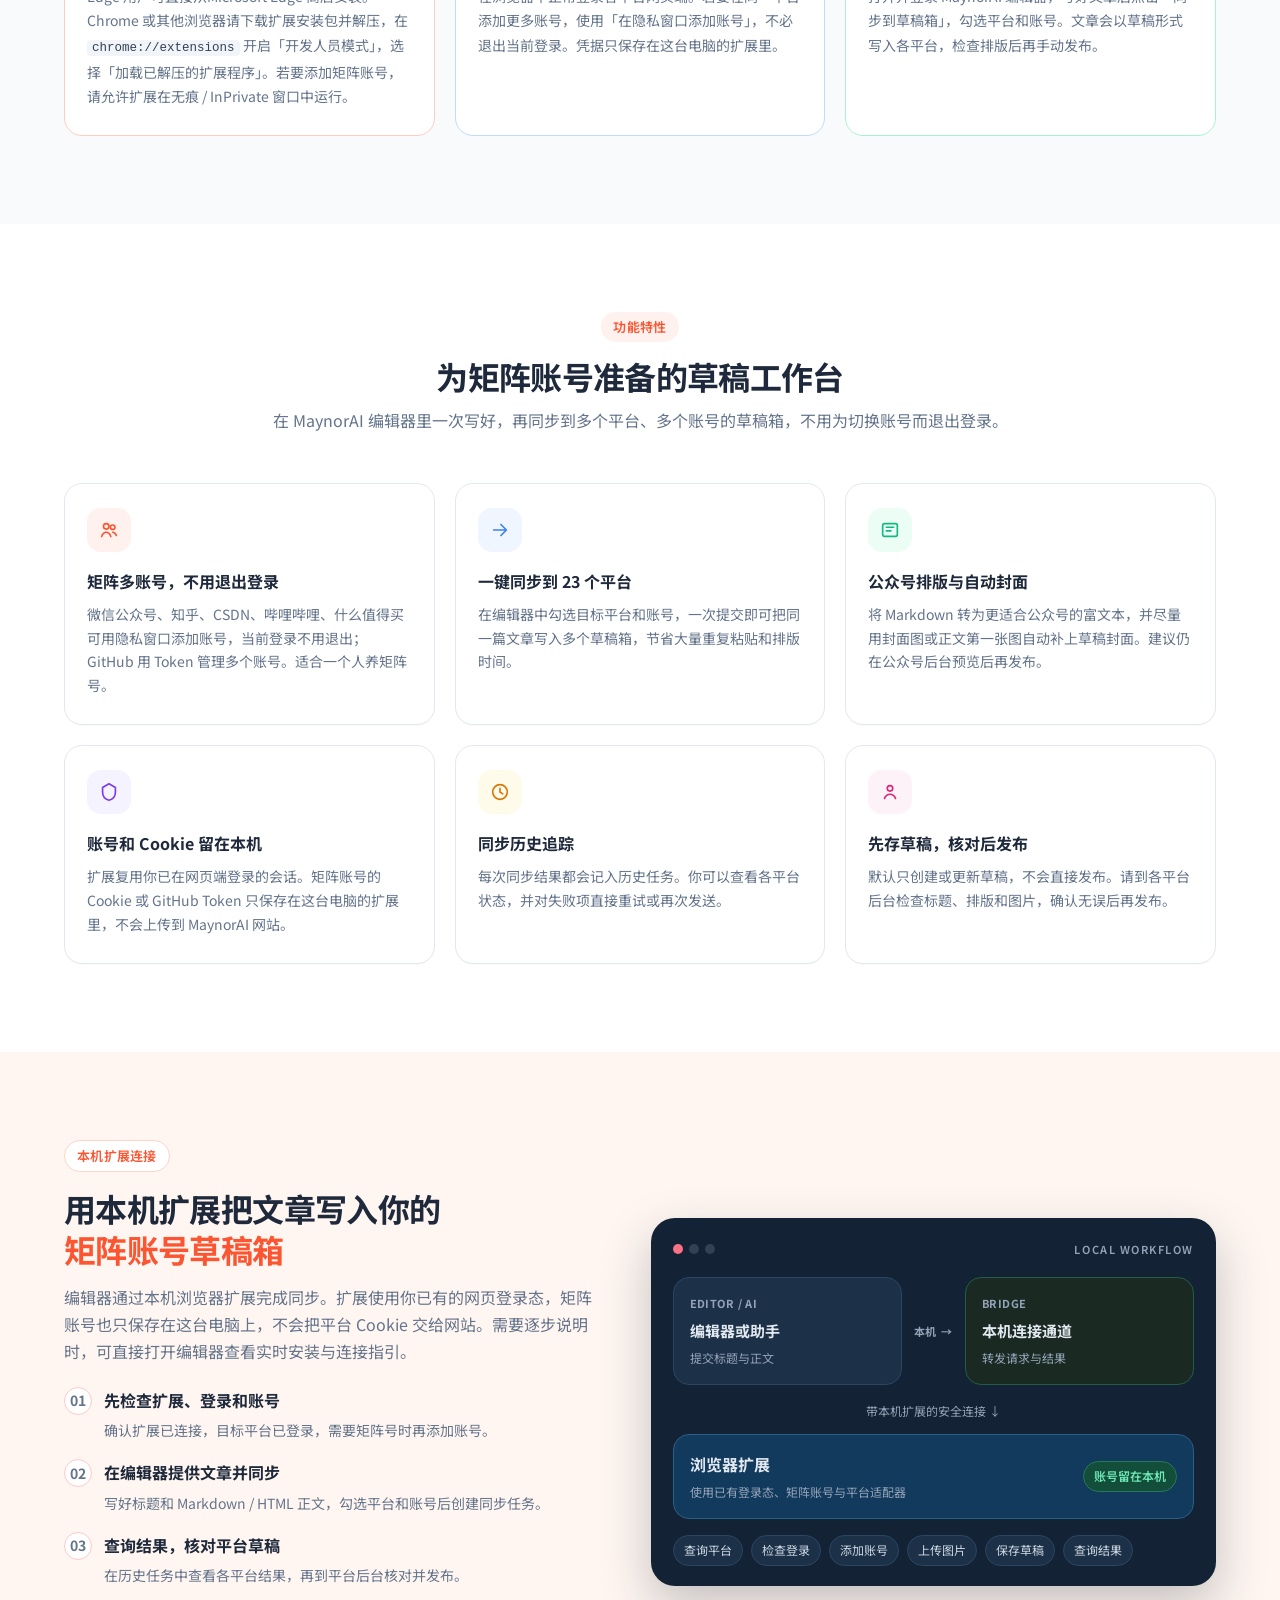
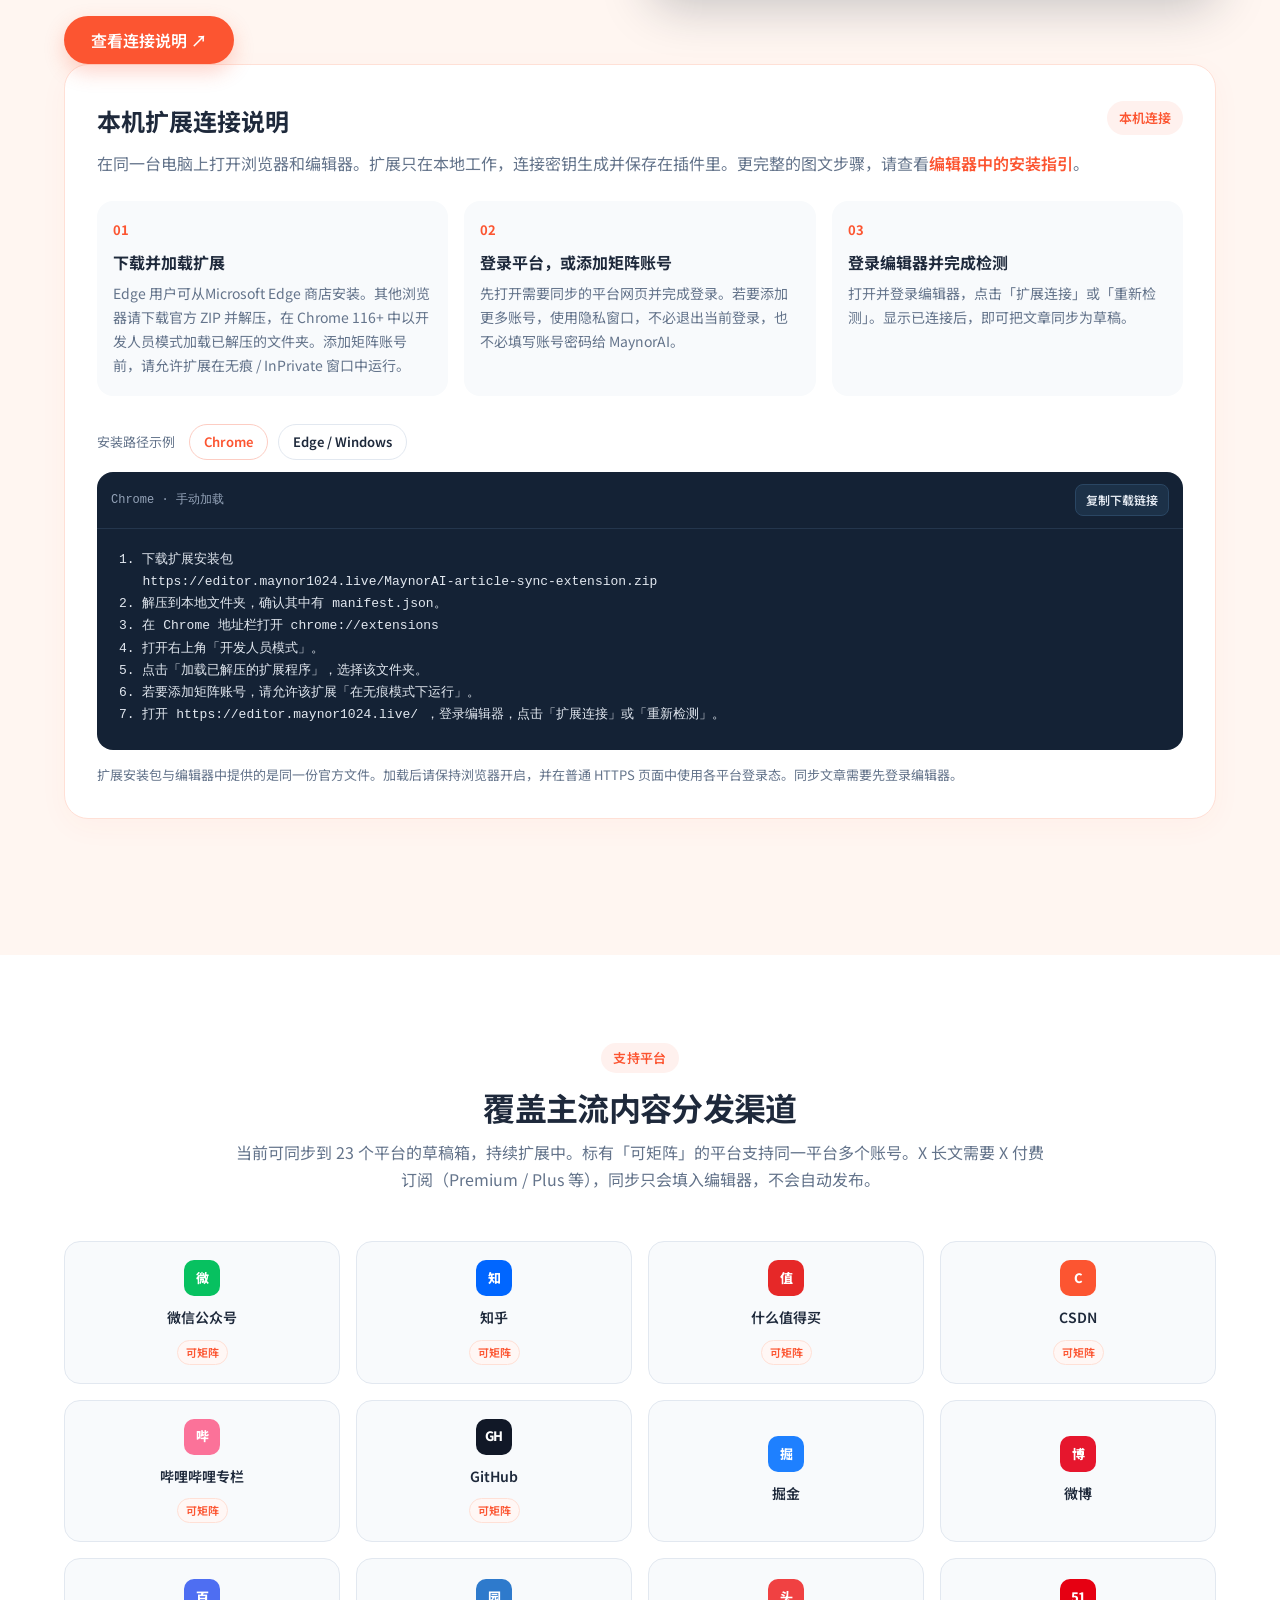
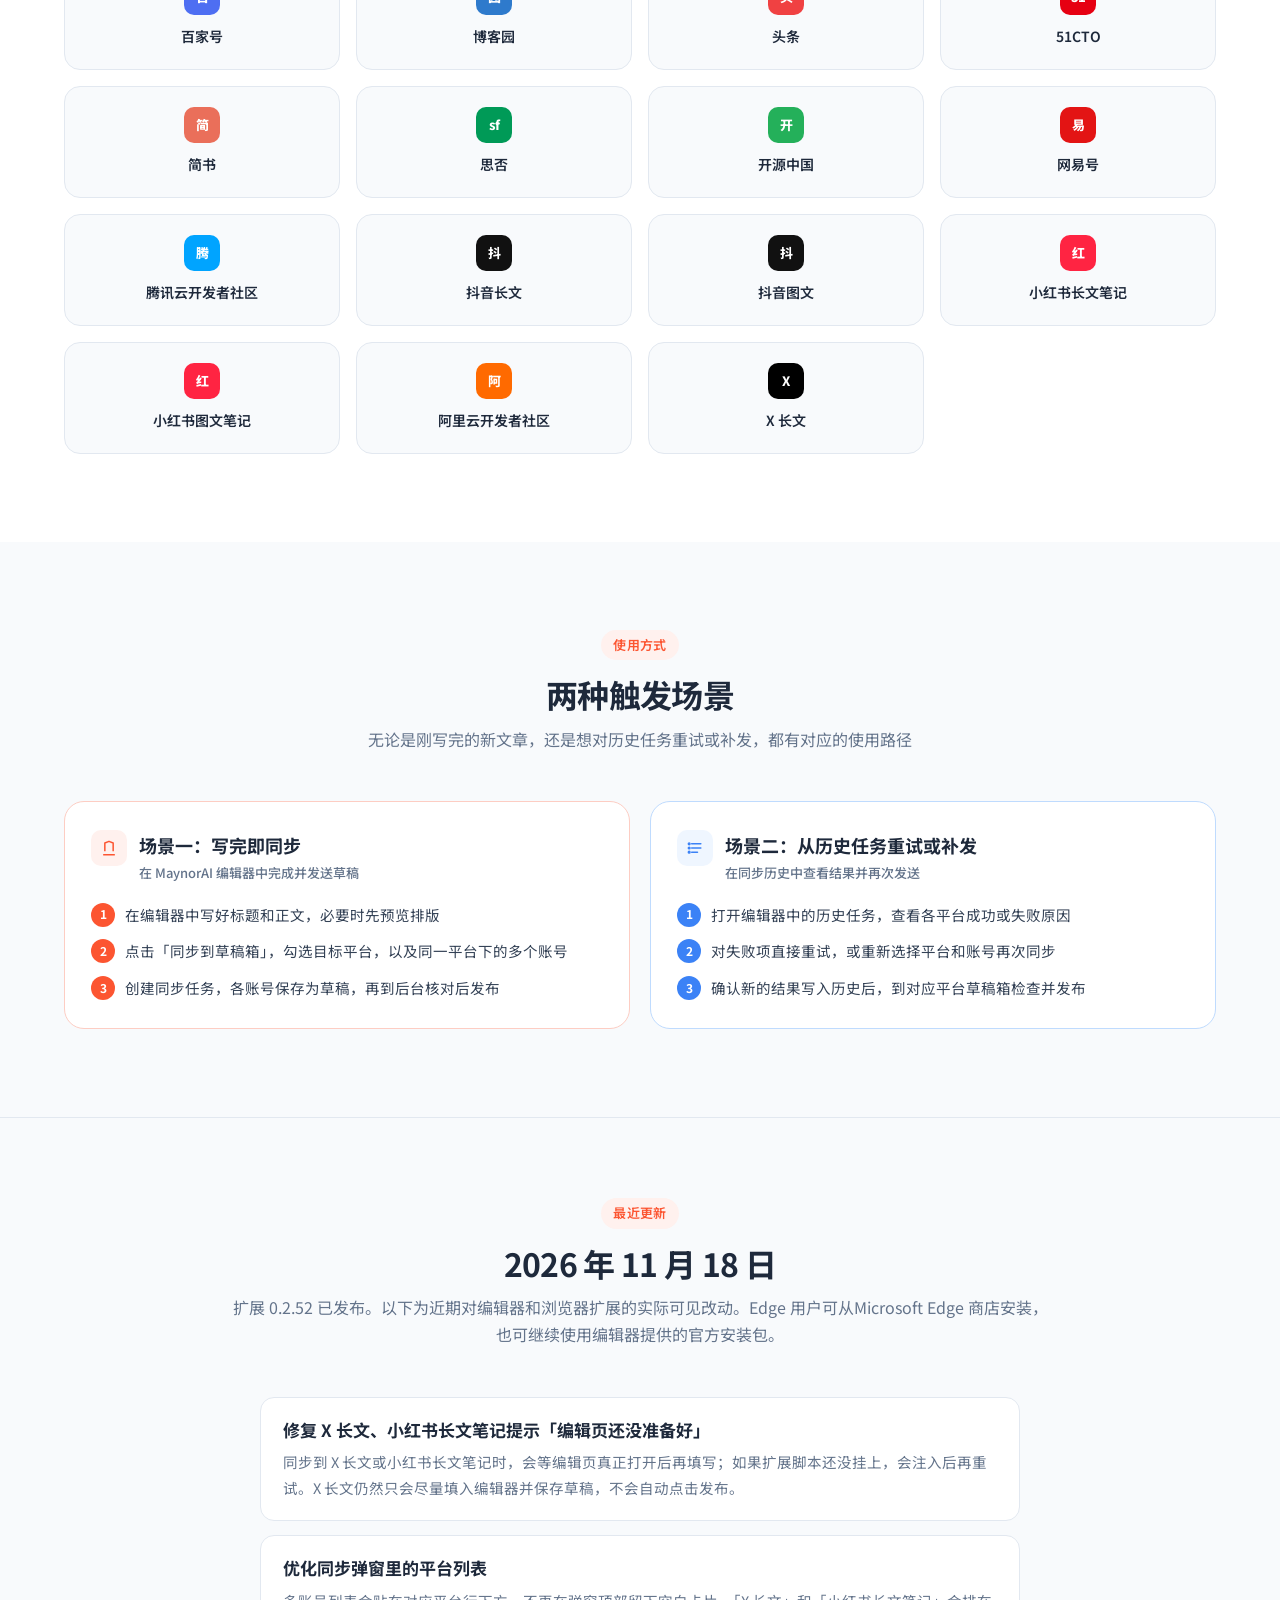
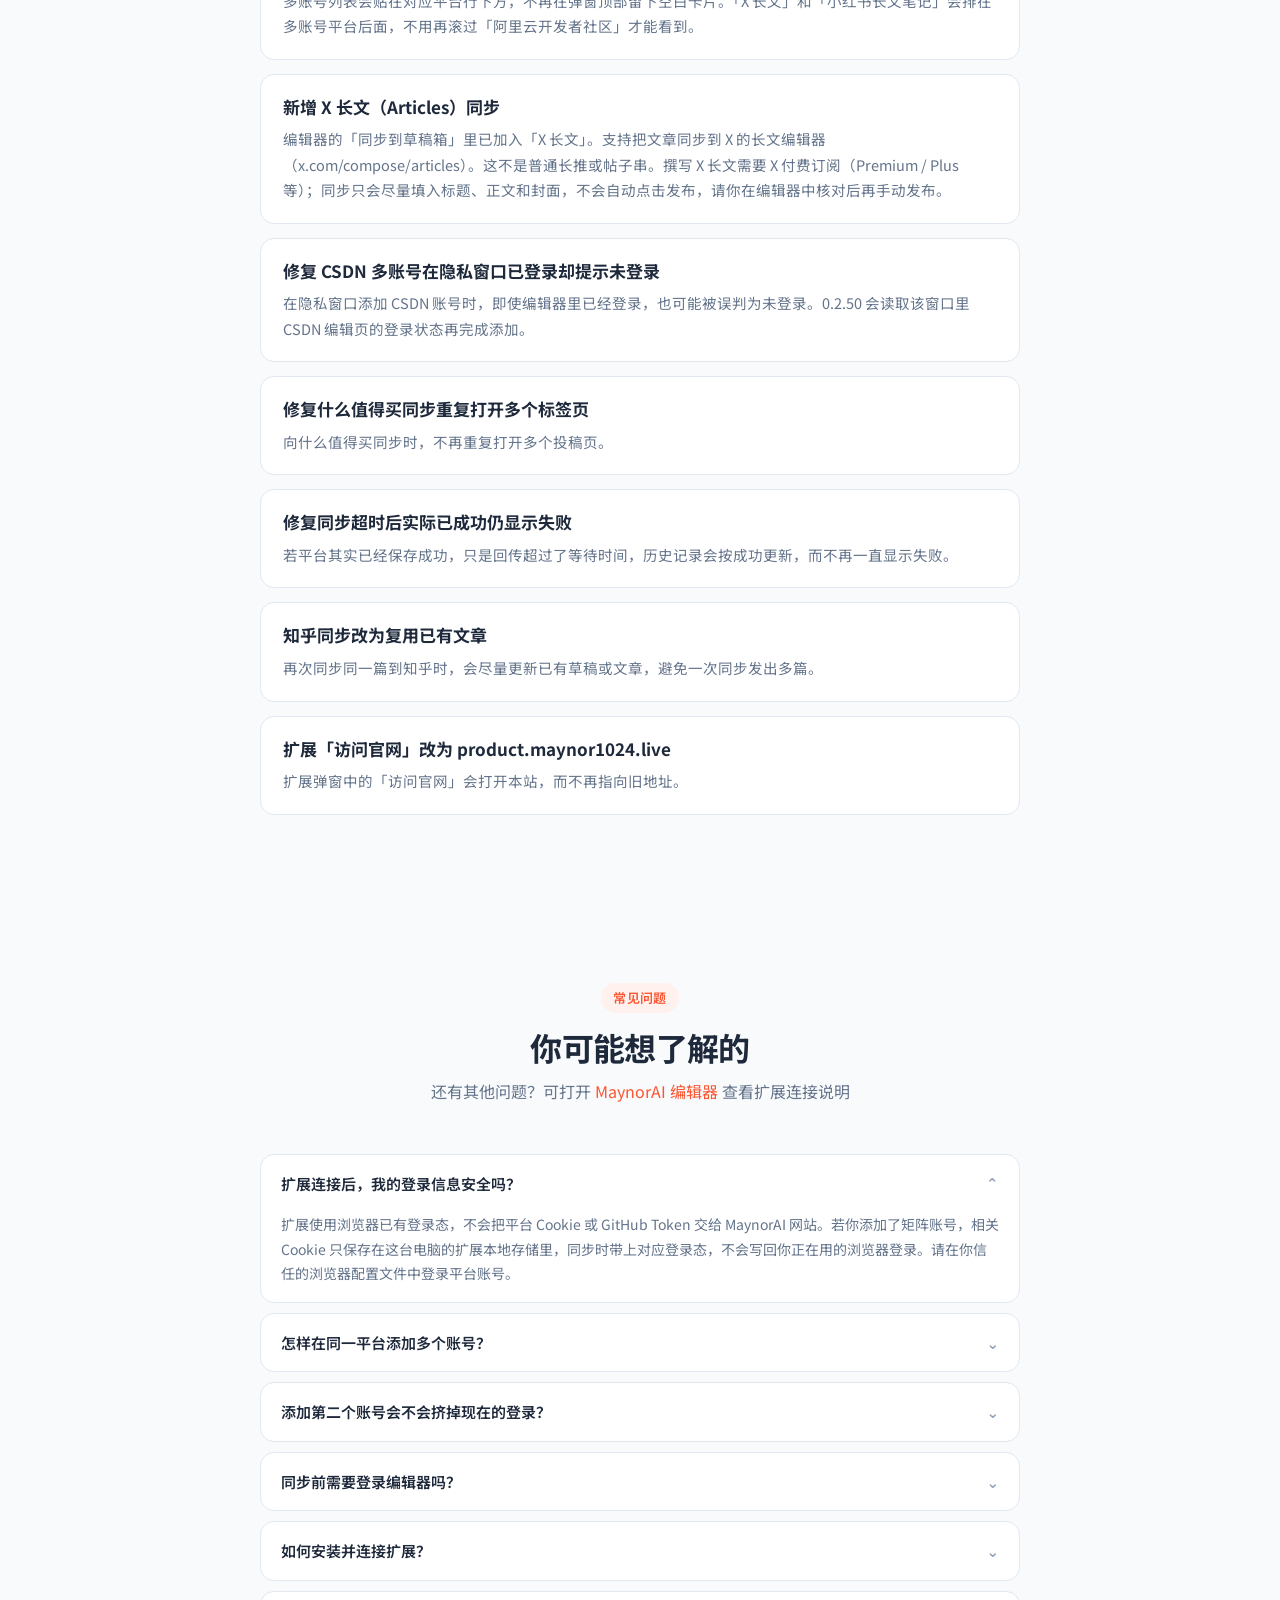
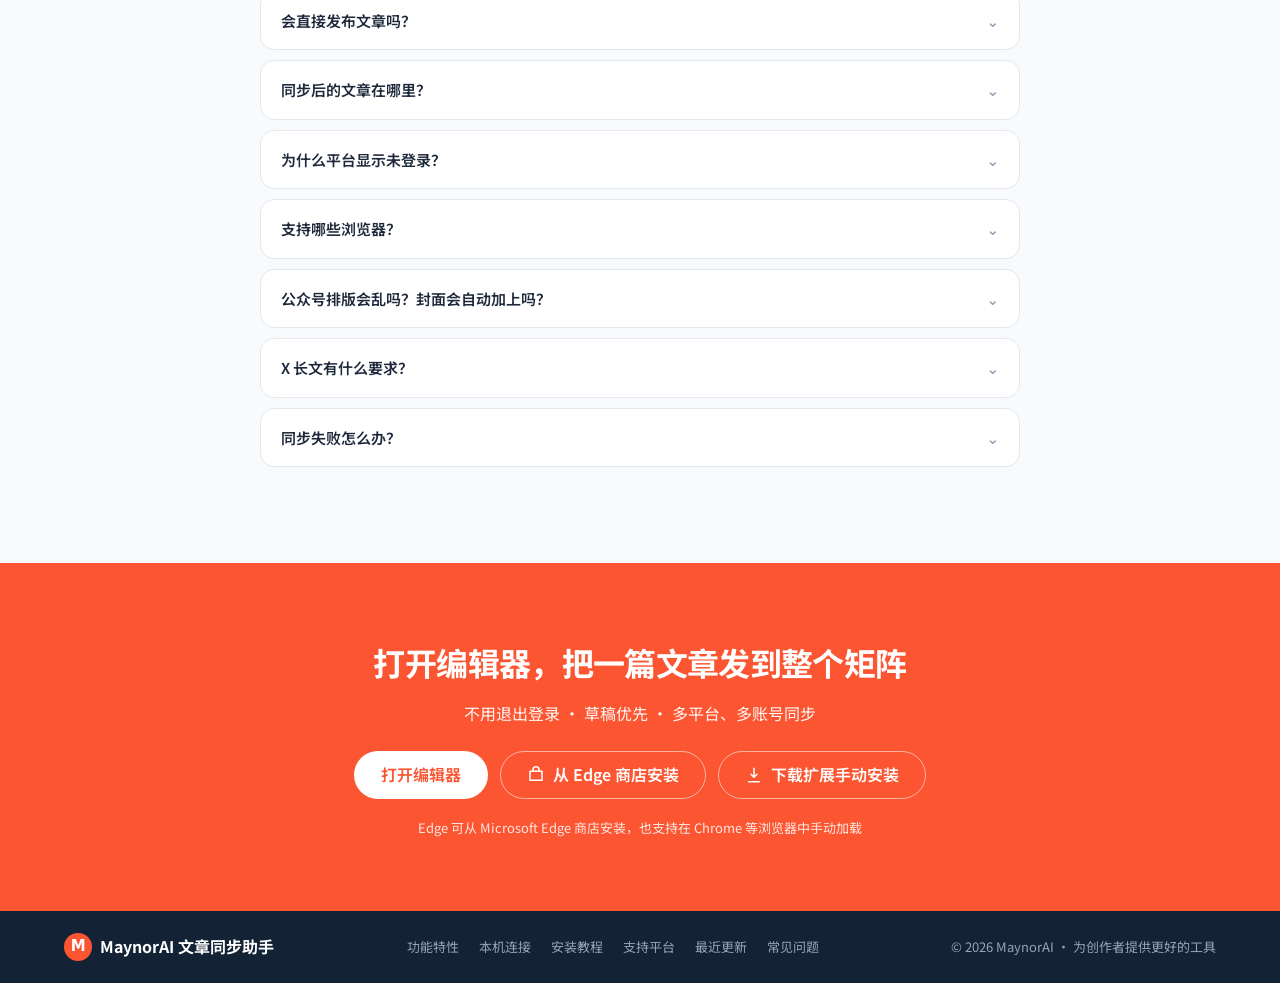
==== commit e6dfa6f6: "Revert "Update product promises and changelog for extension 0.2.55." This reverts commit fcf42703435" ====
--- a/index.html
+++ b/index.html
@@ -3,8 +3,8 @@
 <head>
   <meta charset="UTF-8" />
   <meta name="viewport" content="width=device-width, initial-scale=1.0, viewport-fit=cover" />
-  <title>MaynorAI 文章同步助手 - 一篇文章同步到多个平台草稿箱</title>
-  <meta name="description" content="把一篇文章同步到微信公众号、知乎、CSDN、哔哩哔哩、什么值得买、GitHub 等 23 个平台的草稿箱，不用退出登录。默认只创建或更新草稿；若在编辑器打开「同步后直接发布」，才会尝试发布。X 长文仍不会自动发布。账号和 Cookie 只留在这台电脑上。" />
+  <title>MaynorAI 文章同步助手 - 一篇文章发到整个矩阵</title>
+  <meta name="description" content="一篇文章，发到你的整个矩阵，不用退出登录。把内容同步为微信公众号、知乎、CSDN、哔哩哔哩、什么值得买、GitHub 等 23 个平台的草稿；同一平台可添加多个账号。默认不直接发布，账号和 Cookie 只留在这台电脑上。" />
   <link rel="canonical" href="https://product.maynor1024.live/" />
   <link rel="icon" href="assets/favicon.ico" sizes="any" />
   <link rel="icon" type="image/png" href="assets/favicon-32.png" sizes="32x32" />
@@ -51,10 +51,10 @@
       <div class="wrap">
         <div class="eyebrow hero-eyebrow">专为 OPC｜一人公司打造 · 浏览器扩展</div>
         <h1>
-          <span class="line">一篇文章，同步到你的整个矩阵</span>
+          <span class="line">一篇文章，发到你的整个矩阵</span>
           <span class="accent">不用退出登录</span>
         </h1>
-        <p class="hero-lead">在 MaynorAI 编辑器写好一篇，就能同步到 23 个平台的草稿箱。<span class="nowrap">微信公众号</span>、<span class="nowrap">知乎</span>、<span class="nowrap">CSDN</span>、<span class="nowrap">哔哩哔哩</span>、<span class="nowrap">什么值得买</span>和 <span class="nowrap">GitHub</span> 还支持同一平台多个账号，不必退出当前登录。默认只存草稿；若需要，也可在编辑器打开「同步后直接发布」。账号和 Cookie 留在这台电脑上。</p>
+        <p class="hero-lead">在 MaynorAI 编辑器写好一篇，就能同步到 23 个平台的草稿箱。<span class="nowrap">微信公众号</span>、<span class="nowrap">知乎</span>、<span class="nowrap">CSDN</span>、<span class="nowrap">哔哩哔哩</span>、<span class="nowrap">什么值得买</span>和 <span class="nowrap">GitHub</span> 还支持同一平台多个账号，不必退出当前登录。默认只存草稿，账号和 Cookie 留在这台电脑上。</p>
         <a class="hero-link" href="#mcp">了解本机扩展如何连接 →</a>
         <div class="hero-actions">
           <a class="btn btn-primary" href="https://editor.maynor1024.live/">打开编辑器</a>
@@ -70,7 +70,7 @@
         <div class="hero-stats" aria-label="产品数据">
           <div><b>23</b><span>同步平台</span></div>
           <div><b>可矩阵</b><span>同平台多账号</span></div>
-          <div><b>草稿优先</b><span>默认不直接发布</span></div>
+          <div><b>草稿优先</b><span>从不直接发布</span></div>
         </div>
         <div class="hero-mock" aria-hidden="true">
           <div class="browser">
@@ -80,7 +80,7 @@
             </div>
             <div class="browser-body">
               <div class="article">
-                <h3>一篇文章，同步到你的整个矩阵</h3>
+                <h3>一篇文章，发到你的整个矩阵</h3>
                 <p>MaynorAI 文章同步助手帮你把同一篇文章写入多个平台、多个账号的草稿箱。主号可以继续登录，再用隐私窗口添加矩阵号，不必先退出。</p>
                 <p><strong>核心能力：</strong></p>
                 <ol>
@@ -180,7 +180,7 @@
               <svg viewBox="0 0 24 24" fill="none" stroke="currentColor" stroke-width="1.8"><circle cx="12" cy="8" r="3"/><path d="M6 19c1.2-3 3.2-4.5 6-4.5S16.8 16 18 19" stroke-linecap="round"/></svg>
             </div>
             <h3>先存草稿，核对后发布</h3>
-            <p>默认只创建或更新草稿，不会直接发布。若打开编辑器里的「同步后直接发布」，才会尝试发布；X 长文即使打开该开关，也只会尽量填入编辑器并保存草稿，不会自动点击发布。请到各平台后台检查标题、排版和图片后再发布。</p>
+            <p>默认只创建或更新草稿，不会直接发布。请到各平台后台检查标题、排版和图片，确认无误后再发布。</p>
           </article>
         </div>
       </div>
@@ -379,21 +379,9 @@
         <div class="section-head">
           <span class="eyebrow">最近更新</span>
           <h2>2026 年 11 月 18 日</h2>
-          <p>扩展 0.2.55 已发布。以下为近期对编辑器和浏览器扩展的实际可见改动。Edge 用户可从<a href="https://microsoftedge.microsoft.com/addons/detail/dmcofieibhiconcpflacmblnkpklhnho" target="_blank" rel="noopener noreferrer">Microsoft Edge 商店</a>安装，也可继续使用编辑器提供的官方安装包。</p>
+          <p>扩展 0.2.52 已发布。以下为近期对编辑器和浏览器扩展的实际可见改动。Edge 用户可从<a href="https://microsoftedge.microsoft.com/addons/detail/dmcofieibhiconcpflacmblnkpklhnho" target="_blank" rel="noopener noreferrer">Microsoft Edge 商店</a>安装，也可继续使用编辑器提供的官方安装包。</p>
         </div>
         <ol class="updates-list">
-          <li>
-            <h3>扩展 0.2.55：CSDN 按当前浏览器登录匹配后再用实时会话</h3>
-            <p>如果当前浏览器登录的正是所选 CSDN 账号，同步会改用这次实时会话，而不是注入可能过期的已存 Cookie。若浏览器里登录的是另一个 CSDN 账号，会明确提示账号不一致，请先切换到对应账号，或在扩展里重新添加。</p>
-          </li>
-          <li>
-            <h3>扩展 0.2.54：优化什么值得买同步，并避免添加 CSDN 账号时用错窗口</h3>
-            <p>向什么值得买同步时，若当前浏览器登录与已保存账号相符，会刷新为实时登录态。登录检测在接口不确认时可用 Cookie 兜底；接口保存失败或未确认登录时，可改在投稿编辑器里继续处理。在隐私窗口添加 CSDN 账号时，会更准确地识别编辑页登录状态；如果普通窗口已经打开了 CSDN 编辑器，会提示你先在隐私窗口里登录再完成添加，以免覆盖已保存的账号。</p>
-          </li>
-          <li>
-            <h3>扩展 0.2.53：CSDN 多账号同步改为匹配后刷新实时登录态</h3>
-            <p>同步到已保存的 CSDN 账号时，如果当前浏览器登录的就是该账号，会刷新并使用实时 Cookie，而不只依赖先前保存的登录态。登录检测在接口不可用时，也会根据 Cookie 判断是否已登录。</p>
-          </li>
           <li>
             <h3>修复 X 长文、小红书长文笔记提示「编辑页还没准备好」</h3>
             <p>同步到 X 长文或小红书长文笔记时，会等编辑页真正打开后再填写；如果扩展脚本还没挂上，会注入后再重试。X 长文仍然只会尽量填入编辑器并保存草稿，不会自动点击发布。</p>
@@ -460,7 +448,7 @@
           </article>
           <article class="faq-item">
             <button type="button" aria-expanded="false">会直接发布文章吗？<span class="chev">⌄</span></button>
-            <div class="answer">默认不会。同步只会创建或更新各平台草稿。若你在编辑器打开「同步后直接发布」，扩展会在草稿保存成功后尝试公开发布（发布通常无法撤销）。X 长文即使打开该开关，也只会尽量填入编辑器并保存草稿，不会自动点击发布，需由你核对后手动发布。保存完成后，请到各平台后台核对标题、排版和图片。</div>
+            <div class="answer">不会。同步只会创建或更新目标平台的草稿，不会直接发布。X 长文同样不会自动点击发布，只会尽量填入编辑器，由你核对后手动发布。保存完成后，请到各平台后台核对标题、排版和图片，再由你手动发布。</div>
           </article>
           <article class="faq-item">
             <button type="button" aria-expanded="false">同步后的文章在哪里？<span class="chev">⌄</span></button>
@@ -492,7 +480,7 @@
 
     <section class="cta-band">
       <div class="wrap">
-        <h2>打开编辑器，把一篇文章同步到多个平台草稿箱</h2>
+        <h2>打开编辑器，把一篇文章发到整个矩阵</h2>
         <p class="sub">不用退出登录 · 草稿优先 · 多平台、多账号同步</p>
         <div class="hero-actions">
           <a class="btn btn-on-brand" href="https://editor.maynor1024.live/">打开编辑器</a>
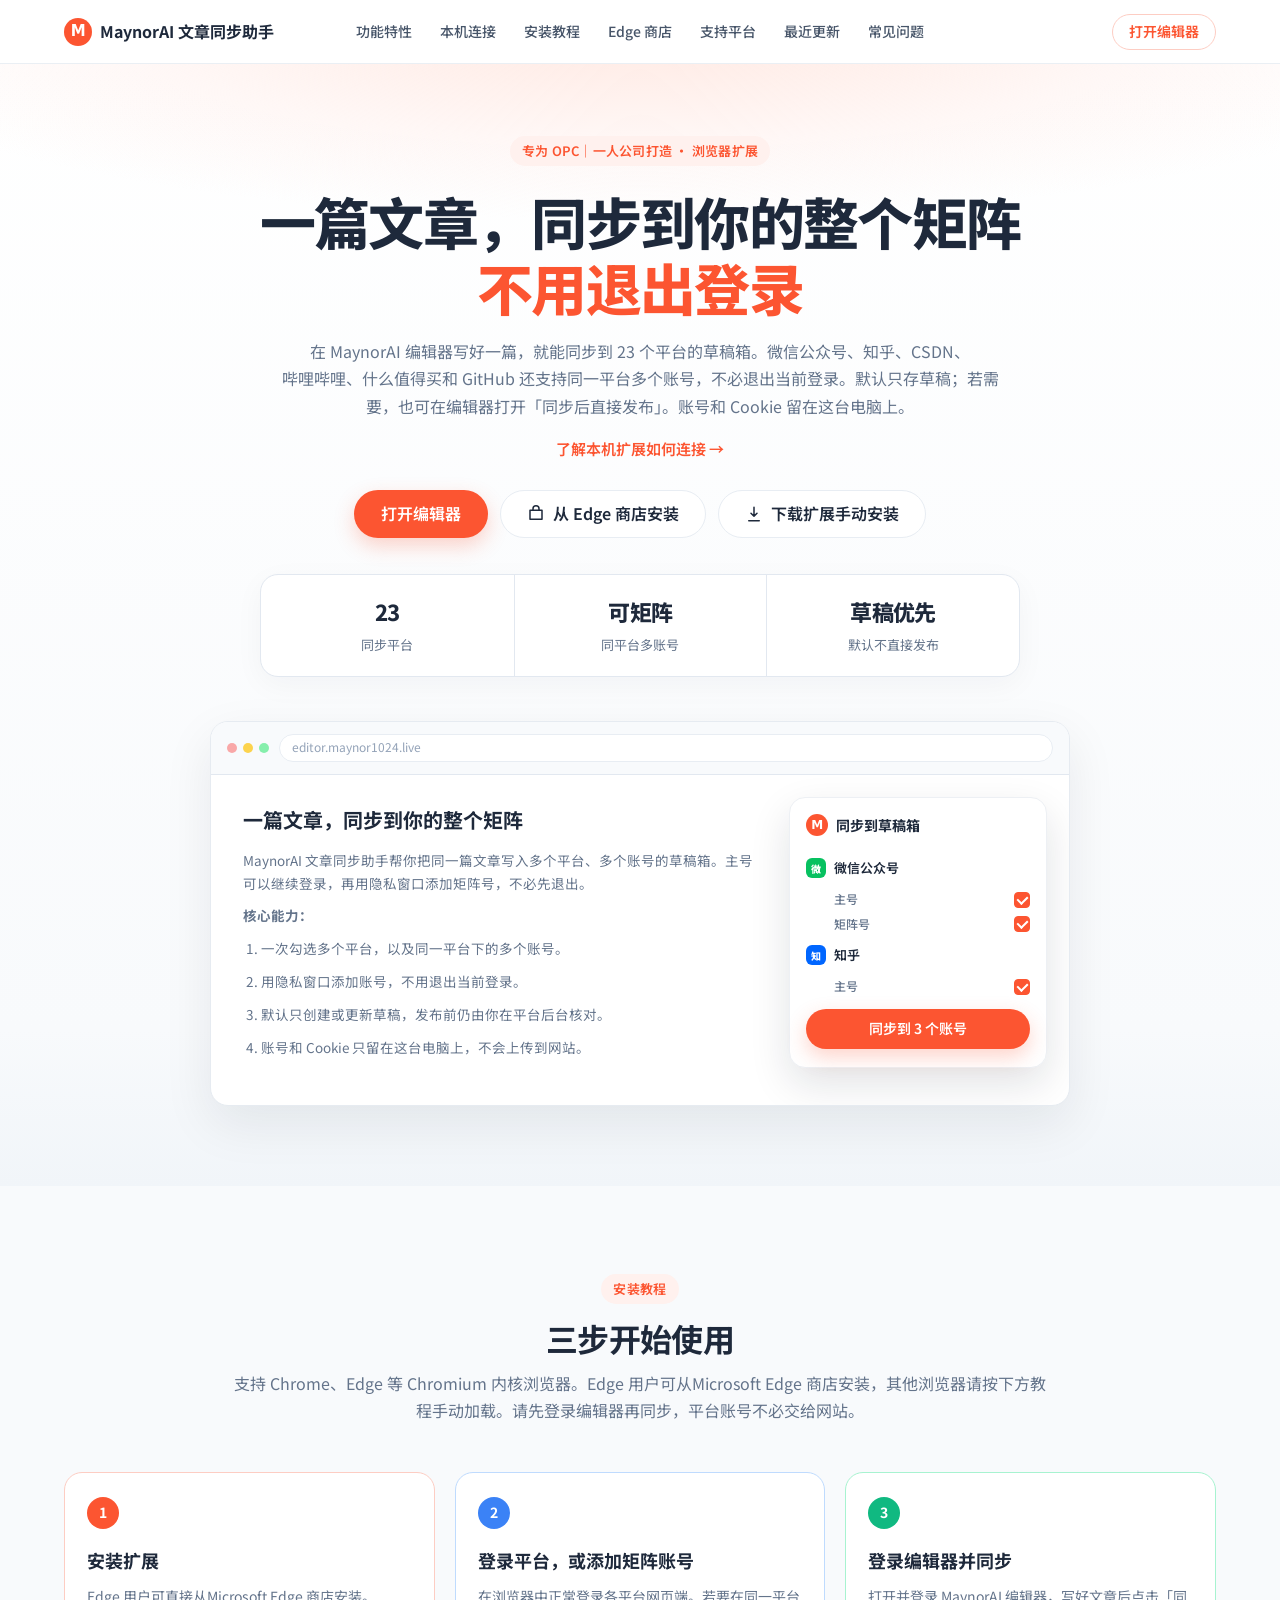
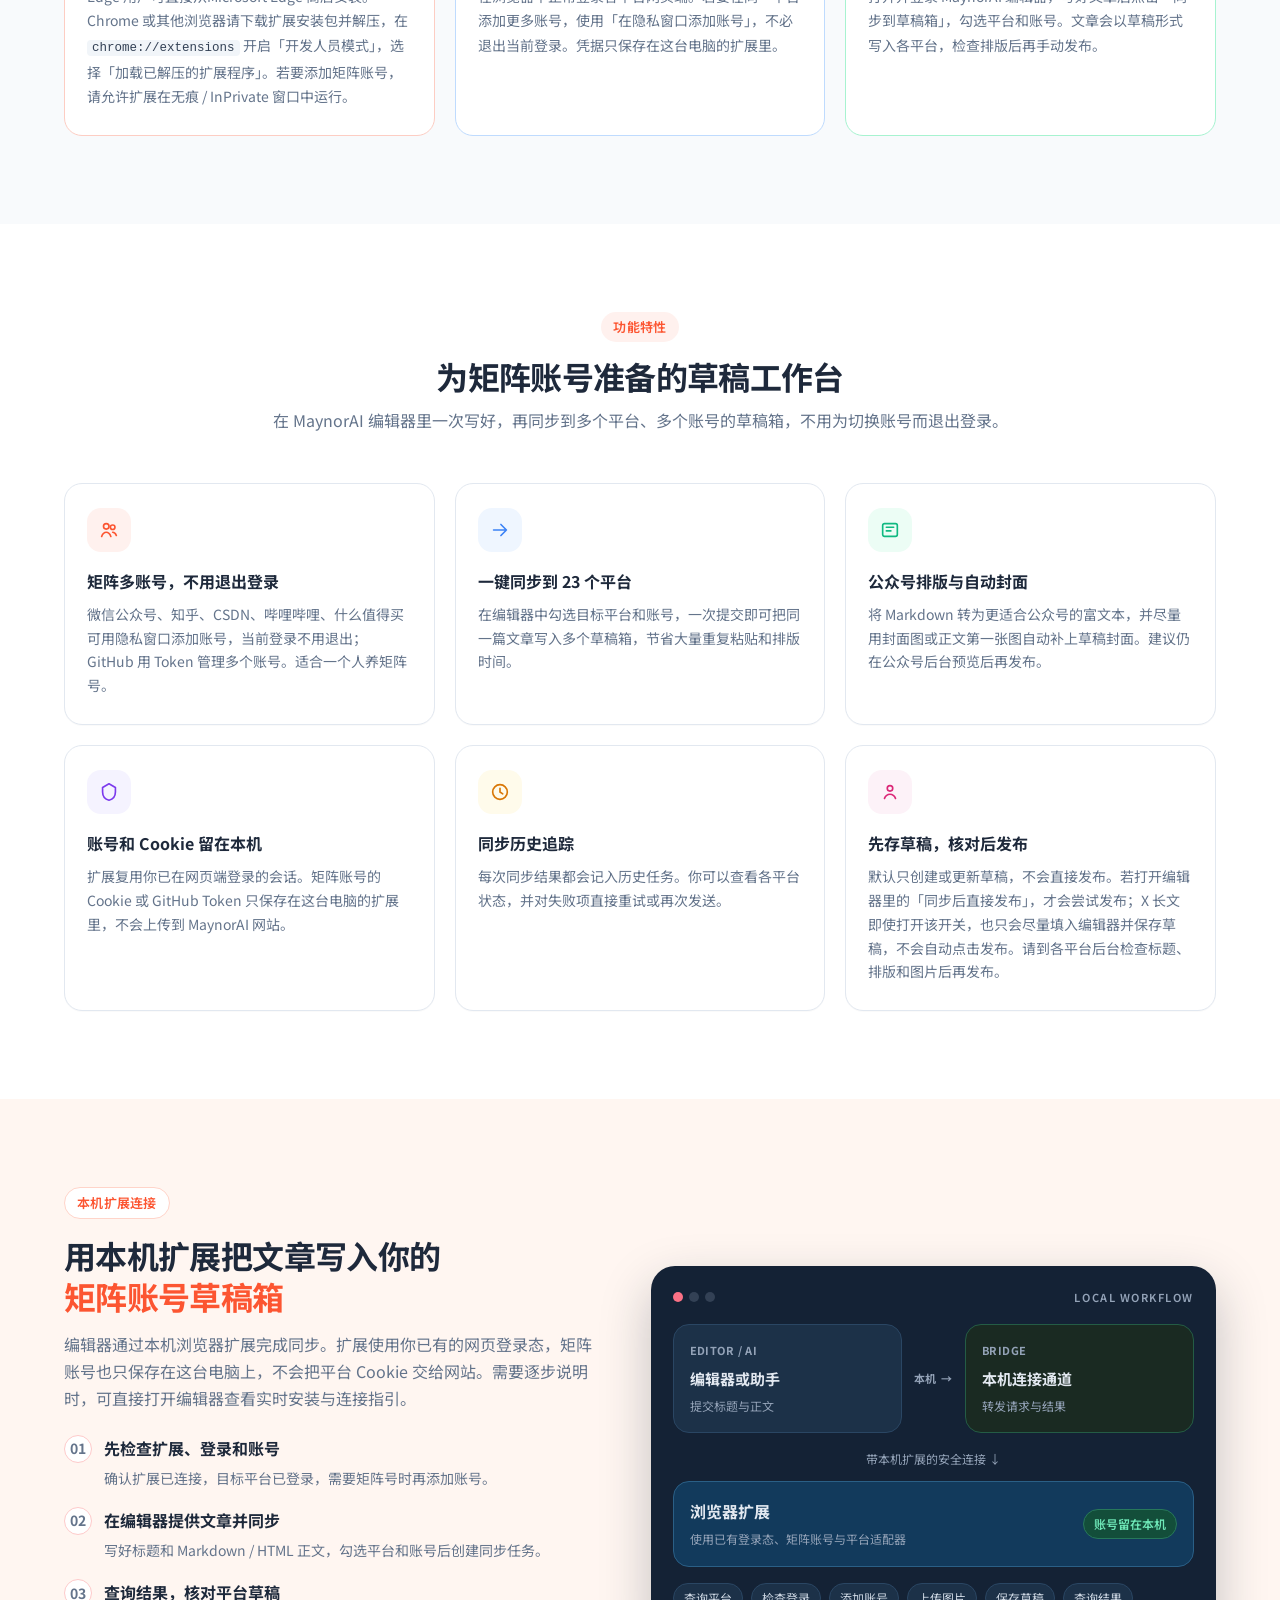
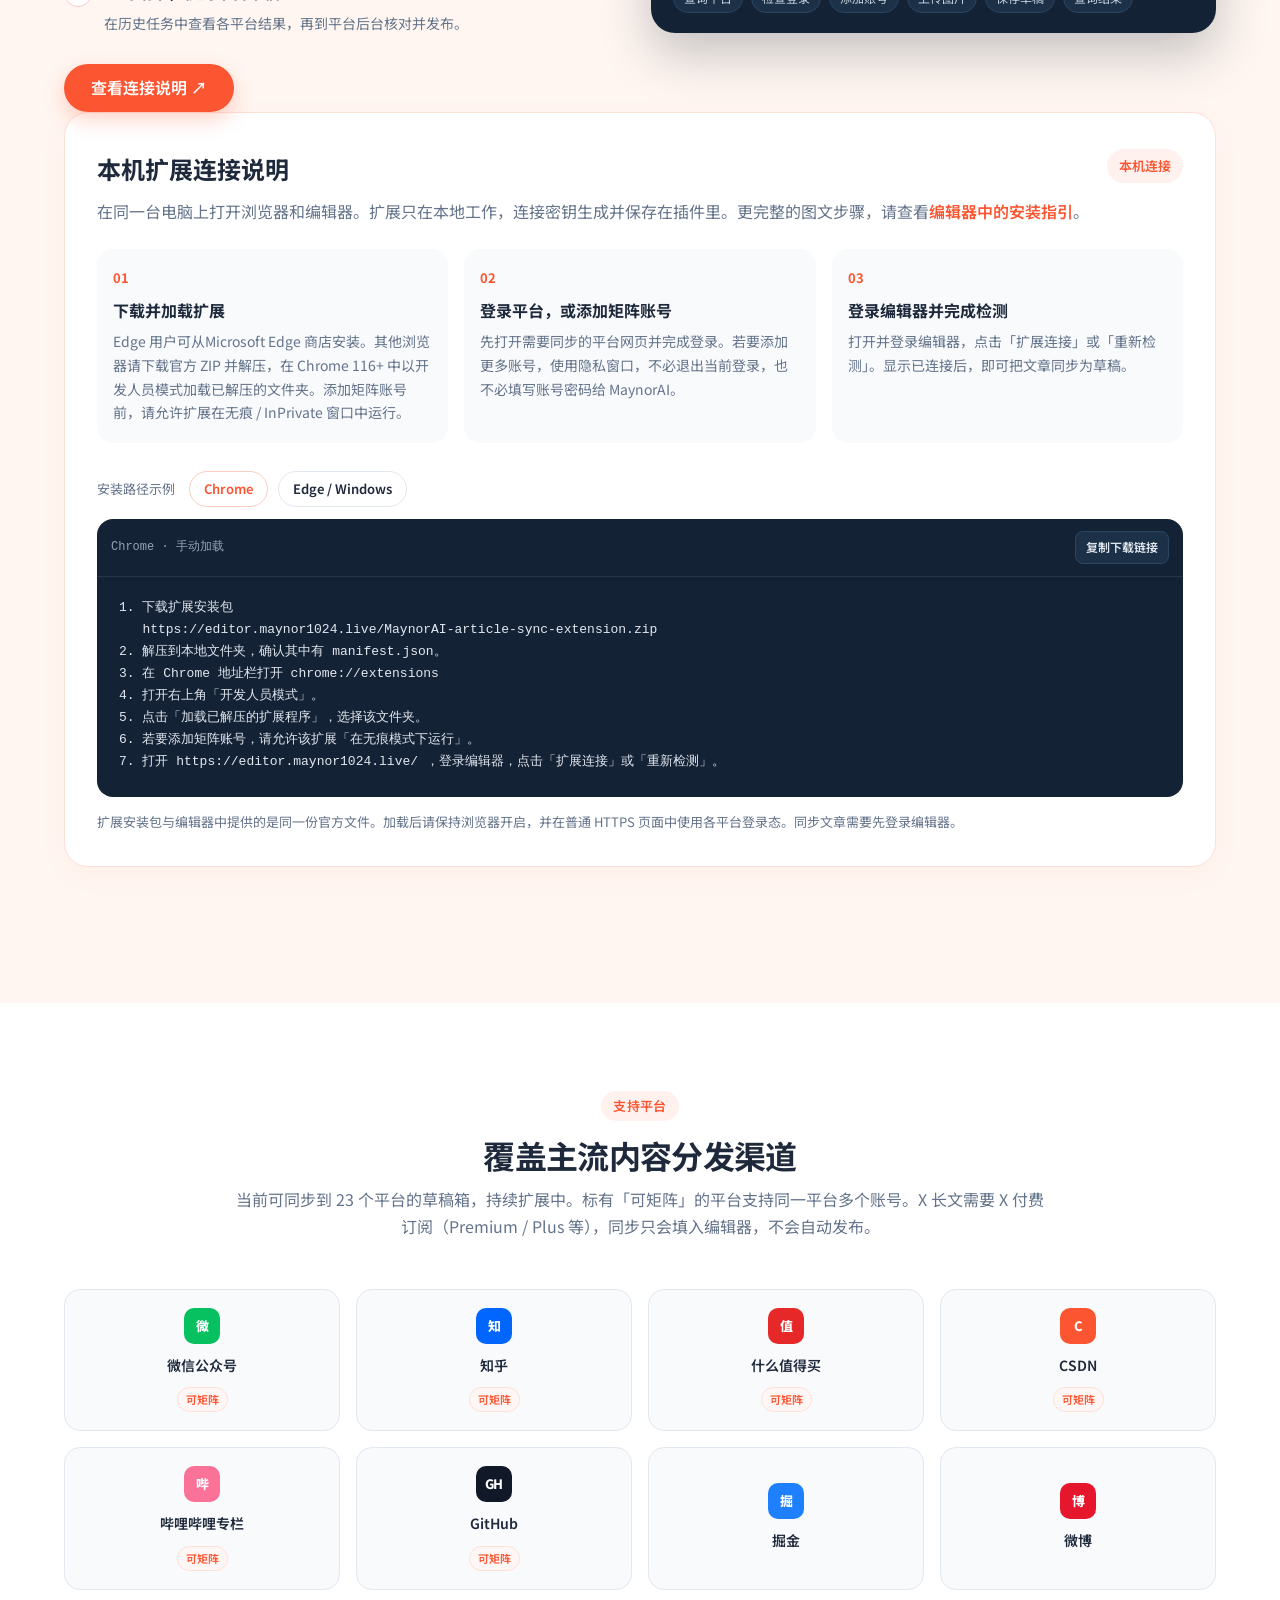
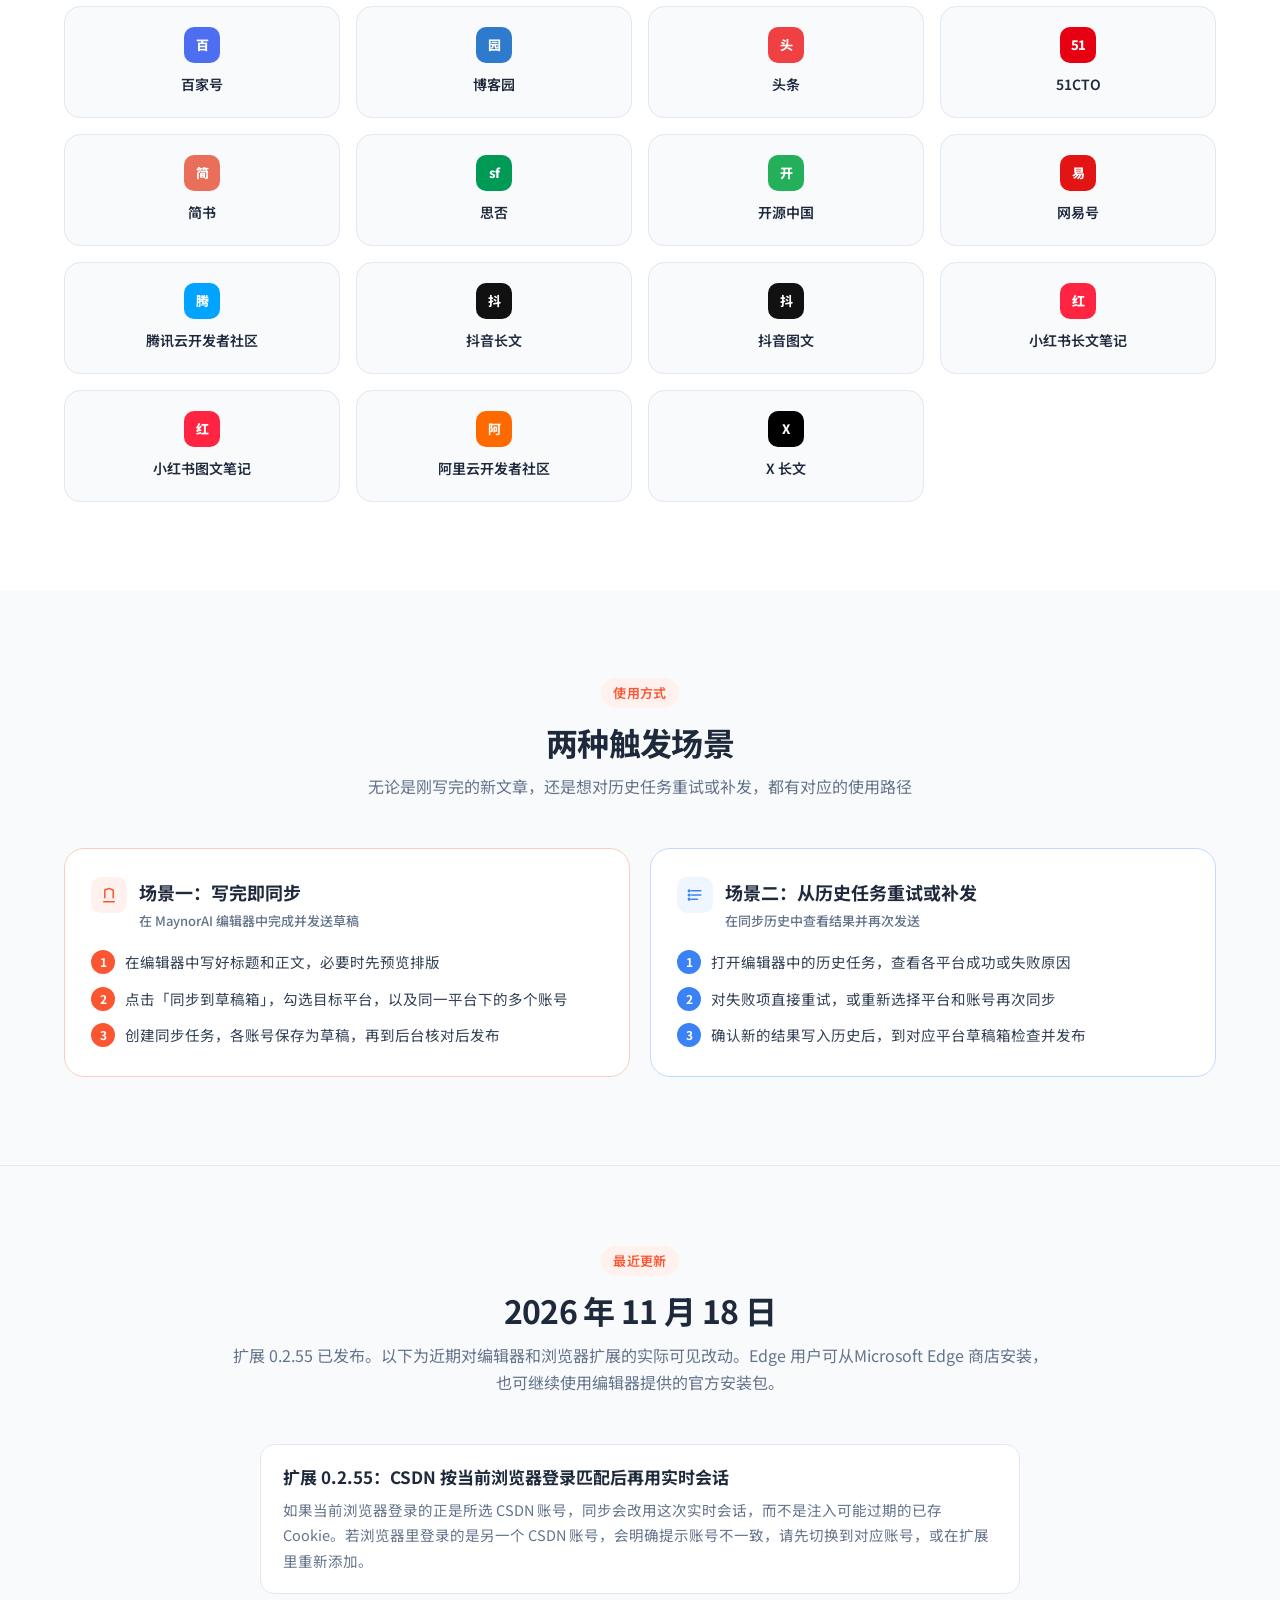
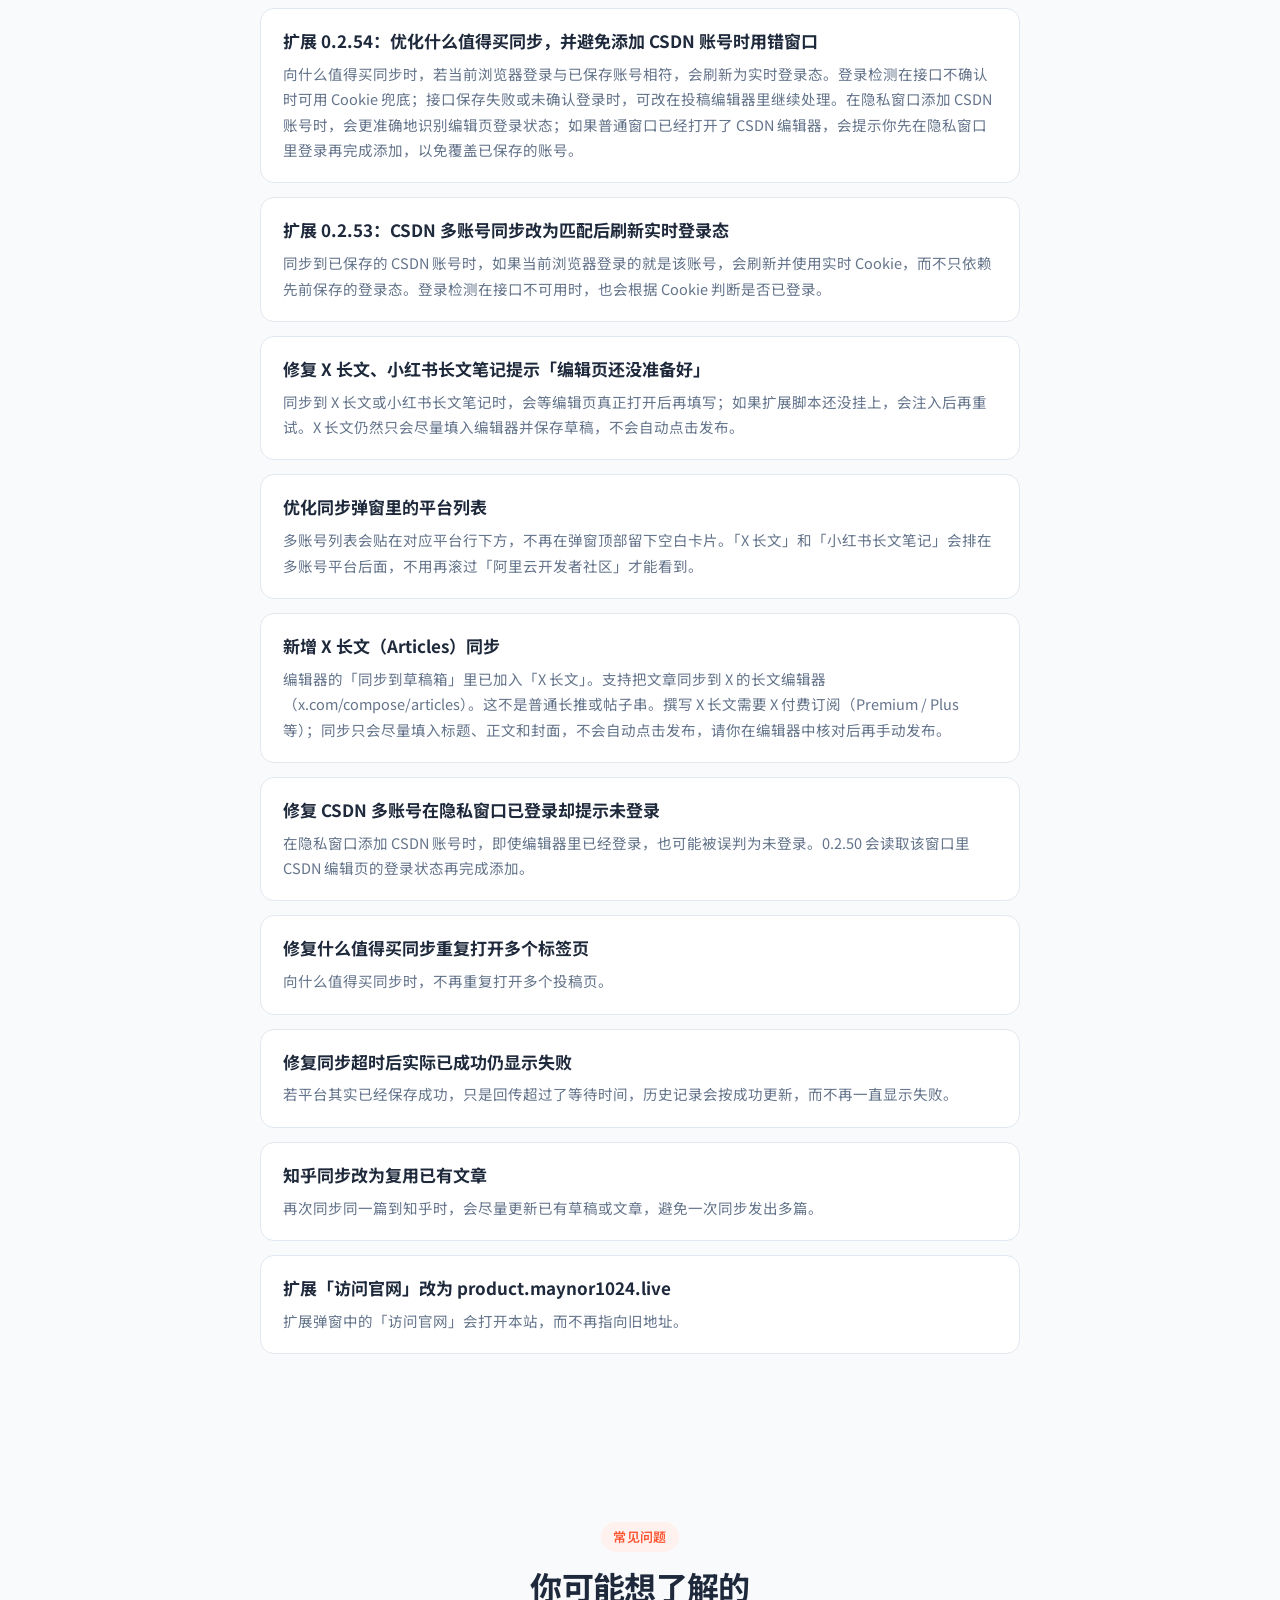
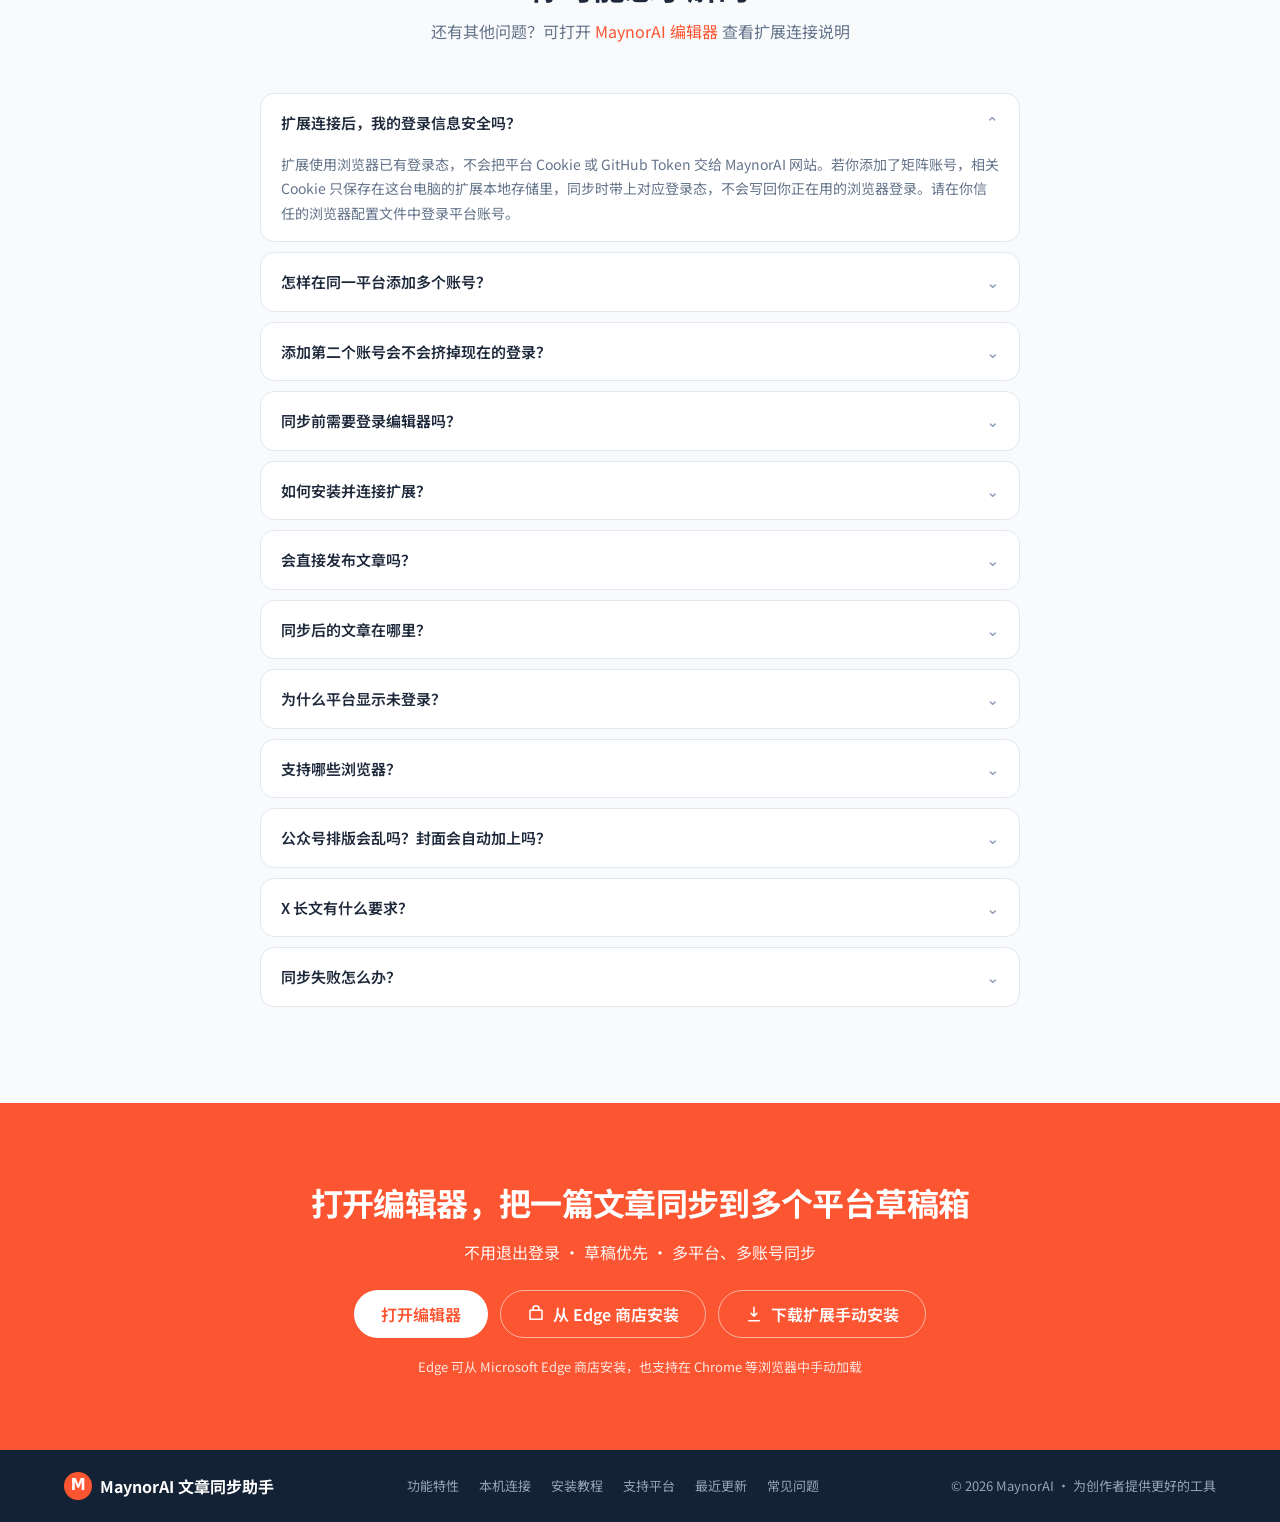
==== commit f79de027: "Reapply "Update product promises and changelog for extension 0.2.55." This reverts commit e6dfa6f65b" ====
--- a/index.html
+++ b/index.html
@@ -3,8 +3,8 @@
 <head>
   <meta charset="UTF-8" />
   <meta name="viewport" content="width=device-width, initial-scale=1.0, viewport-fit=cover" />
-  <title>MaynorAI 文章同步助手 - 一篇文章发到整个矩阵</title>
-  <meta name="description" content="一篇文章，发到你的整个矩阵，不用退出登录。把内容同步为微信公众号、知乎、CSDN、哔哩哔哩、什么值得买、GitHub 等 23 个平台的草稿；同一平台可添加多个账号。默认不直接发布，账号和 Cookie 只留在这台电脑上。" />
+  <title>MaynorAI 文章同步助手 - 一篇文章同步到多个平台草稿箱</title>
+  <meta name="description" content="把一篇文章同步到微信公众号、知乎、CSDN、哔哩哔哩、什么值得买、GitHub 等 23 个平台的草稿箱，不用退出登录。默认只创建或更新草稿；若在编辑器打开「同步后直接发布」，才会尝试发布。X 长文仍不会自动发布。账号和 Cookie 只留在这台电脑上。" />
   <link rel="canonical" href="https://product.maynor1024.live/" />
   <link rel="icon" href="assets/favicon.ico" sizes="any" />
   <link rel="icon" type="image/png" href="assets/favicon-32.png" sizes="32x32" />
@@ -51,10 +51,10 @@
       <div class="wrap">
         <div class="eyebrow hero-eyebrow">专为 OPC｜一人公司打造 · 浏览器扩展</div>
         <h1>
-          <span class="line">一篇文章，发到你的整个矩阵</span>
+          <span class="line">一篇文章，同步到你的整个矩阵</span>
           <span class="accent">不用退出登录</span>
         </h1>
-        <p class="hero-lead">在 MaynorAI 编辑器写好一篇，就能同步到 23 个平台的草稿箱。<span class="nowrap">微信公众号</span>、<span class="nowrap">知乎</span>、<span class="nowrap">CSDN</span>、<span class="nowrap">哔哩哔哩</span>、<span class="nowrap">什么值得买</span>和 <span class="nowrap">GitHub</span> 还支持同一平台多个账号，不必退出当前登录。默认只存草稿，账号和 Cookie 留在这台电脑上。</p>
+        <p class="hero-lead">在 MaynorAI 编辑器写好一篇，就能同步到 23 个平台的草稿箱。<span class="nowrap">微信公众号</span>、<span class="nowrap">知乎</span>、<span class="nowrap">CSDN</span>、<span class="nowrap">哔哩哔哩</span>、<span class="nowrap">什么值得买</span>和 <span class="nowrap">GitHub</span> 还支持同一平台多个账号，不必退出当前登录。默认只存草稿；若需要，也可在编辑器打开「同步后直接发布」。账号和 Cookie 留在这台电脑上。</p>
         <a class="hero-link" href="#mcp">了解本机扩展如何连接 →</a>
         <div class="hero-actions">
           <a class="btn btn-primary" href="https://editor.maynor1024.live/">打开编辑器</a>
@@ -70,7 +70,7 @@
         <div class="hero-stats" aria-label="产品数据">
           <div><b>23</b><span>同步平台</span></div>
           <div><b>可矩阵</b><span>同平台多账号</span></div>
-          <div><b>草稿优先</b><span>从不直接发布</span></div>
+          <div><b>草稿优先</b><span>默认不直接发布</span></div>
         </div>
         <div class="hero-mock" aria-hidden="true">
           <div class="browser">
@@ -80,7 +80,7 @@
             </div>
             <div class="browser-body">
               <div class="article">
-                <h3>一篇文章，发到你的整个矩阵</h3>
+                <h3>一篇文章，同步到你的整个矩阵</h3>
                 <p>MaynorAI 文章同步助手帮你把同一篇文章写入多个平台、多个账号的草稿箱。主号可以继续登录，再用隐私窗口添加矩阵号，不必先退出。</p>
                 <p><strong>核心能力：</strong></p>
                 <ol>
@@ -180,7 +180,7 @@
               <svg viewBox="0 0 24 24" fill="none" stroke="currentColor" stroke-width="1.8"><circle cx="12" cy="8" r="3"/><path d="M6 19c1.2-3 3.2-4.5 6-4.5S16.8 16 18 19" stroke-linecap="round"/></svg>
             </div>
             <h3>先存草稿，核对后发布</h3>
-            <p>默认只创建或更新草稿，不会直接发布。请到各平台后台检查标题、排版和图片，确认无误后再发布。</p>
+            <p>默认只创建或更新草稿，不会直接发布。若打开编辑器里的「同步后直接发布」，才会尝试发布；X 长文即使打开该开关，也只会尽量填入编辑器并保存草稿，不会自动点击发布。请到各平台后台检查标题、排版和图片后再发布。</p>
           </article>
         </div>
       </div>
@@ -379,9 +379,21 @@
         <div class="section-head">
           <span class="eyebrow">最近更新</span>
           <h2>2026 年 11 月 18 日</h2>
-          <p>扩展 0.2.52 已发布。以下为近期对编辑器和浏览器扩展的实际可见改动。Edge 用户可从<a href="https://microsoftedge.microsoft.com/addons/detail/dmcofieibhiconcpflacmblnkpklhnho" target="_blank" rel="noopener noreferrer">Microsoft Edge 商店</a>安装，也可继续使用编辑器提供的官方安装包。</p>
+          <p>扩展 0.2.55 已发布。以下为近期对编辑器和浏览器扩展的实际可见改动。Edge 用户可从<a href="https://microsoftedge.microsoft.com/addons/detail/dmcofieibhiconcpflacmblnkpklhnho" target="_blank" rel="noopener noreferrer">Microsoft Edge 商店</a>安装，也可继续使用编辑器提供的官方安装包。</p>
         </div>
         <ol class="updates-list">
+          <li>
+            <h3>扩展 0.2.55：CSDN 按当前浏览器登录匹配后再用实时会话</h3>
+            <p>如果当前浏览器登录的正是所选 CSDN 账号，同步会改用这次实时会话，而不是注入可能过期的已存 Cookie。若浏览器里登录的是另一个 CSDN 账号，会明确提示账号不一致，请先切换到对应账号，或在扩展里重新添加。</p>
+          </li>
+          <li>
+            <h3>扩展 0.2.54：优化什么值得买同步，并避免添加 CSDN 账号时用错窗口</h3>
+            <p>向什么值得买同步时，若当前浏览器登录与已保存账号相符，会刷新为实时登录态。登录检测在接口不确认时可用 Cookie 兜底；接口保存失败或未确认登录时，可改在投稿编辑器里继续处理。在隐私窗口添加 CSDN 账号时，会更准确地识别编辑页登录状态；如果普通窗口已经打开了 CSDN 编辑器，会提示你先在隐私窗口里登录再完成添加，以免覆盖已保存的账号。</p>
+          </li>
+          <li>
+            <h3>扩展 0.2.53：CSDN 多账号同步改为匹配后刷新实时登录态</h3>
+            <p>同步到已保存的 CSDN 账号时，如果当前浏览器登录的就是该账号，会刷新并使用实时 Cookie，而不只依赖先前保存的登录态。登录检测在接口不可用时，也会根据 Cookie 判断是否已登录。</p>
+          </li>
           <li>
             <h3>修复 X 长文、小红书长文笔记提示「编辑页还没准备好」</h3>
             <p>同步到 X 长文或小红书长文笔记时，会等编辑页真正打开后再填写；如果扩展脚本还没挂上，会注入后再重试。X 长文仍然只会尽量填入编辑器并保存草稿，不会自动点击发布。</p>
@@ -448,7 +460,7 @@
           </article>
           <article class="faq-item">
             <button type="button" aria-expanded="false">会直接发布文章吗？<span class="chev">⌄</span></button>
-            <div class="answer">不会。同步只会创建或更新目标平台的草稿，不会直接发布。X 长文同样不会自动点击发布，只会尽量填入编辑器，由你核对后手动发布。保存完成后，请到各平台后台核对标题、排版和图片，再由你手动发布。</div>
+            <div class="answer">默认不会。同步只会创建或更新各平台草稿。若你在编辑器打开「同步后直接发布」，扩展会在草稿保存成功后尝试公开发布（发布通常无法撤销）。X 长文即使打开该开关，也只会尽量填入编辑器并保存草稿，不会自动点击发布，需由你核对后手动发布。保存完成后，请到各平台后台核对标题、排版和图片。</div>
           </article>
           <article class="faq-item">
             <button type="button" aria-expanded="false">同步后的文章在哪里？<span class="chev">⌄</span></button>
@@ -480,7 +492,7 @@
 
     <section class="cta-band">
       <div class="wrap">
-        <h2>打开编辑器，把一篇文章发到整个矩阵</h2>
+        <h2>打开编辑器，把一篇文章同步到多个平台草稿箱</h2>
         <p class="sub">不用退出登录 · 草稿优先 · 多平台、多账号同步</p>
         <div class="hero-actions">
           <a class="btn btn-on-brand" href="https://editor.maynor1024.live/">打开编辑器</a>
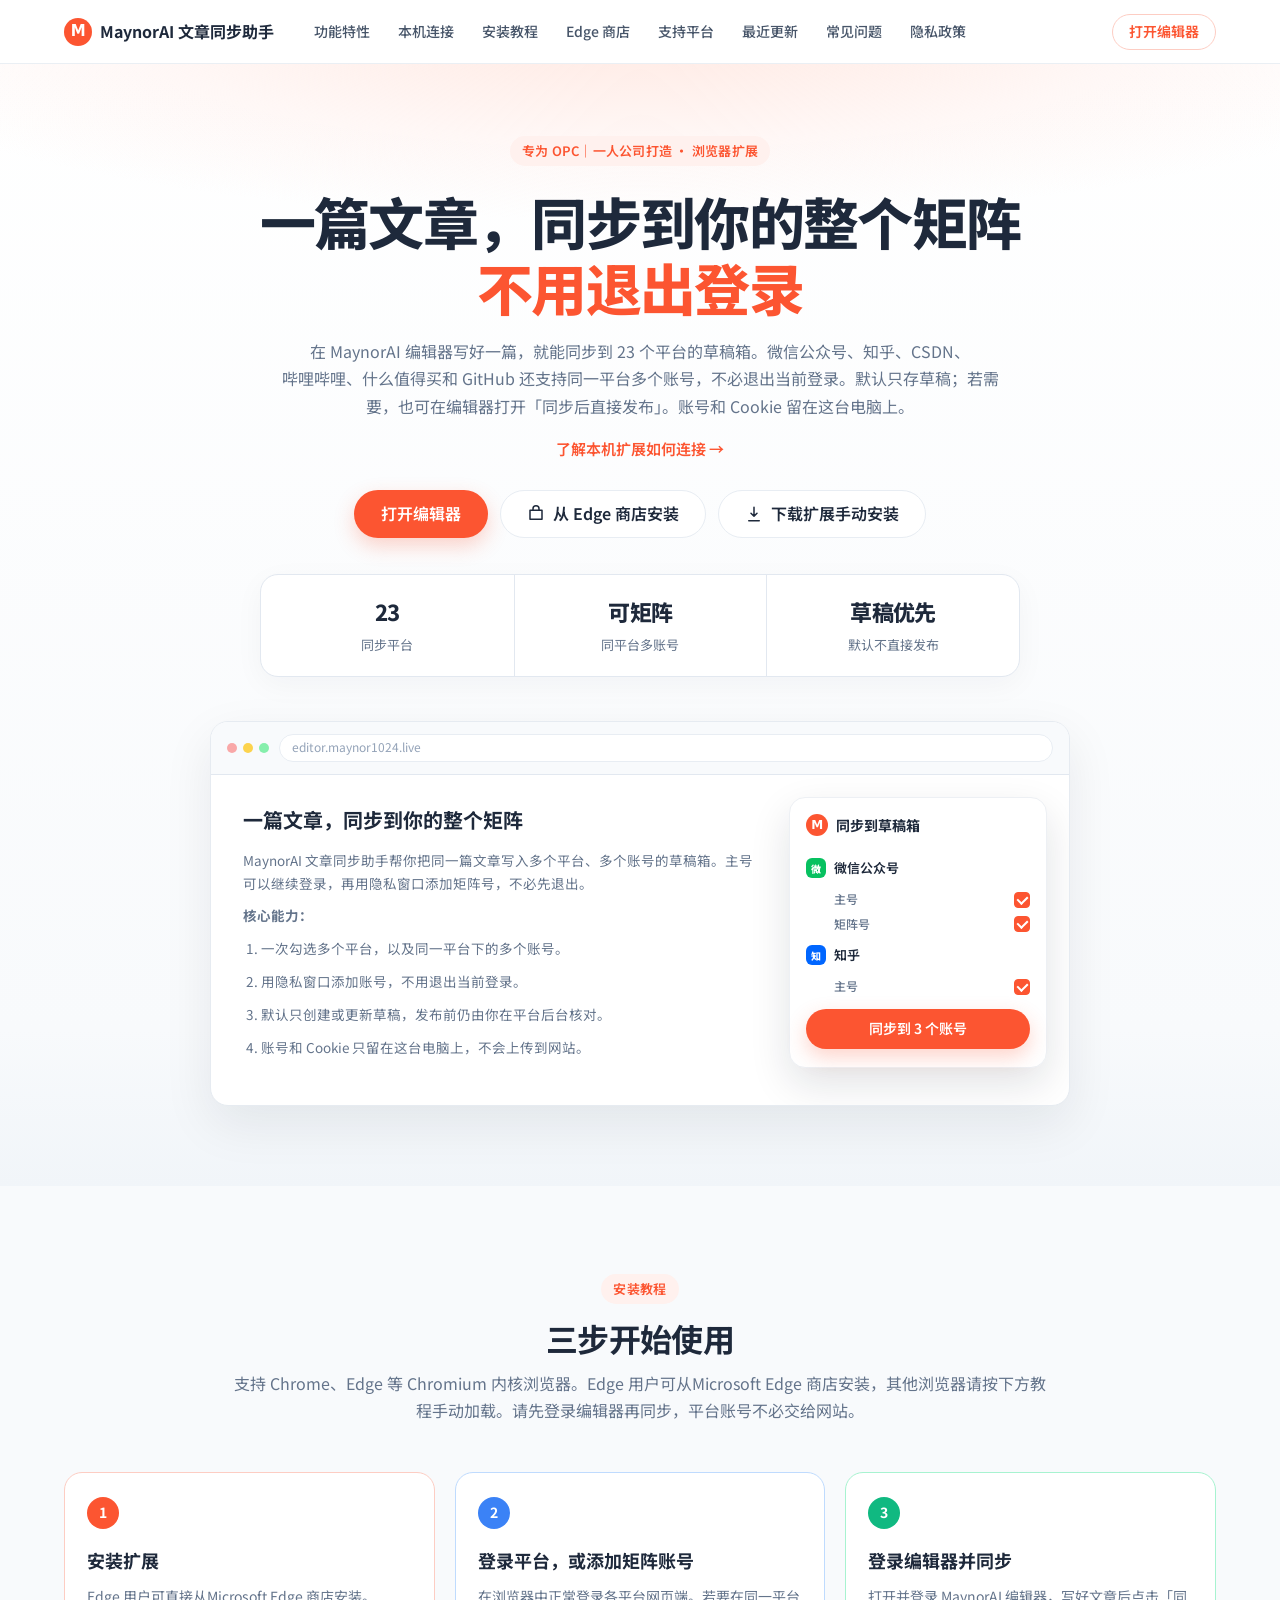
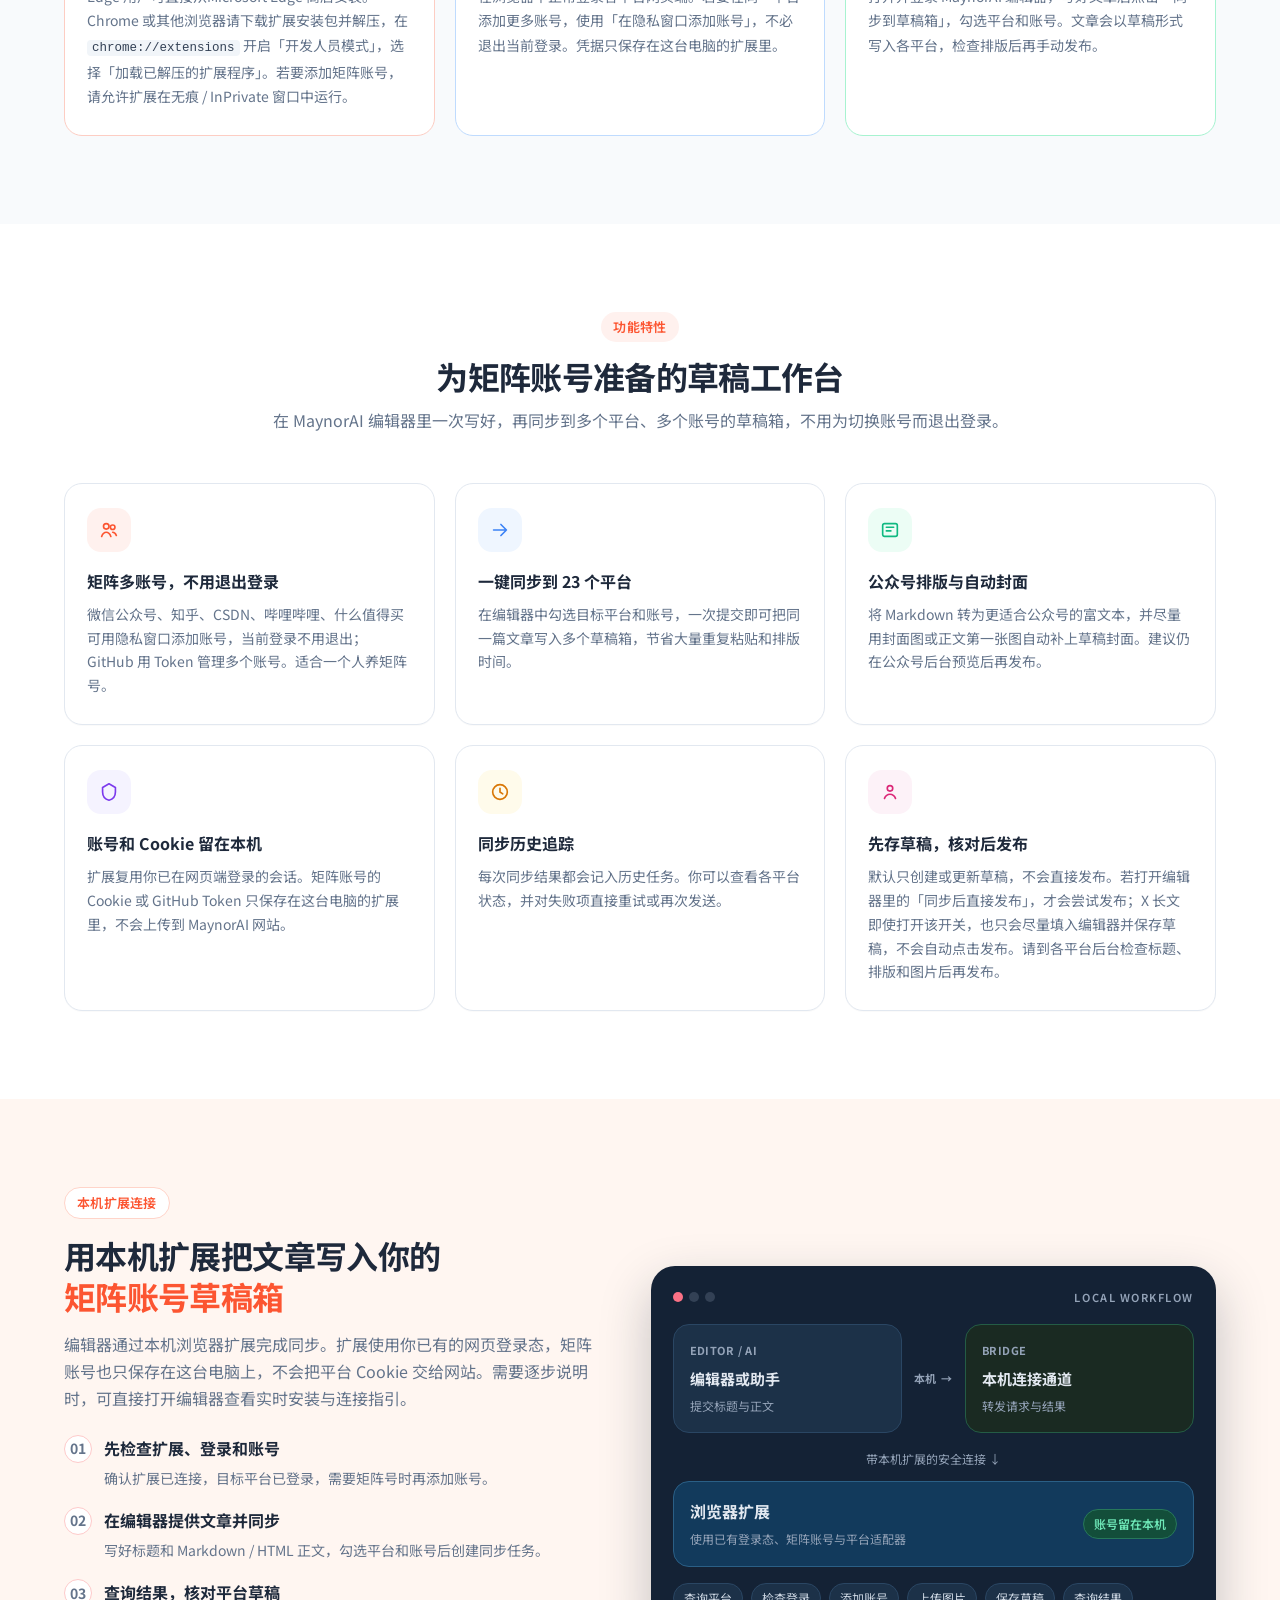
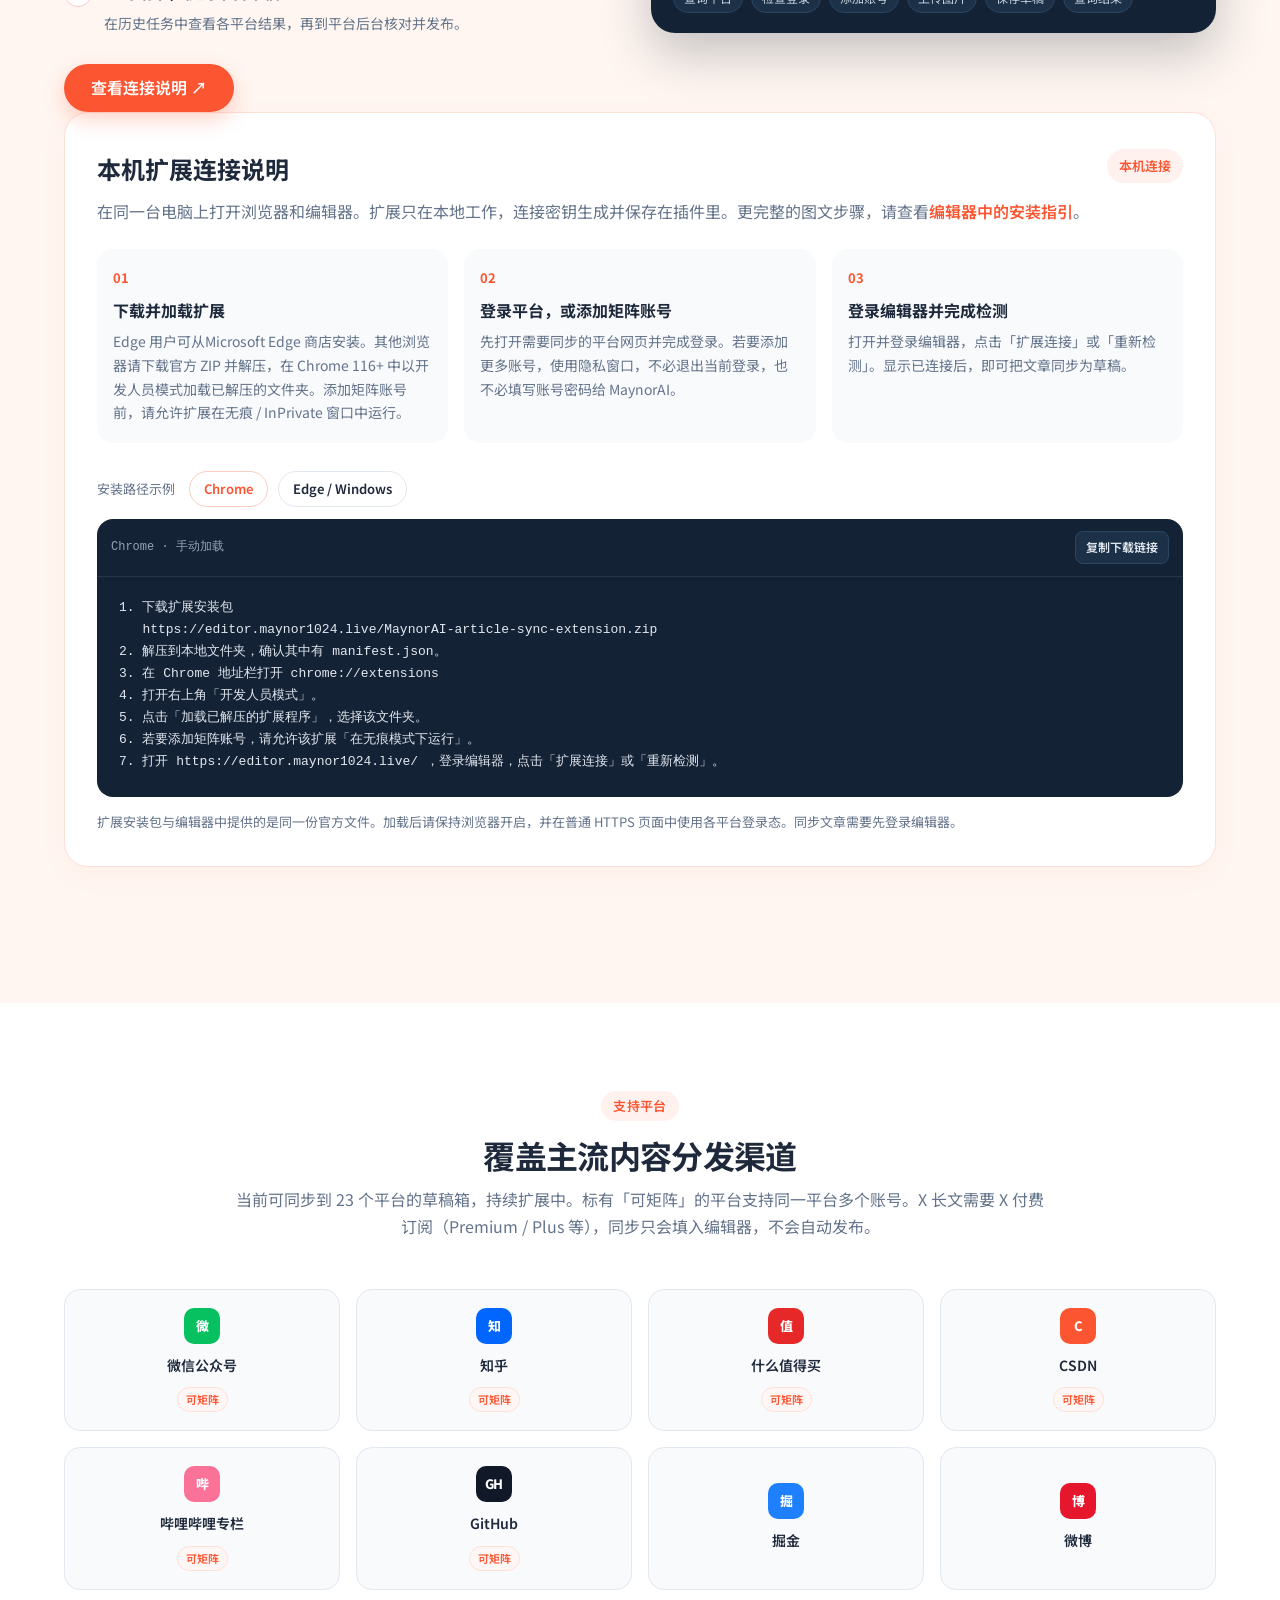
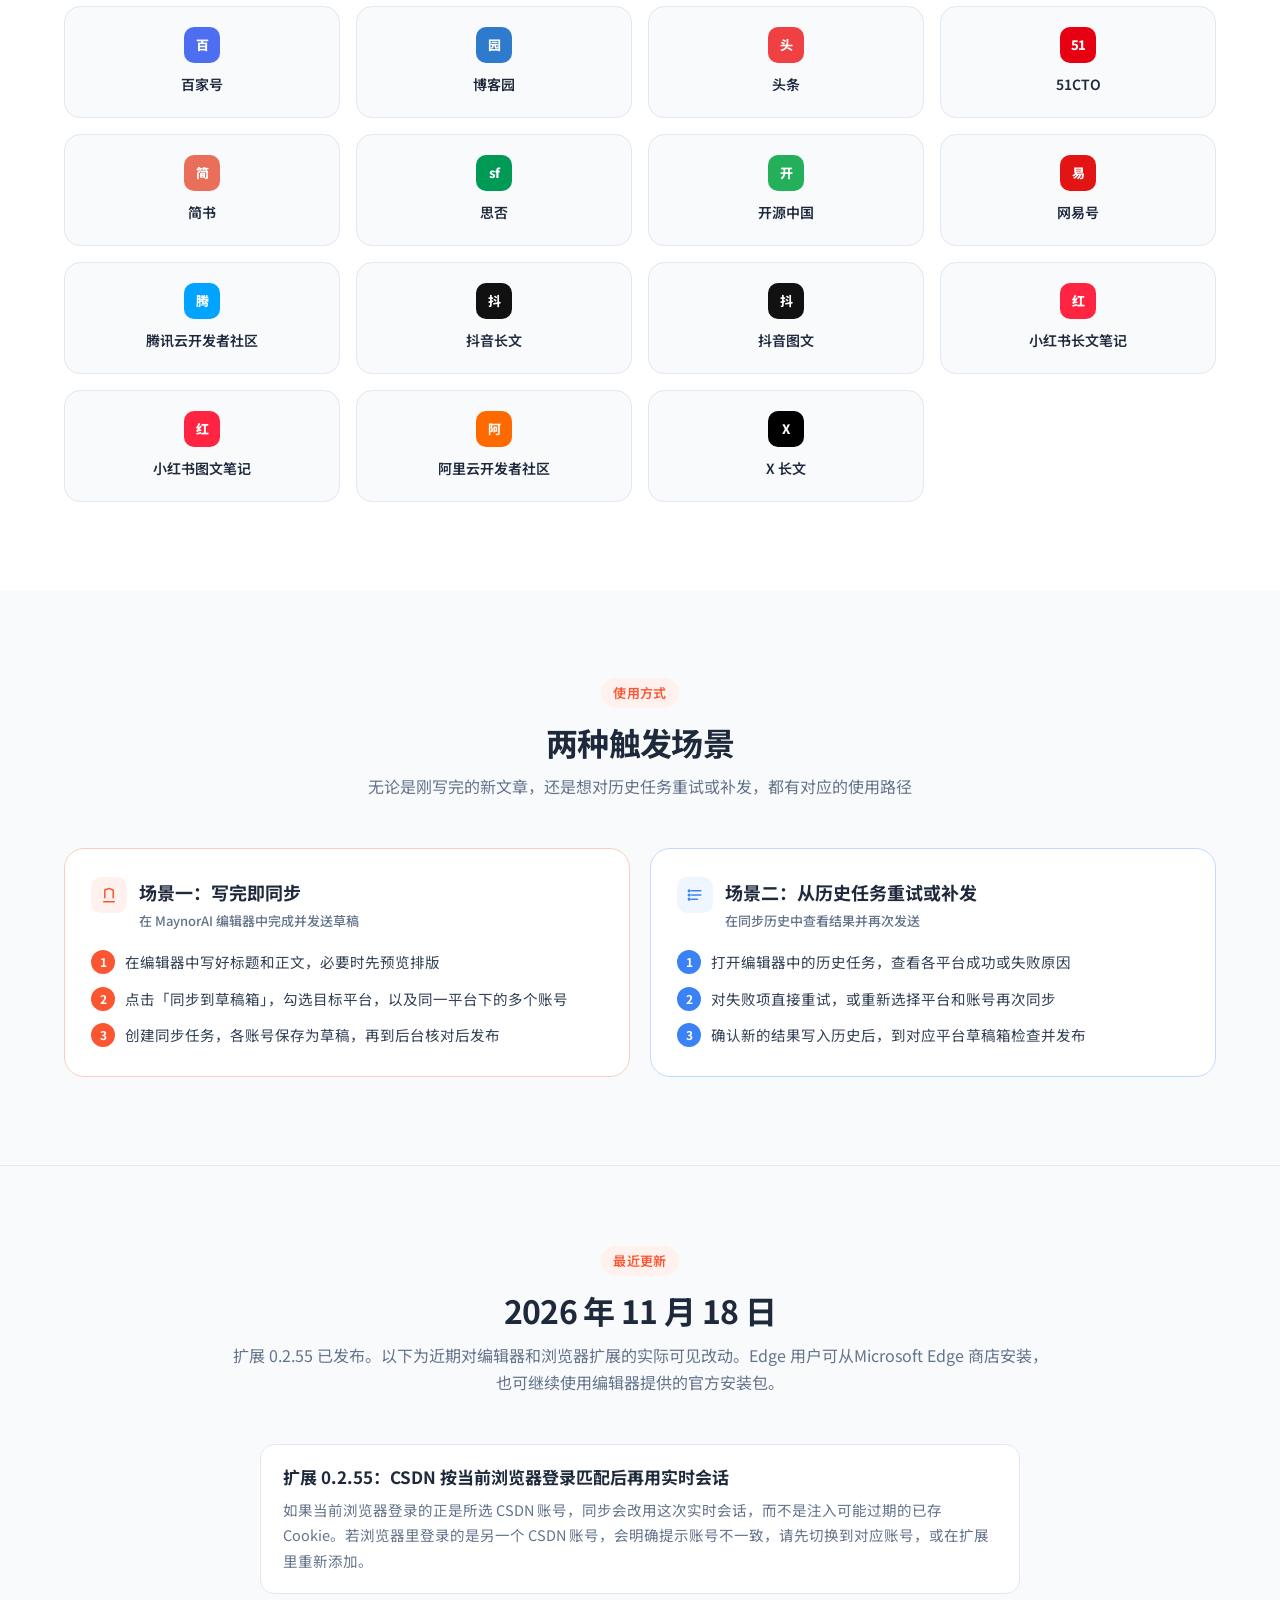
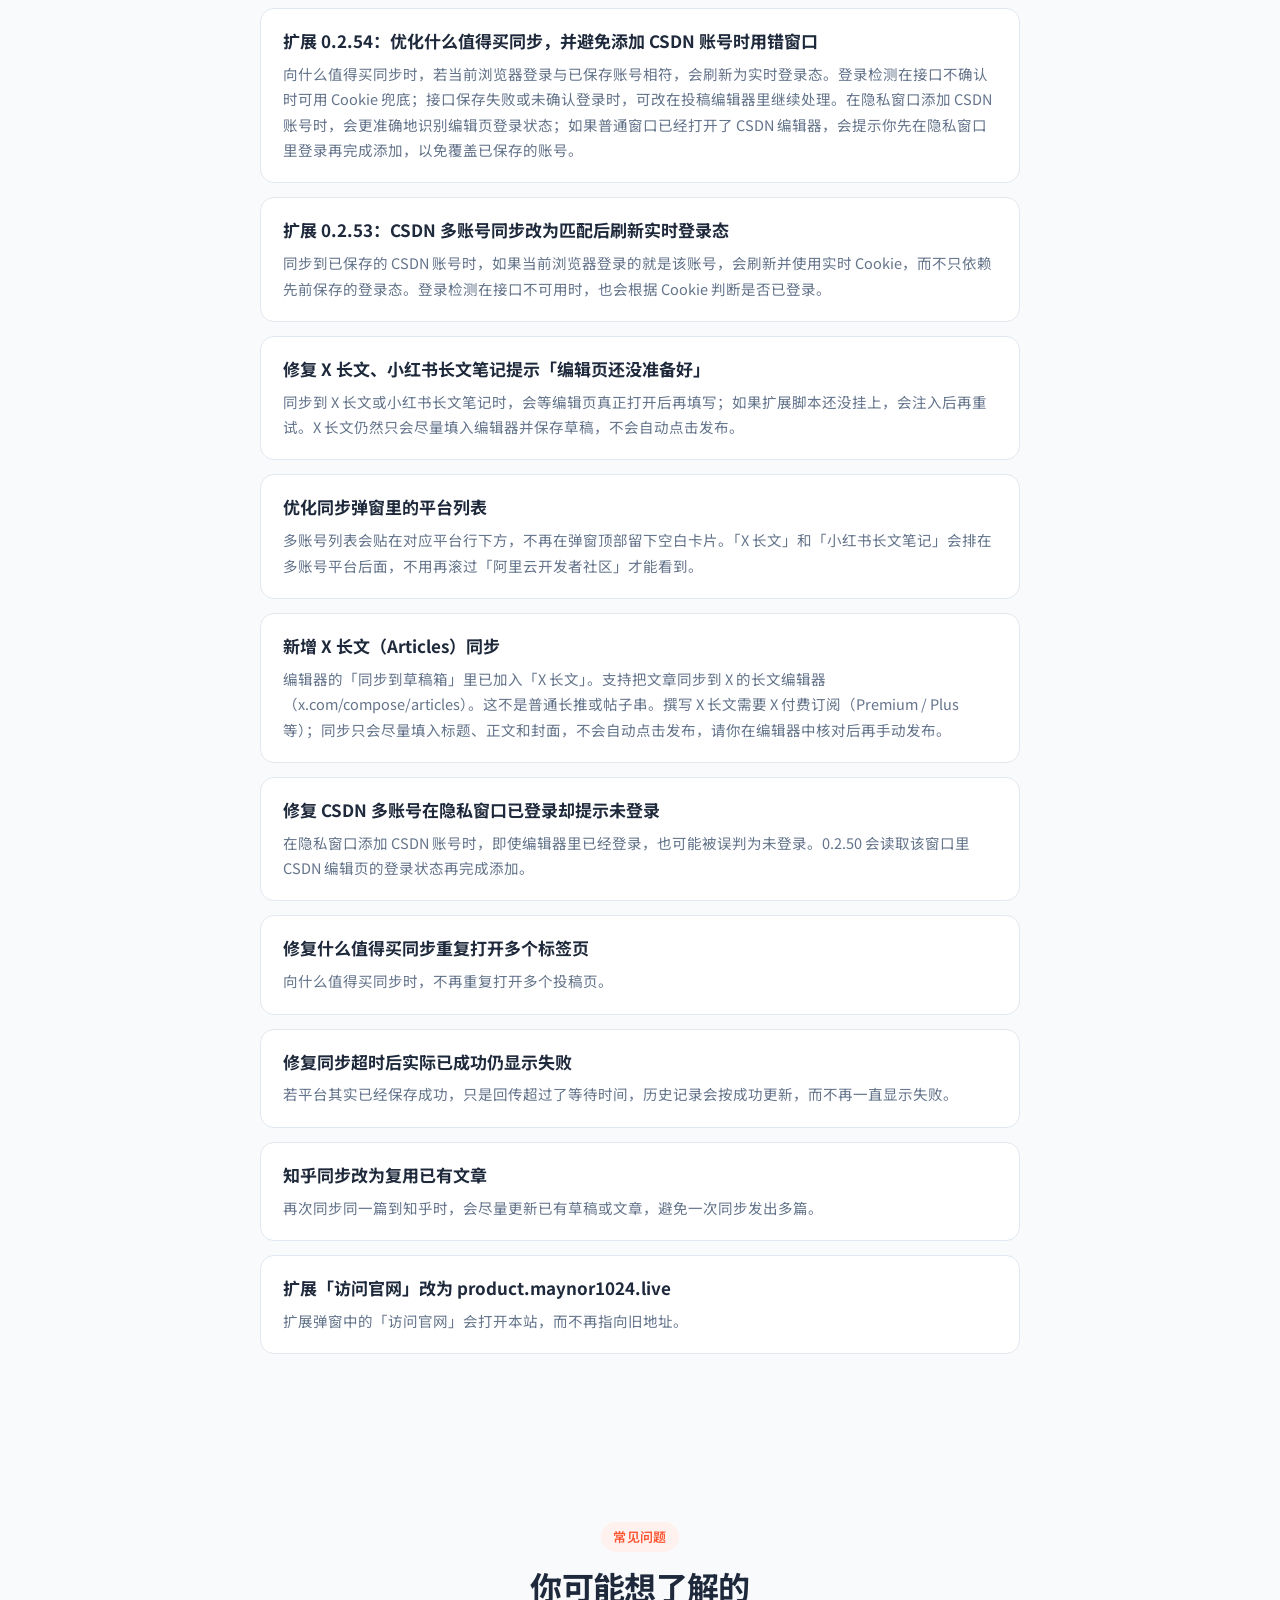
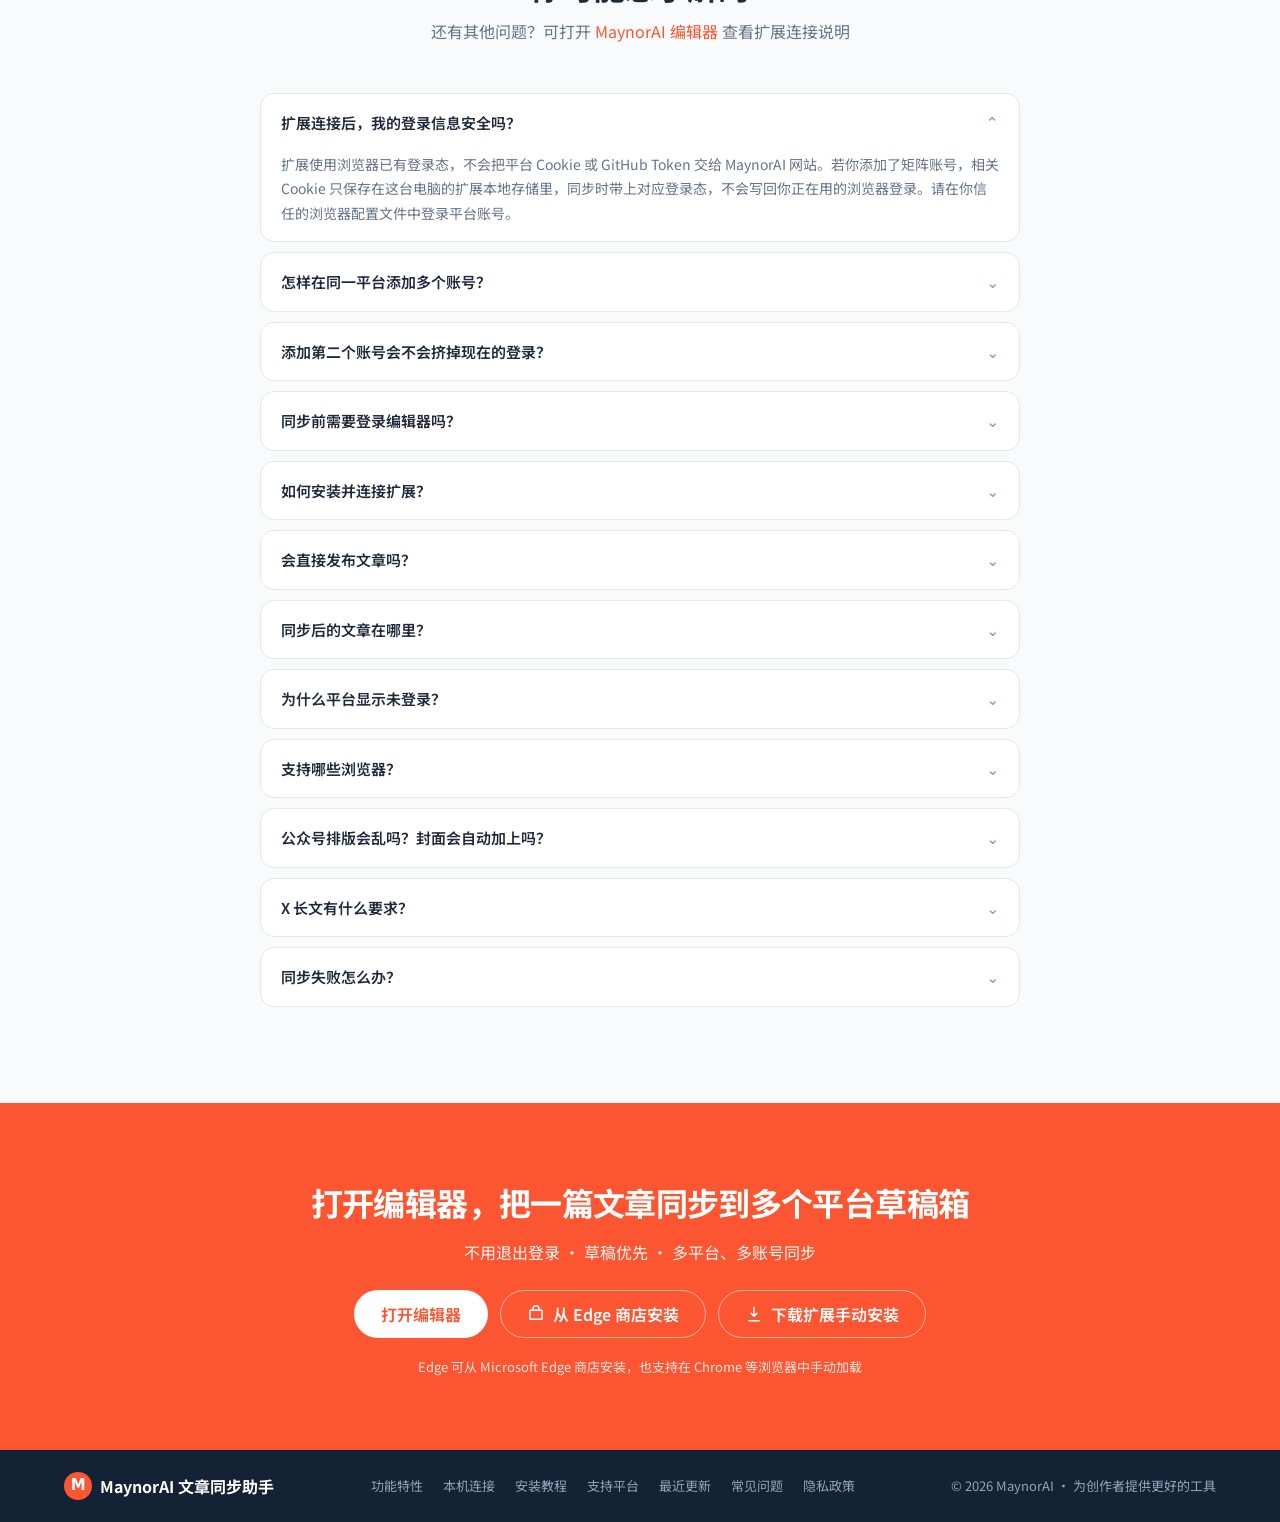
==== commit 71ba2b6b: "Add a public privacy policy page for store review. Chrome Web Store rejected the extension because t" ====
--- a/index.html
+++ b/index.html
@@ -29,6 +29,7 @@
         <a href="#platforms">支持平台</a>
         <a href="#updates">最近更新</a>
         <a href="#faq">常见问题</a>
+        <a href="privacy/">隐私政策</a>
       </nav>
       <a class="header-cta" href="https://editor.maynor1024.live/">打开编辑器</a>
       <button class="menu-btn" type="button" aria-label="打开菜单" aria-expanded="false" data-menu-toggle>
@@ -43,6 +44,7 @@
     <a href="#platforms">支持平台</a>
     <a href="#updates">最近更新</a>
     <a href="#faq">常见问题</a>
+    <a href="privacy/">隐私政策</a>
     <a href="https://editor.maynor1024.live/">打开编辑器</a>
   </div>
 
@@ -523,6 +525,7 @@
         <a href="#platforms">支持平台</a>
         <a href="#updates">最近更新</a>
         <a href="#faq">常见问题</a>
+        <a href="privacy/">隐私政策</a>
       </nav>
       <div class="copyright">© 2026 MaynorAI · 为创作者提供更好的工具</div>
     </div>
--- a/styles.css
+++ b/styles.css
@@ -404,3 +404,20 @@
   .hero-actions .btn{width:100%}
   .setup-top{flex-direction:column}
 }
+
+/* Privacy / legal page */
+.legal-page .legal-main{padding:56px 0 88px}
+.legal-page .legal-inner{width:min(760px,100%);margin:0 auto}
+.legal-page .legal-inner h1{margin:0 0 8px;font-size:32px;font-weight:800;letter-spacing:-.02em;line-height:1.25}
+.legal-page .legal-updated{margin:0 0 28px;color:var(--muted);font-size:14px}
+.legal-page .legal-inner h2{margin:32px 0 12px;font-size:20px;font-weight:700}
+.legal-page .legal-inner p,
+.legal-page .legal-inner li{font-size:15px;line-height:1.8;color:var(--text)}
+.legal-page .legal-inner ul{margin:0 0 16px;padding-left:1.25em}
+.legal-page .legal-inner a{text-decoration:underline;text-underline-offset:2px}
+.legal-page .legal-en{margin-top:56px;padding-top:40px;border-top:1px solid var(--line)}
+.legal-page .site-header .brand,
+.legal-page .site-footer .brand{color:inherit}
+@media (max-width:960px){
+  .legal-page .legal-inner h1{font-size:28px}
+}
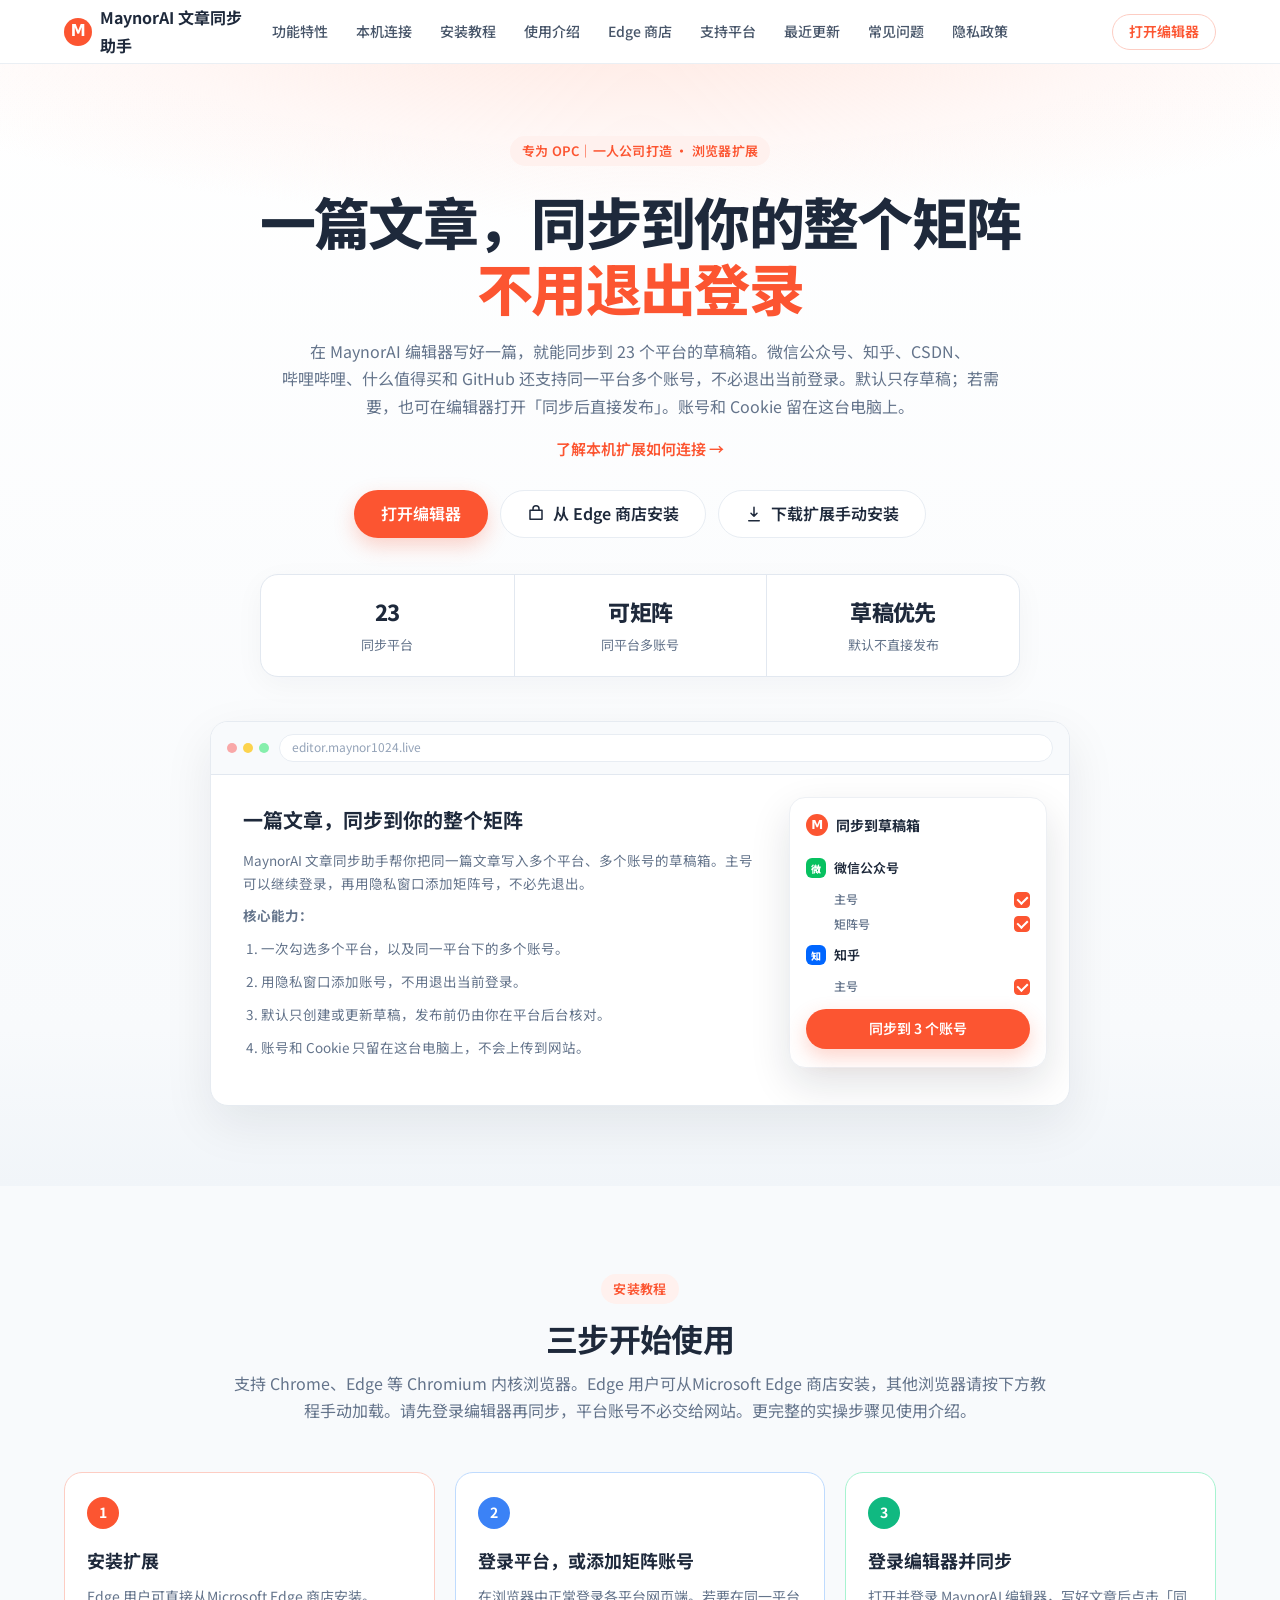
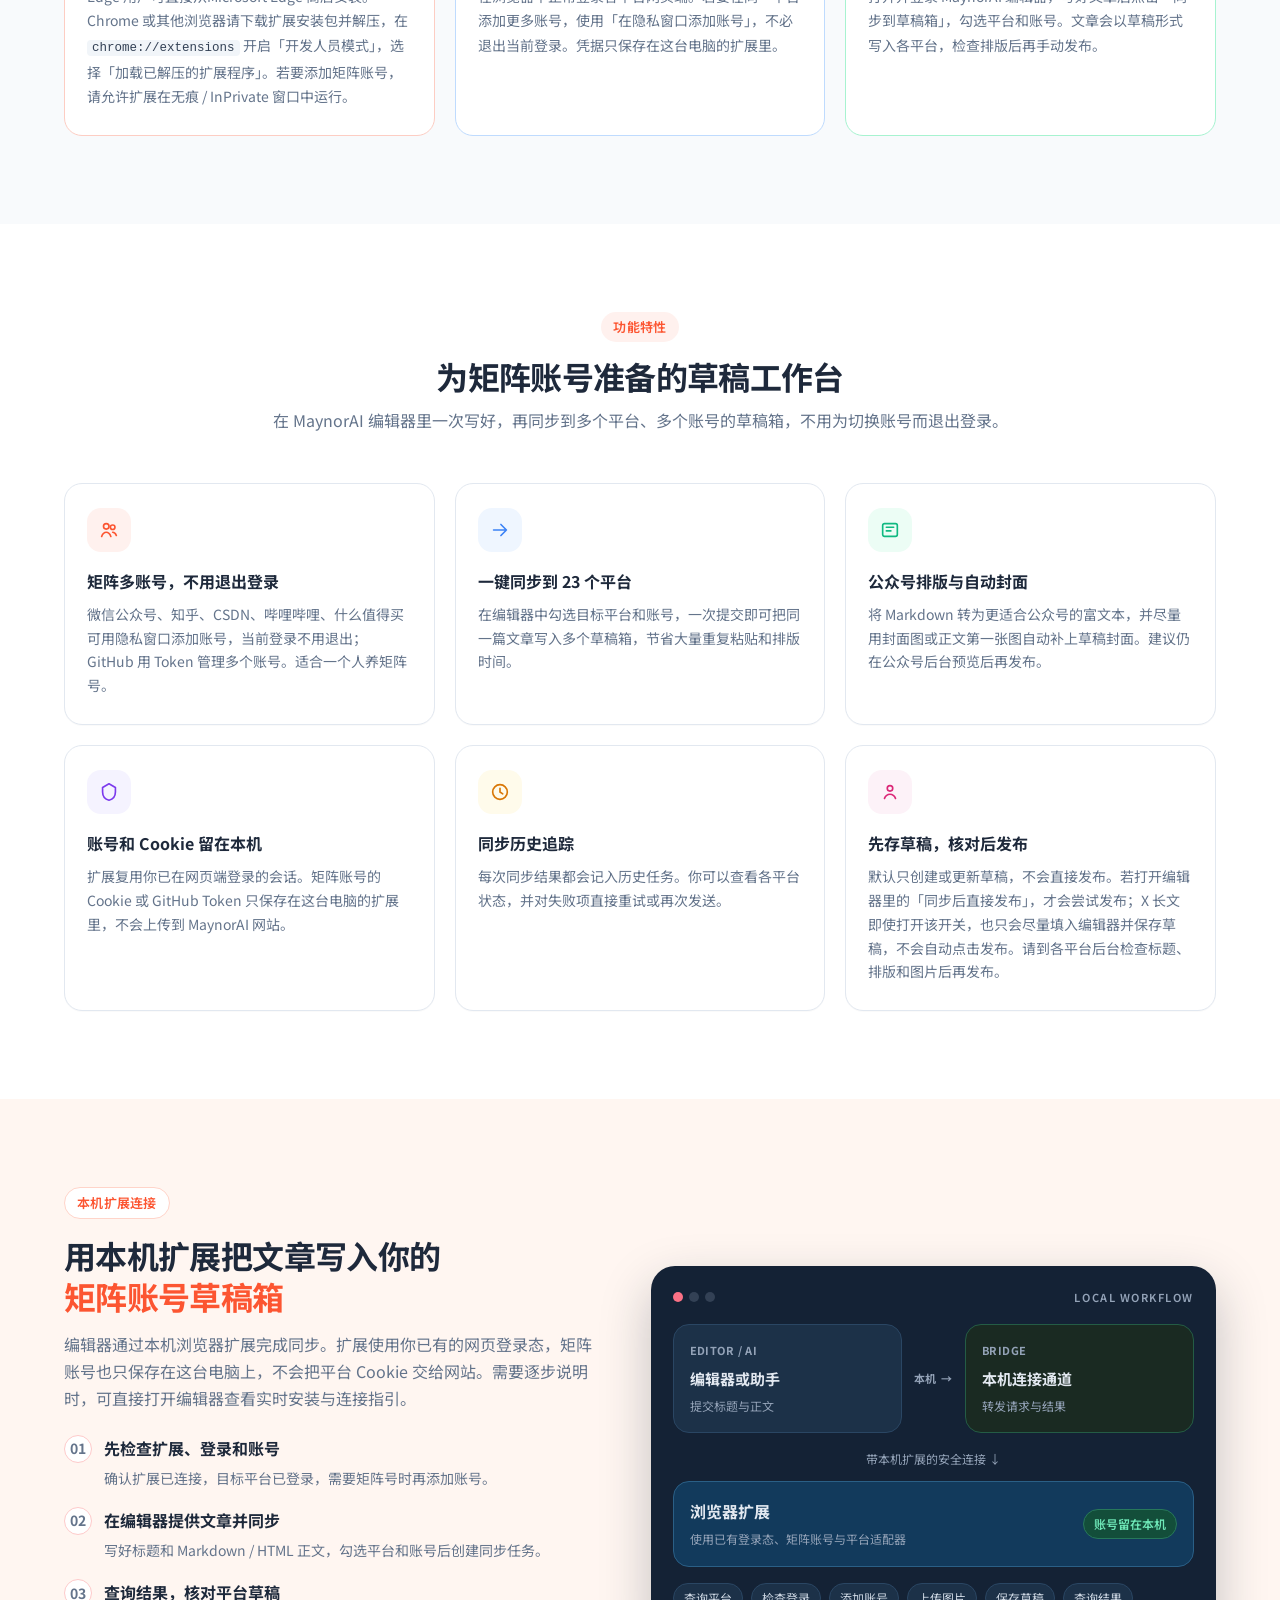
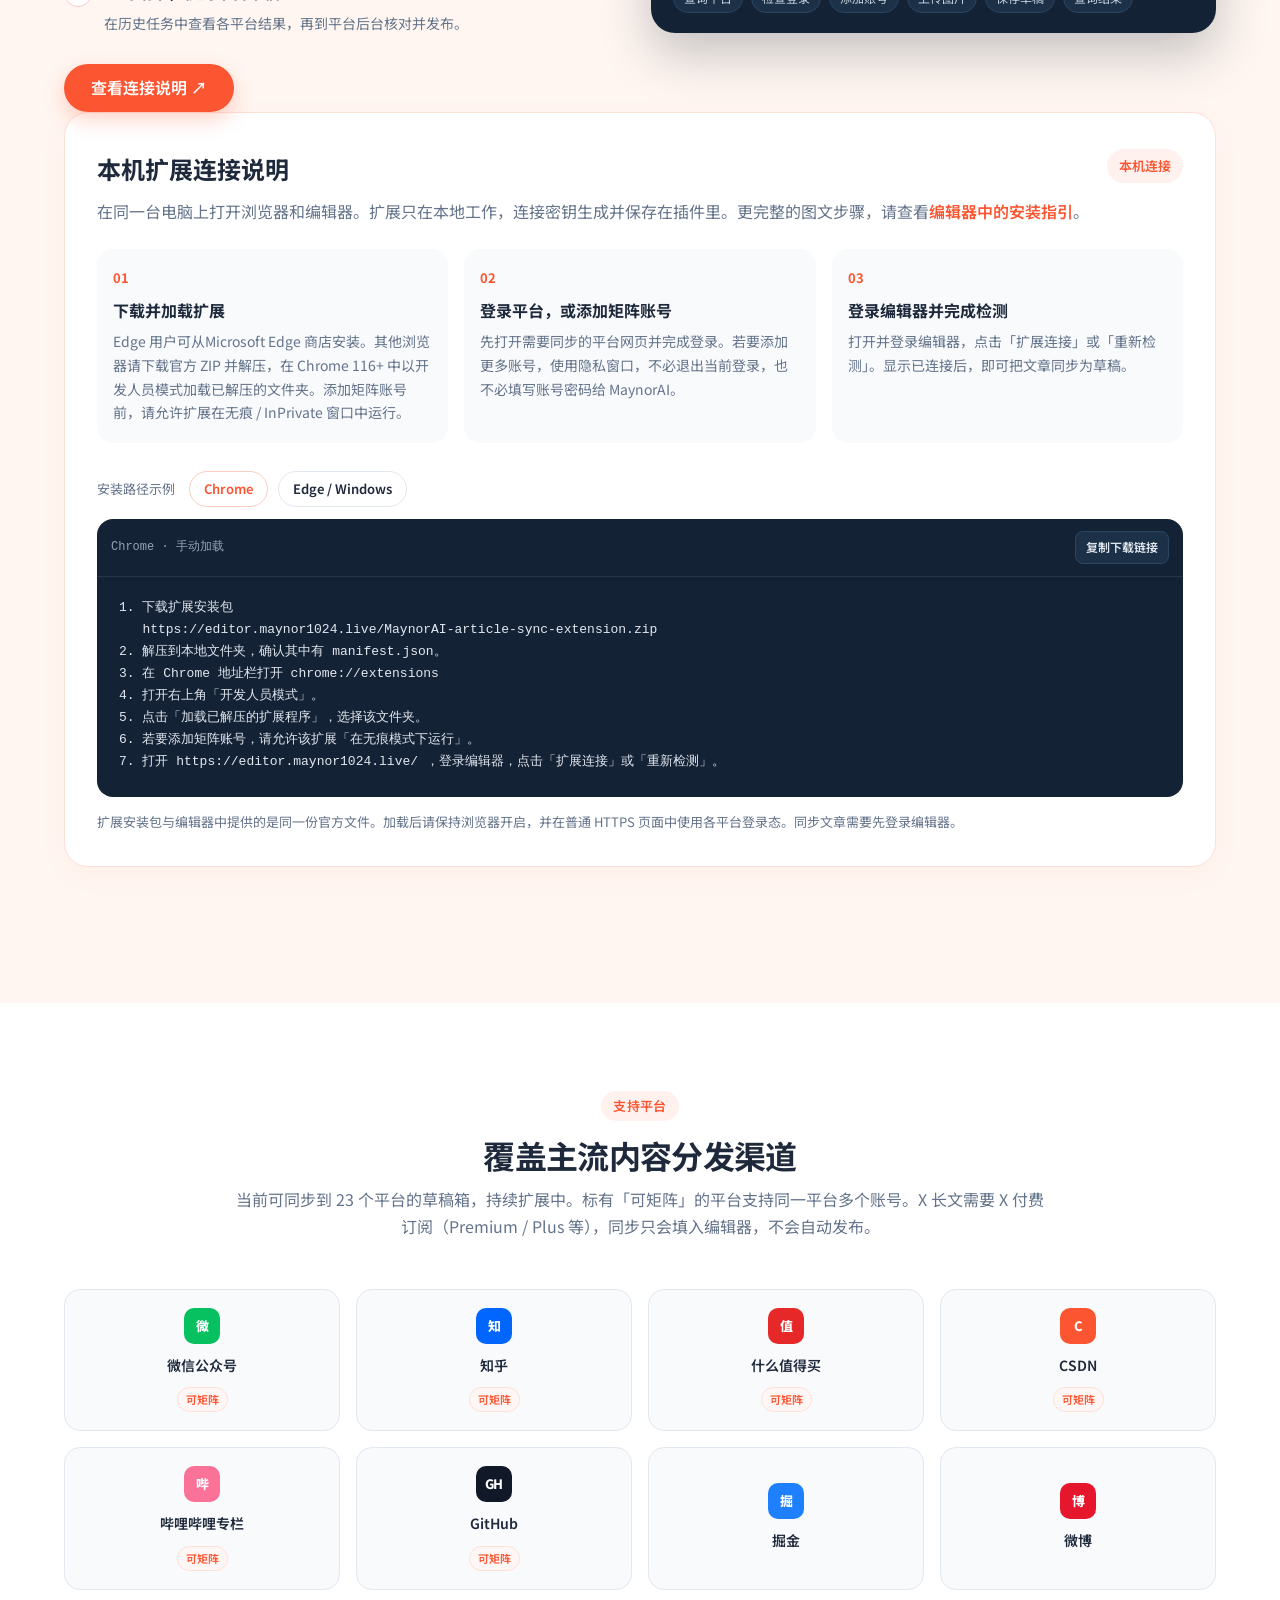
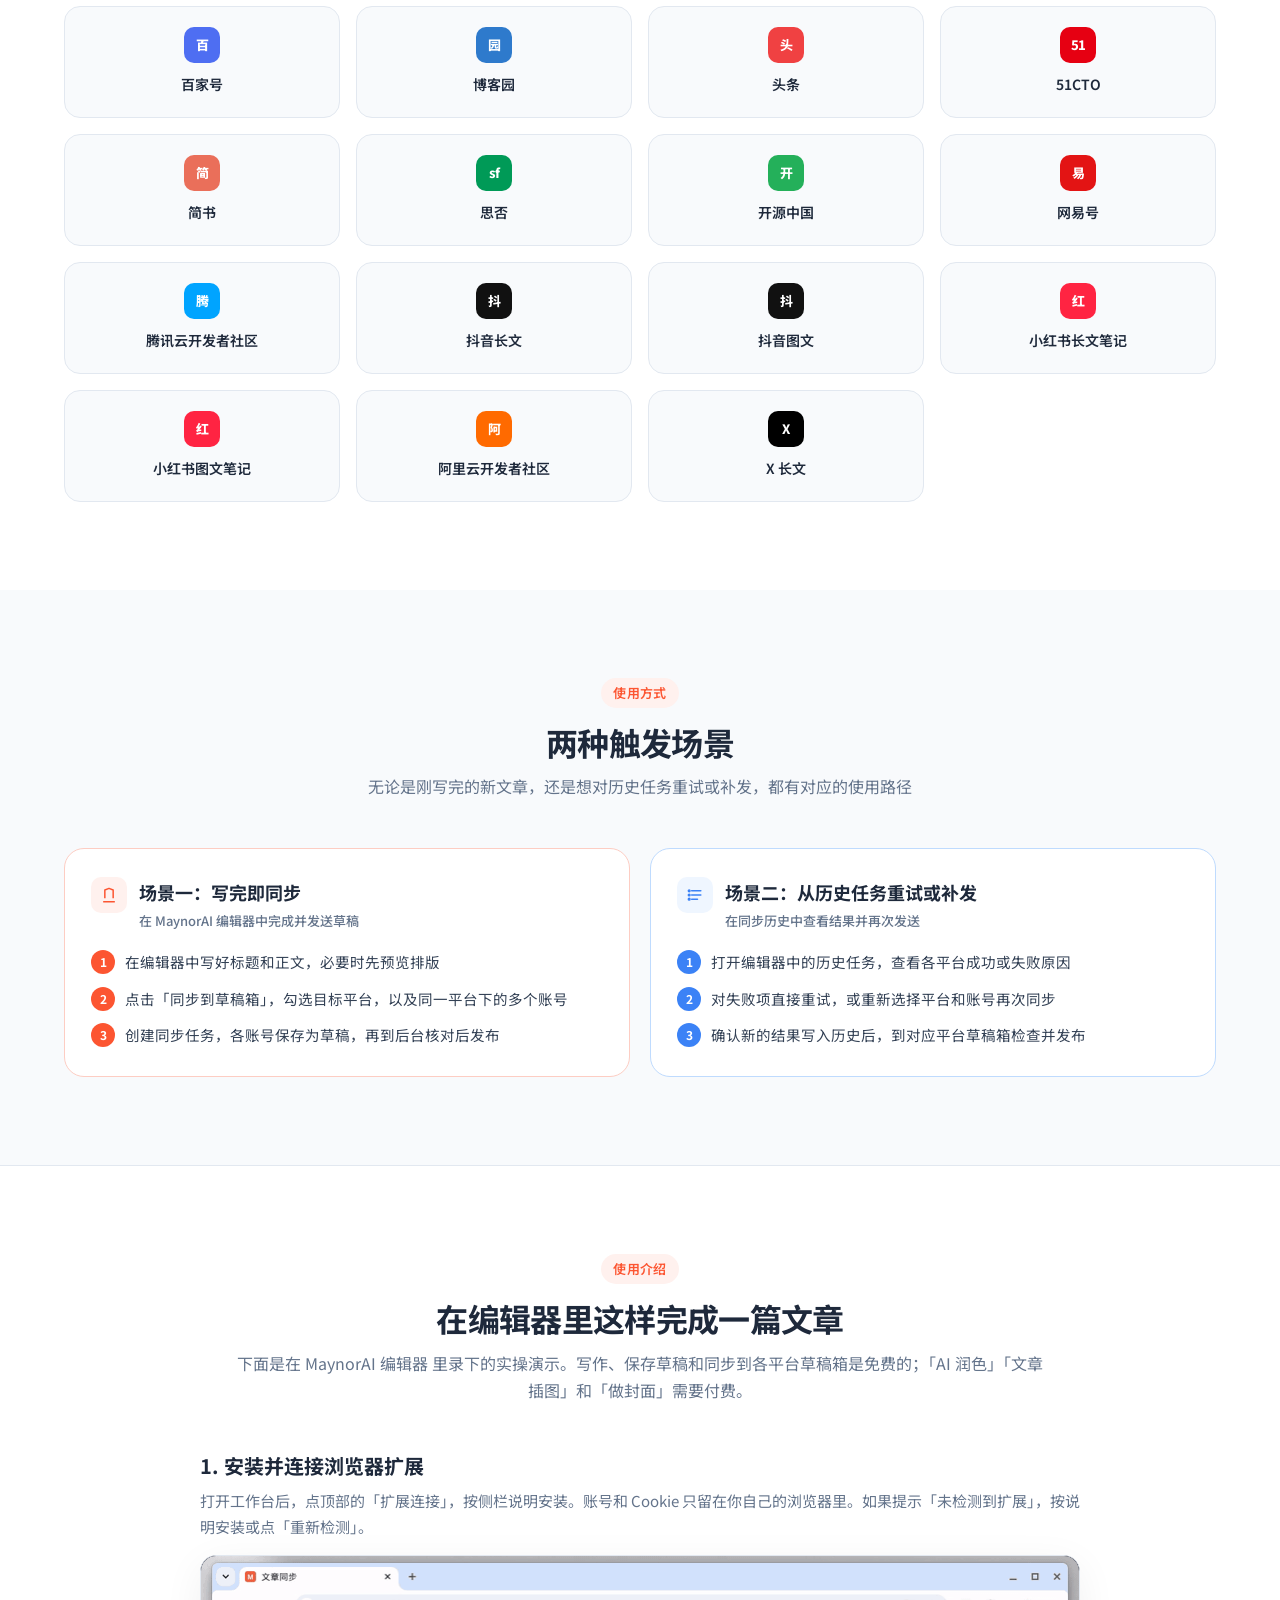
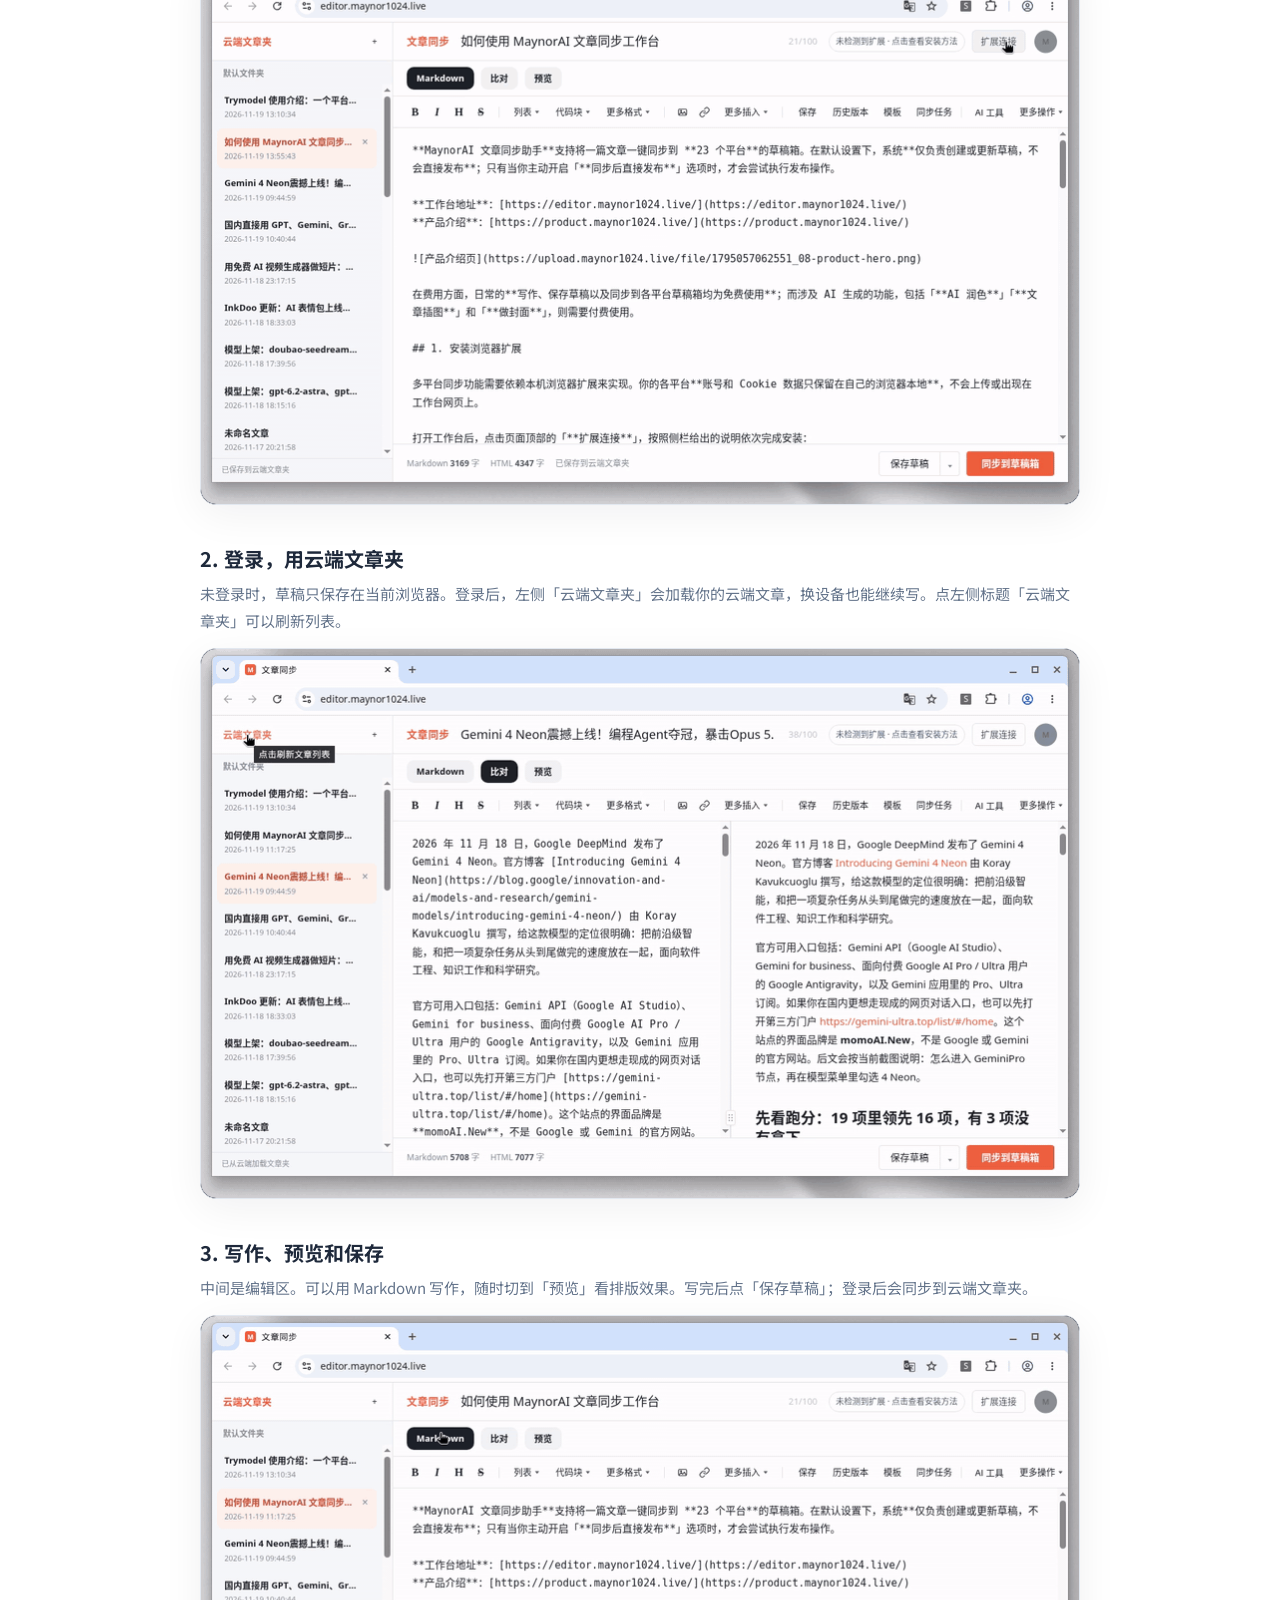
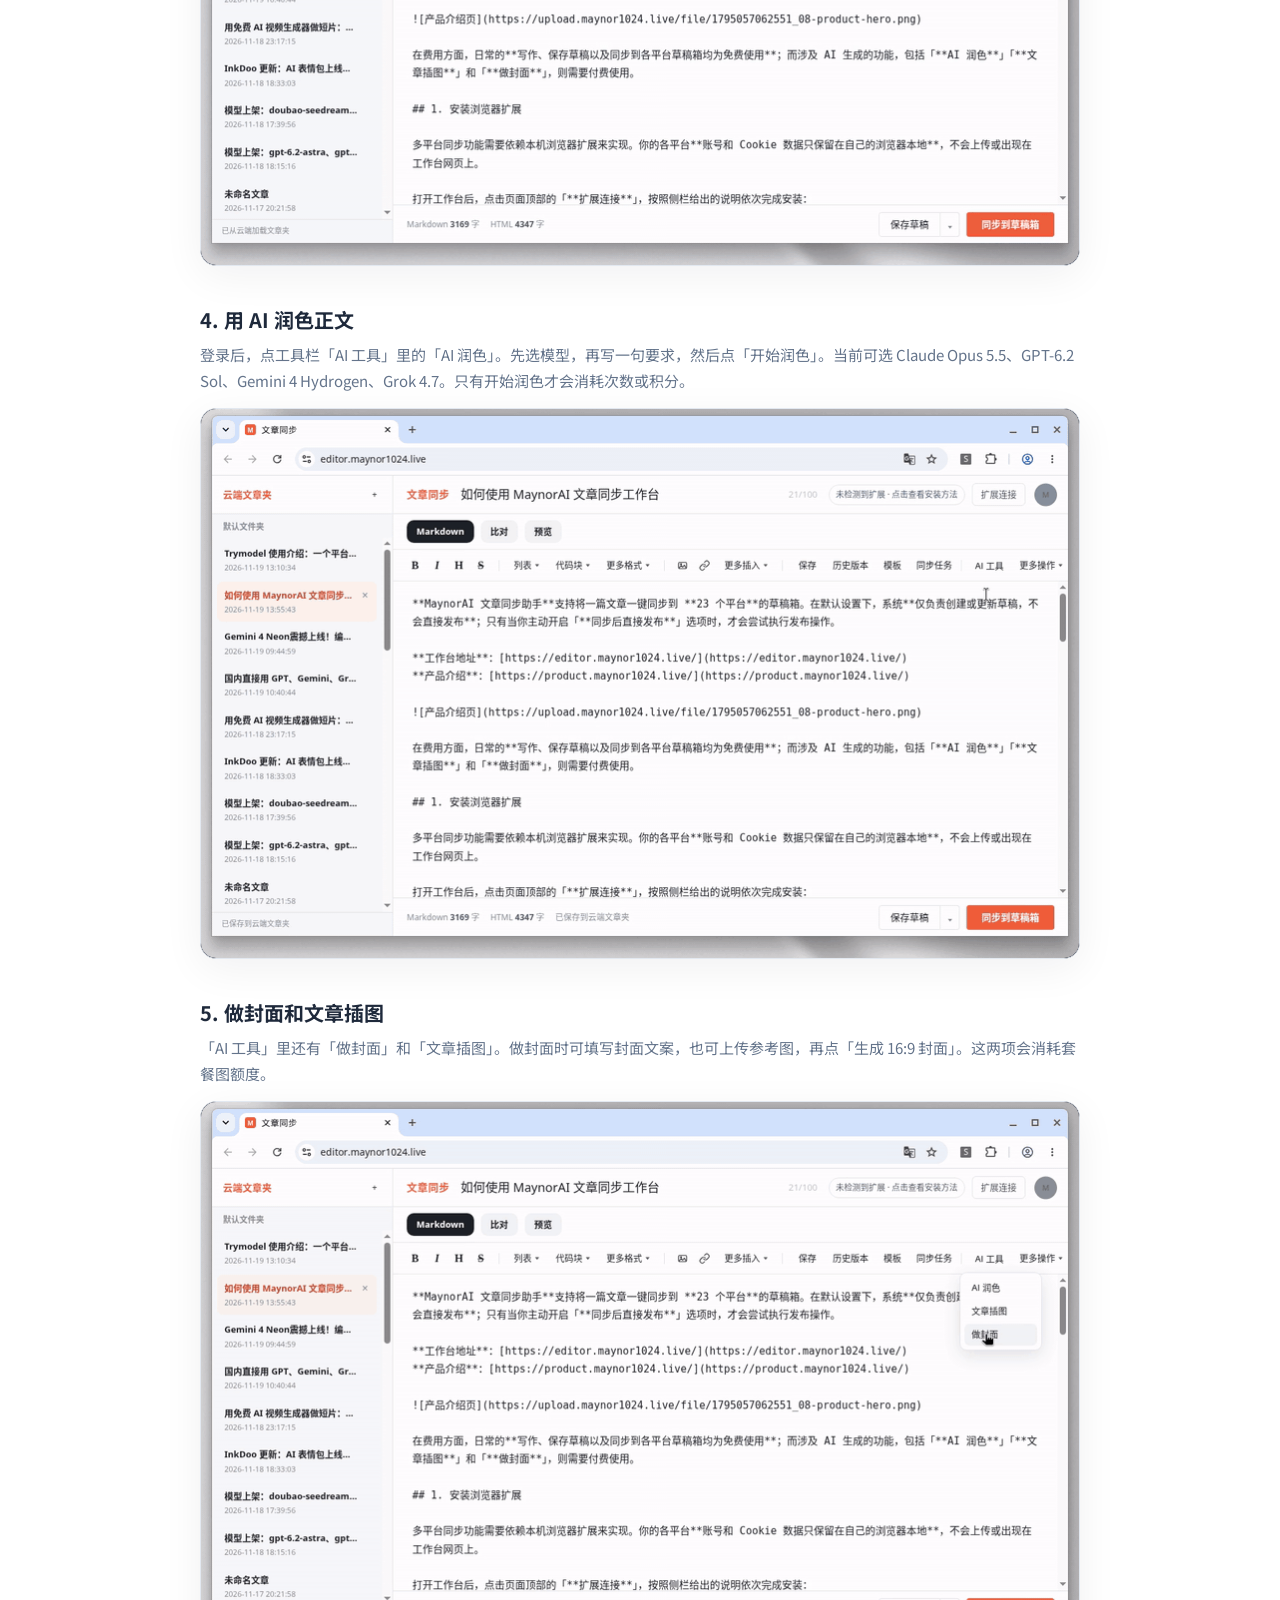
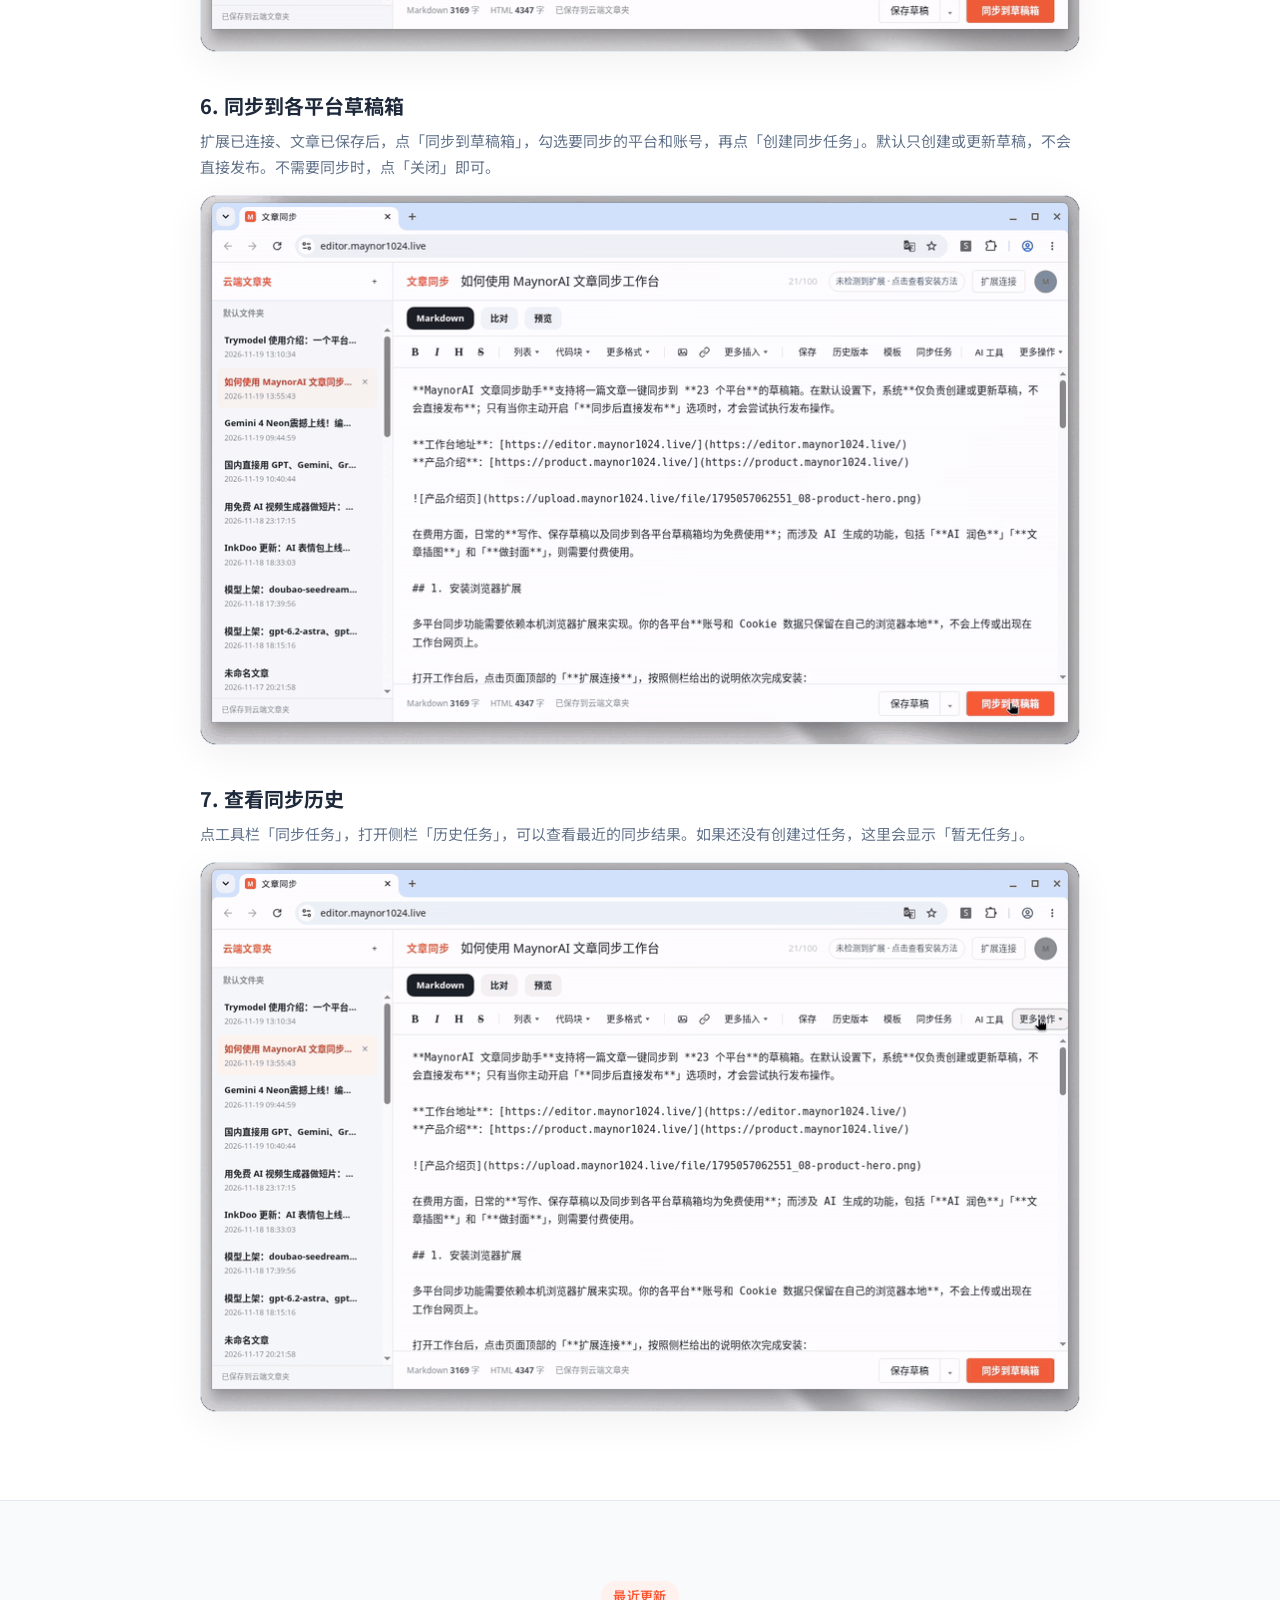
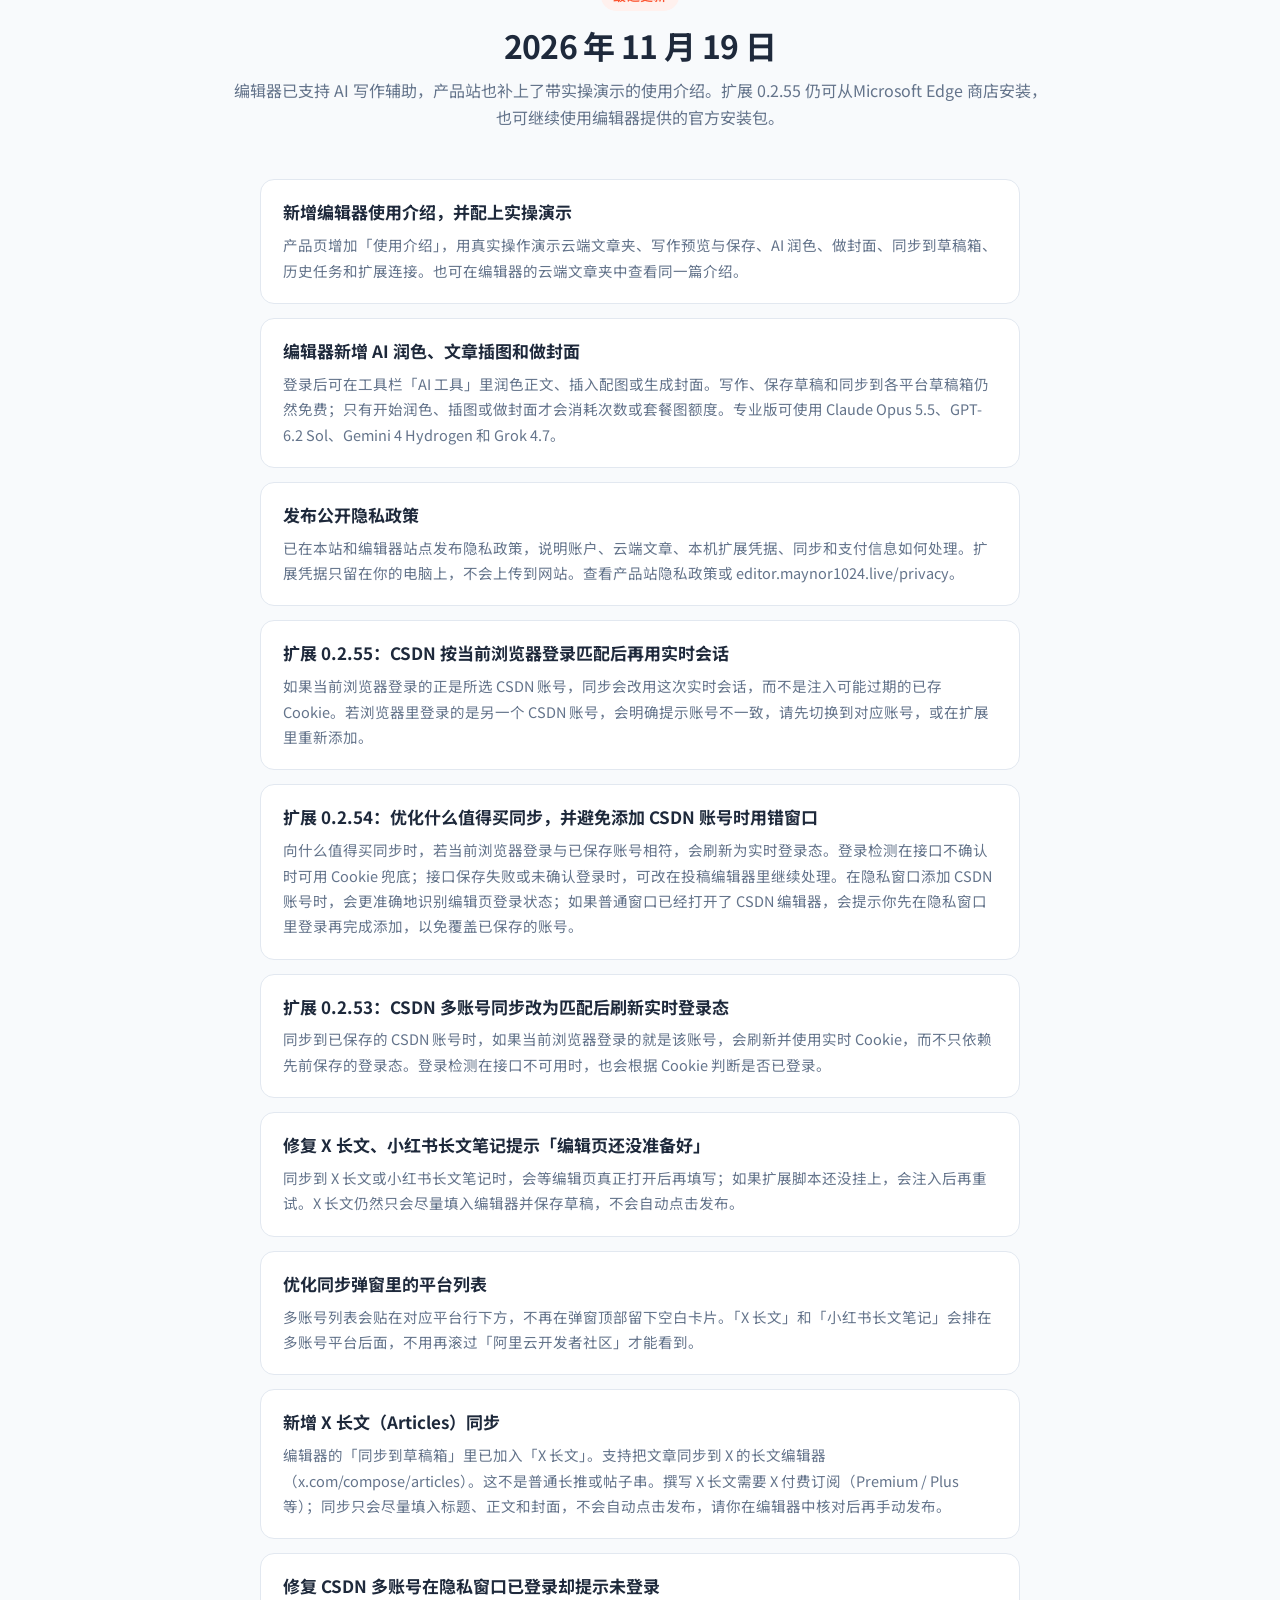
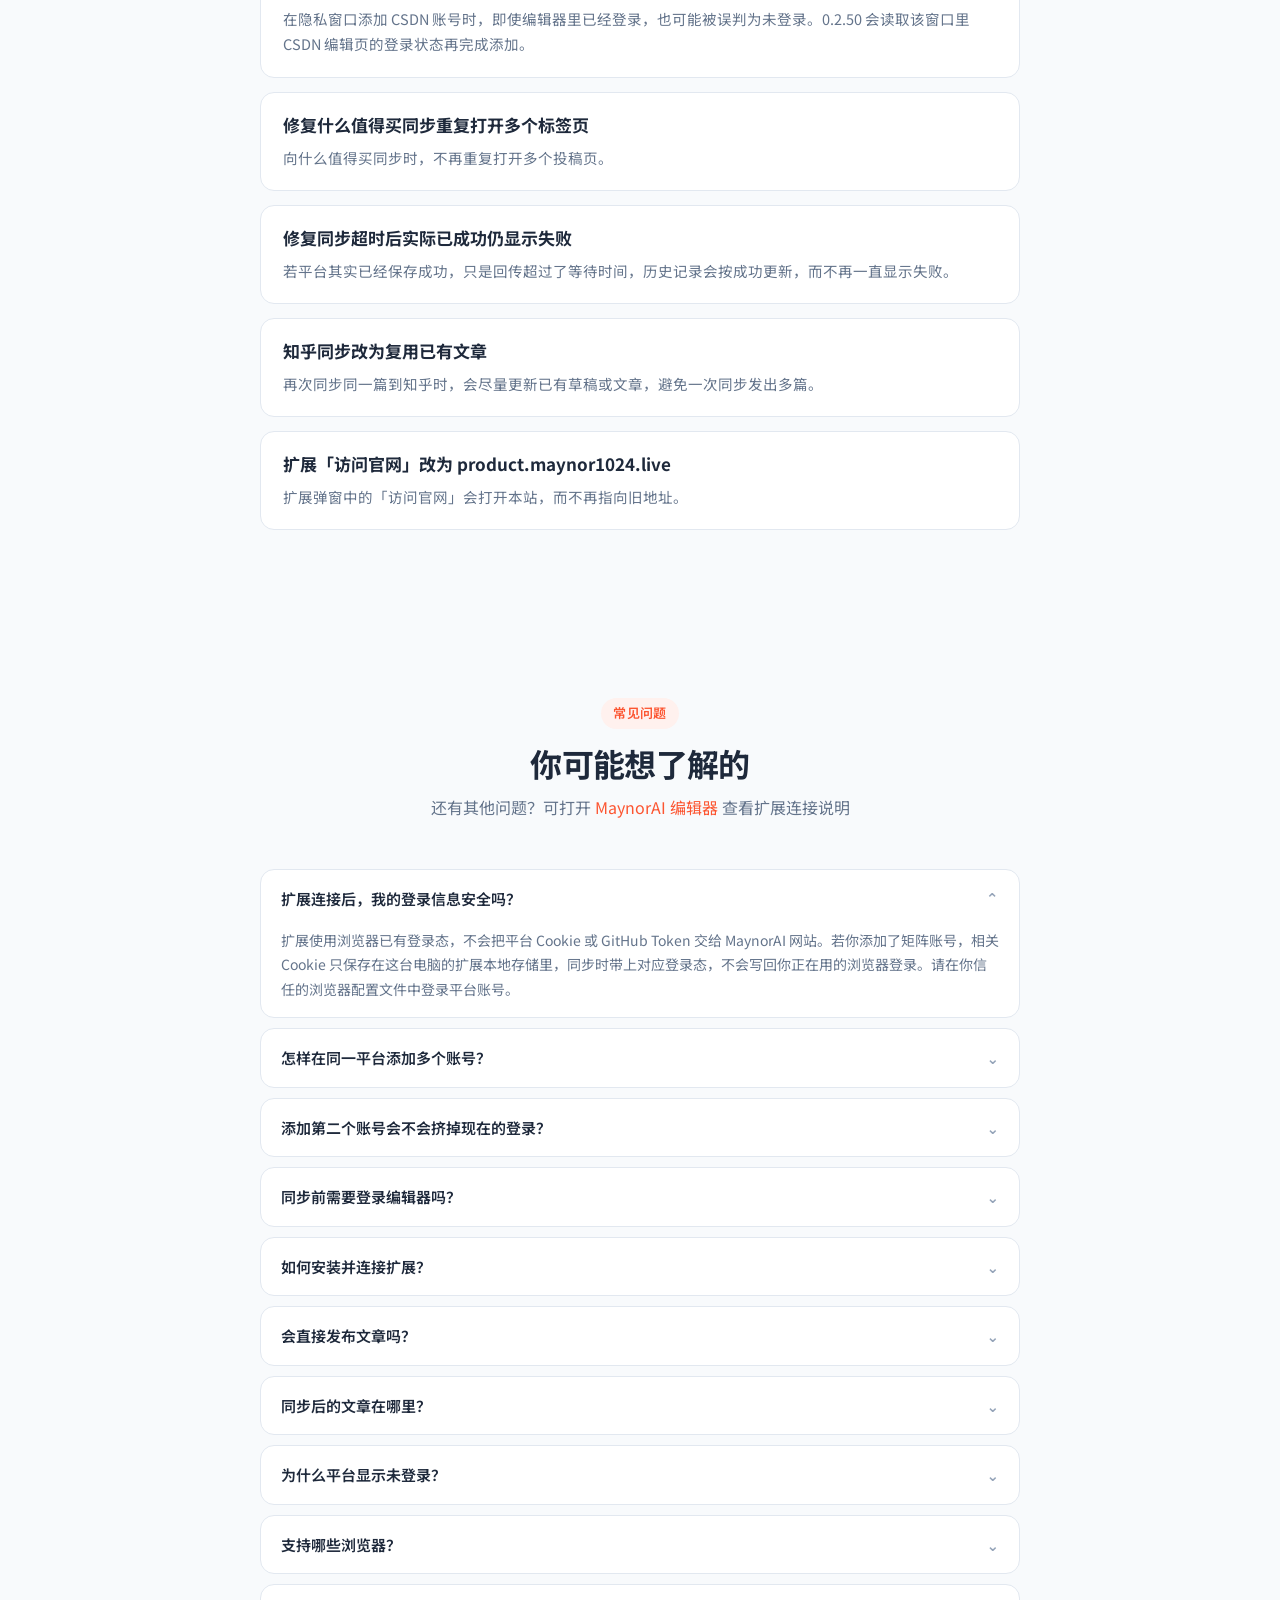
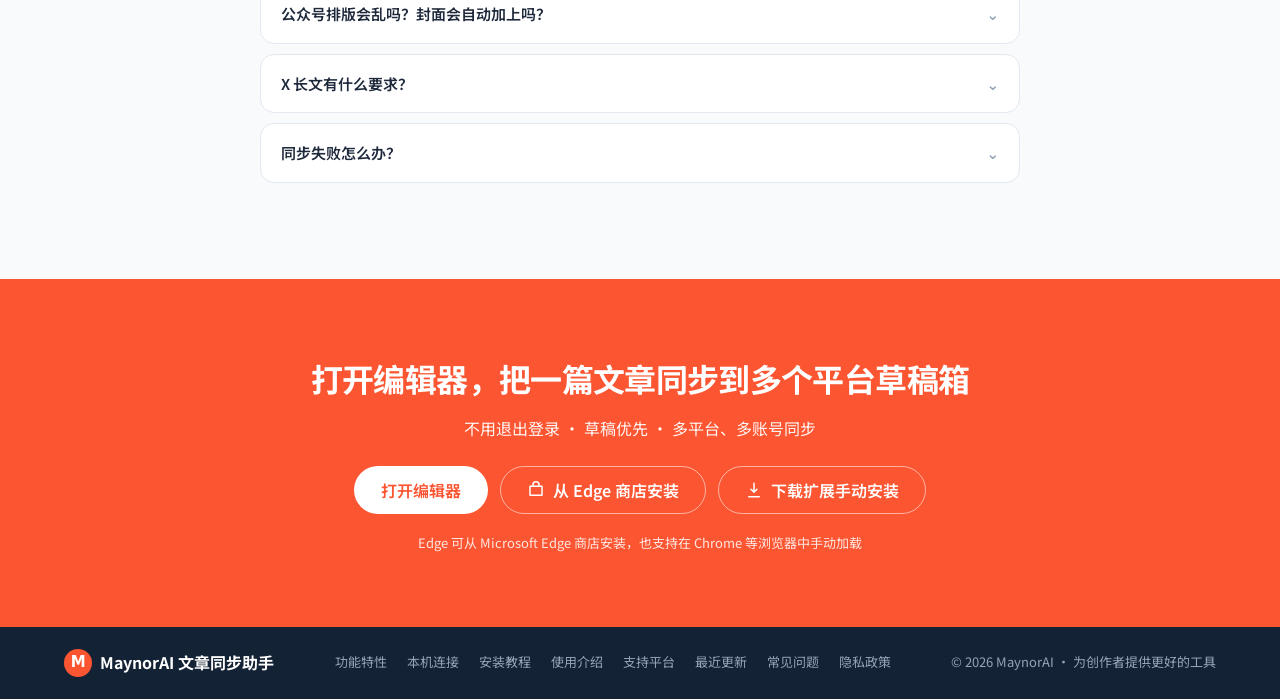
==== commit 072cd5d1: "Add a product how-to with real editor demo GIFs. Document the editor workflow on the product site an" ====
--- a/index.html
+++ b/index.html
@@ -25,6 +25,7 @@
         <a href="#features">功能特性</a>
         <a href="#mcp">本机连接</a>
         <a href="#install">安装教程</a>
+        <a href="#guide">使用介绍</a>
         <a href="https://microsoftedge.microsoft.com/addons/detail/dmcofieibhiconcpflacmblnkpklhnho" target="_blank" rel="noopener noreferrer">Edge 商店</a>
         <a href="#platforms">支持平台</a>
         <a href="#updates">最近更新</a>
@@ -41,6 +42,7 @@
     <a href="#features">功能特性</a>
     <a href="#mcp">本机连接</a>
     <a href="#install">安装教程</a>
+    <a href="#guide">使用介绍</a>
     <a href="#platforms">支持平台</a>
     <a href="#updates">最近更新</a>
     <a href="#faq">常见问题</a>
@@ -112,7 +114,7 @@
         <div class="section-head">
           <span class="eyebrow">安装教程</span>
           <h2>三步开始使用</h2>
-          <p>支持 Chrome、Edge 等 Chromium 内核浏览器。Edge 用户可从<a href="https://microsoftedge.microsoft.com/addons/detail/dmcofieibhiconcpflacmblnkpklhnho" target="_blank" rel="noopener noreferrer">Microsoft Edge 商店</a>安装，其他浏览器请按下方教程手动加载。请先登录编辑器再同步，平台账号不必交给网站。</p>
+          <p>支持 Chrome、Edge 等 Chromium 内核浏览器。Edge 用户可从<a href="https://microsoftedge.microsoft.com/addons/detail/dmcofieibhiconcpflacmblnkpklhnho" target="_blank" rel="noopener noreferrer">Microsoft Edge 商店</a>安装，其他浏览器请按下方教程手动加载。请先登录编辑器再同步，平台账号不必交给网站。更完整的实操步骤见<a href="#guide">使用介绍</a>。</p>
         </div>
         <div class="steps">
           <article class="step">
@@ -376,14 +378,88 @@
       </div>
     </section>
 
+
+    <section id="guide">
+      <div class="wrap">
+        <div class="section-head">
+          <span class="eyebrow">使用介绍</span>
+          <h2>在编辑器里这样完成一篇文章</h2>
+          <p>下面是在 <a href="https://editor.maynor1024.live/">MaynorAI 编辑器</a> 里录下的实操演示。写作、保存草稿和同步到各平台草稿箱是免费的；「AI 润色」「文章插图」和「做封面」需要付费。</p>
+        </div>
+        <div class="guide-list">
+          <article class="guide-item">
+            <h3>1. 安装并连接浏览器扩展</h3>
+            <p>打开工作台后，点顶部的「扩展连接」，按侧栏说明安装。账号和 Cookie 只留在你自己的浏览器里。如果提示「未检测到扩展」，按说明安装或点「重新检测」。</p>
+            <figure>
+              <img src="docs/howto/07-extension.gif" width="880" height="550" alt="打开扩展连接侧栏，按说明安装并检测浏览器扩展" loading="lazy" decoding="async" />
+            </figure>
+          </article>
+          <article class="guide-item">
+            <h3>2. 登录，用云端文章夹</h3>
+            <p>未登录时，草稿只保存在当前浏览器。登录后，左侧「云端文章夹」会加载你的云端文章，换设备也能继续写。点左侧标题「云端文章夹」可以刷新列表。</p>
+            <figure>
+              <img src="docs/howto/01-library.gif" width="880" height="550" alt="刷新云端文章夹并打开一篇文章" loading="lazy" decoding="async" />
+            </figure>
+          </article>
+          <article class="guide-item">
+            <h3>3. 写作、预览和保存</h3>
+            <p>中间是编辑区。可以用 Markdown 写作，随时切到「预览」看排版效果。写完后点「保存草稿」；登录后会同步到云端文章夹。</p>
+            <figure>
+              <img src="docs/howto/02-writing.gif" width="880" height="550" alt="在编辑器中切换预览并保存草稿" loading="lazy" decoding="async" />
+            </figure>
+          </article>
+          <article class="guide-item">
+            <h3>4. 用 AI 润色正文</h3>
+            <p>登录后，点工具栏「AI 工具」里的「AI 润色」。先选模型，再写一句要求，然后点「开始润色」。当前可选 Claude Opus 5.5、GPT-6.2 Sol、Gemini 4 Hydrogen、Grok 4.7。只有开始润色才会消耗次数或积分。</p>
+            <figure>
+              <img src="docs/howto/03-ai-polish.gif" width="880" height="550" alt="打开 AI 润色面板并选择模型" loading="lazy" decoding="async" />
+            </figure>
+          </article>
+          <article class="guide-item">
+            <h3>5. 做封面和文章插图</h3>
+            <p>「AI 工具」里还有「做封面」和「文章插图」。做封面时可填写封面文案，也可上传参考图，再点「生成 16:9 封面」。这两项会消耗套餐图额度。</p>
+            <figure>
+              <img src="docs/howto/04-cover.gif" width="880" height="550" alt="打开做封面面板" loading="lazy" decoding="async" />
+            </figure>
+          </article>
+          <article class="guide-item">
+            <h3>6. 同步到各平台草稿箱</h3>
+            <p>扩展已连接、文章已保存后，点「同步到草稿箱」，勾选要同步的平台和账号，再点「创建同步任务」。默认只创建或更新草稿，不会直接发布。不需要同步时，点「关闭」即可。</p>
+            <figure>
+              <img src="docs/howto/05-sync.gif" width="880" height="550" alt="打开同步到草稿箱弹窗并浏览可同步的平台" loading="lazy" decoding="async" />
+            </figure>
+          </article>
+          <article class="guide-item">
+            <h3>7. 查看同步历史</h3>
+            <p>点工具栏「同步任务」，打开侧栏「历史任务」，可以查看最近的同步结果。如果还没有创建过任务，这里会显示「暂无任务」。</p>
+            <figure>
+              <img src="docs/howto/06-history.gif" width="880" height="550" alt="打开历史任务侧栏查看同步结果" loading="lazy" decoding="async" />
+            </figure>
+          </article>
+        </div>
+      </div>
+    </section>
+
     <section id="updates">
       <div class="wrap">
         <div class="section-head">
           <span class="eyebrow">最近更新</span>
-          <h2>2026 年 11 月 18 日</h2>
-          <p>扩展 0.2.55 已发布。以下为近期对编辑器和浏览器扩展的实际可见改动。Edge 用户可从<a href="https://microsoftedge.microsoft.com/addons/detail/dmcofieibhiconcpflacmblnkpklhnho" target="_blank" rel="noopener noreferrer">Microsoft Edge 商店</a>安装，也可继续使用编辑器提供的官方安装包。</p>
+          <h2>2026 年 11 月 19 日</h2>
+          <p>编辑器已支持 AI 写作辅助，产品站也补上了带实操演示的使用介绍。扩展 0.2.55 仍可从<a href="https://microsoftedge.microsoft.com/addons/detail/dmcofieibhiconcpflacmblnkpklhnho" target="_blank" rel="noopener noreferrer">Microsoft Edge 商店</a>安装，也可继续使用编辑器提供的官方安装包。</p>
         </div>
         <ol class="updates-list">
+          <li>
+            <h3>新增编辑器使用介绍，并配上实操演示</h3>
+            <p>产品页增加「使用介绍」，用真实操作演示云端文章夹、写作预览与保存、AI 润色、做封面、同步到草稿箱、历史任务和扩展连接。也可在编辑器的云端文章夹中查看同一篇介绍。</p>
+          </li>
+          <li>
+            <h3>编辑器新增 AI 润色、文章插图和做封面</h3>
+            <p>登录后可在工具栏「AI 工具」里润色正文、插入配图或生成封面。写作、保存草稿和同步到各平台草稿箱仍然免费；只有开始润色、插图或做封面才会消耗次数或套餐图额度。专业版可使用 Claude Opus 5.5、GPT-6.2 Sol、Gemini 4 Hydrogen 和 Grok 4.7。</p>
+          </li>
+          <li>
+            <h3>发布公开隐私政策</h3>
+            <p>已在本站和编辑器站点发布隐私政策，说明账户、云端文章、本机扩展凭据、同步和支付信息如何处理。扩展凭据只留在你的电脑上，不会上传到网站。查看<a href="privacy/">产品站隐私政策</a>或 <a href="https://editor.maynor1024.live/privacy" class="nowrap">editor.maynor1024.live/privacy</a>。</p>
+          </li>
           <li>
             <h3>扩展 0.2.55：CSDN 按当前浏览器登录匹配后再用实时会话</h3>
             <p>如果当前浏览器登录的正是所选 CSDN 账号，同步会改用这次实时会话，而不是注入可能过期的已存 Cookie。若浏览器里登录的是另一个 CSDN 账号，会明确提示账号不一致，请先切换到对应账号，或在扩展里重新添加。</p>
@@ -522,6 +598,7 @@
         <a href="#features">功能特性</a>
         <a href="#mcp">本机连接</a>
         <a href="#install">安装教程</a>
+        <a href="#guide">使用介绍</a>
         <a href="#platforms">支持平台</a>
         <a href="#updates">最近更新</a>
         <a href="#faq">常见问题</a>
--- a/styles.css
+++ b/styles.css
@@ -327,6 +327,16 @@
 }
 
 /* How */
+#guide{padding:88px 0;background:#fff;border-top:1px solid var(--line)}
+.guide-list{display:grid;gap:40px;width:min(880px,100%);margin:0 auto}
+.guide-item h3{margin:0 0 8px;font-size:20px;line-height:1.4;font-weight:700}
+.guide-item p{margin:0 0 14px;color:var(--muted);font-size:15px;line-height:1.75}
+.guide-item figure{
+  margin:0;border:1px solid var(--line);border-radius:16px;overflow:hidden;
+  background:#0f172a;box-shadow:var(--shadow);
+}
+.guide-item img{width:100%;height:auto;vertical-align:top;background:#0f172a}
+
 #how{padding:88px 0;background:var(--bg-soft)}
 .scenes{display:grid;grid-template-columns:1fr 1fr;gap:20px}
 .scene{background:#fff;border-radius:20px;padding:28px 26px;border:1.5px solid #fdcdc3}
